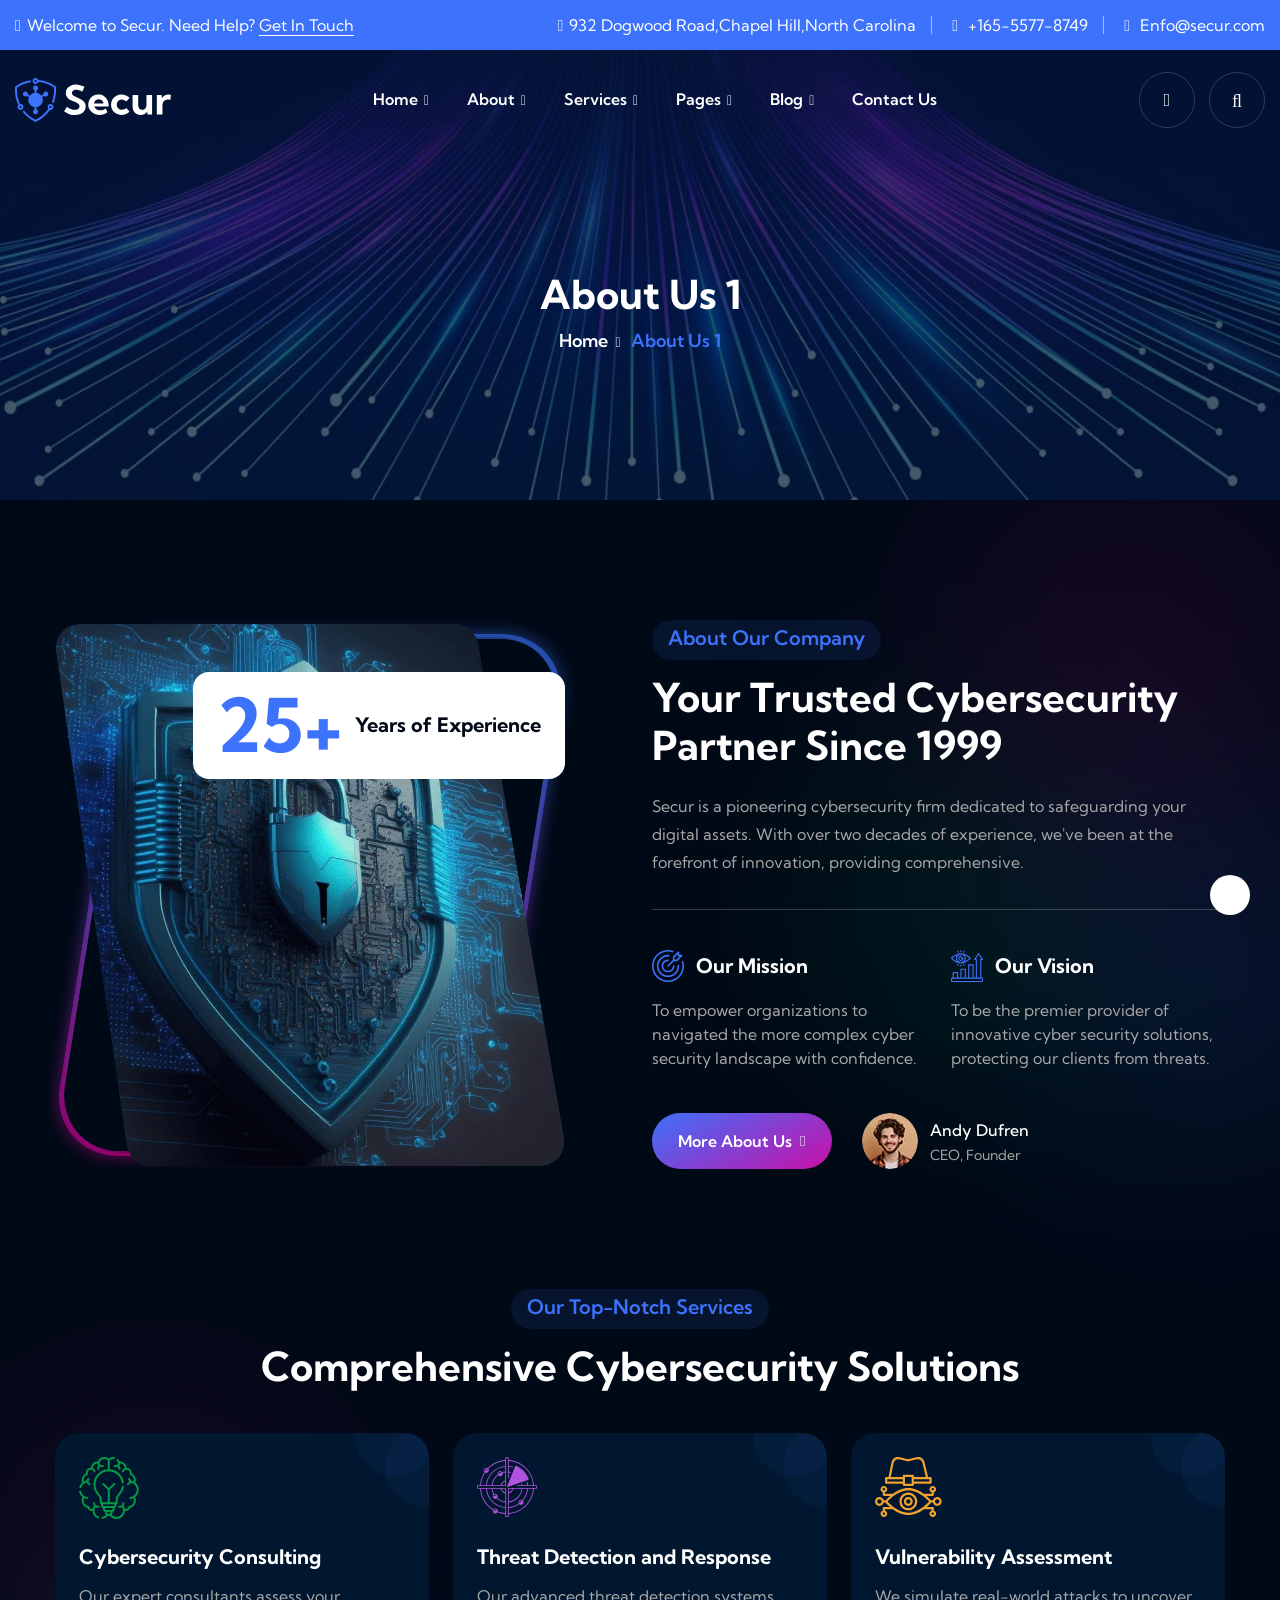
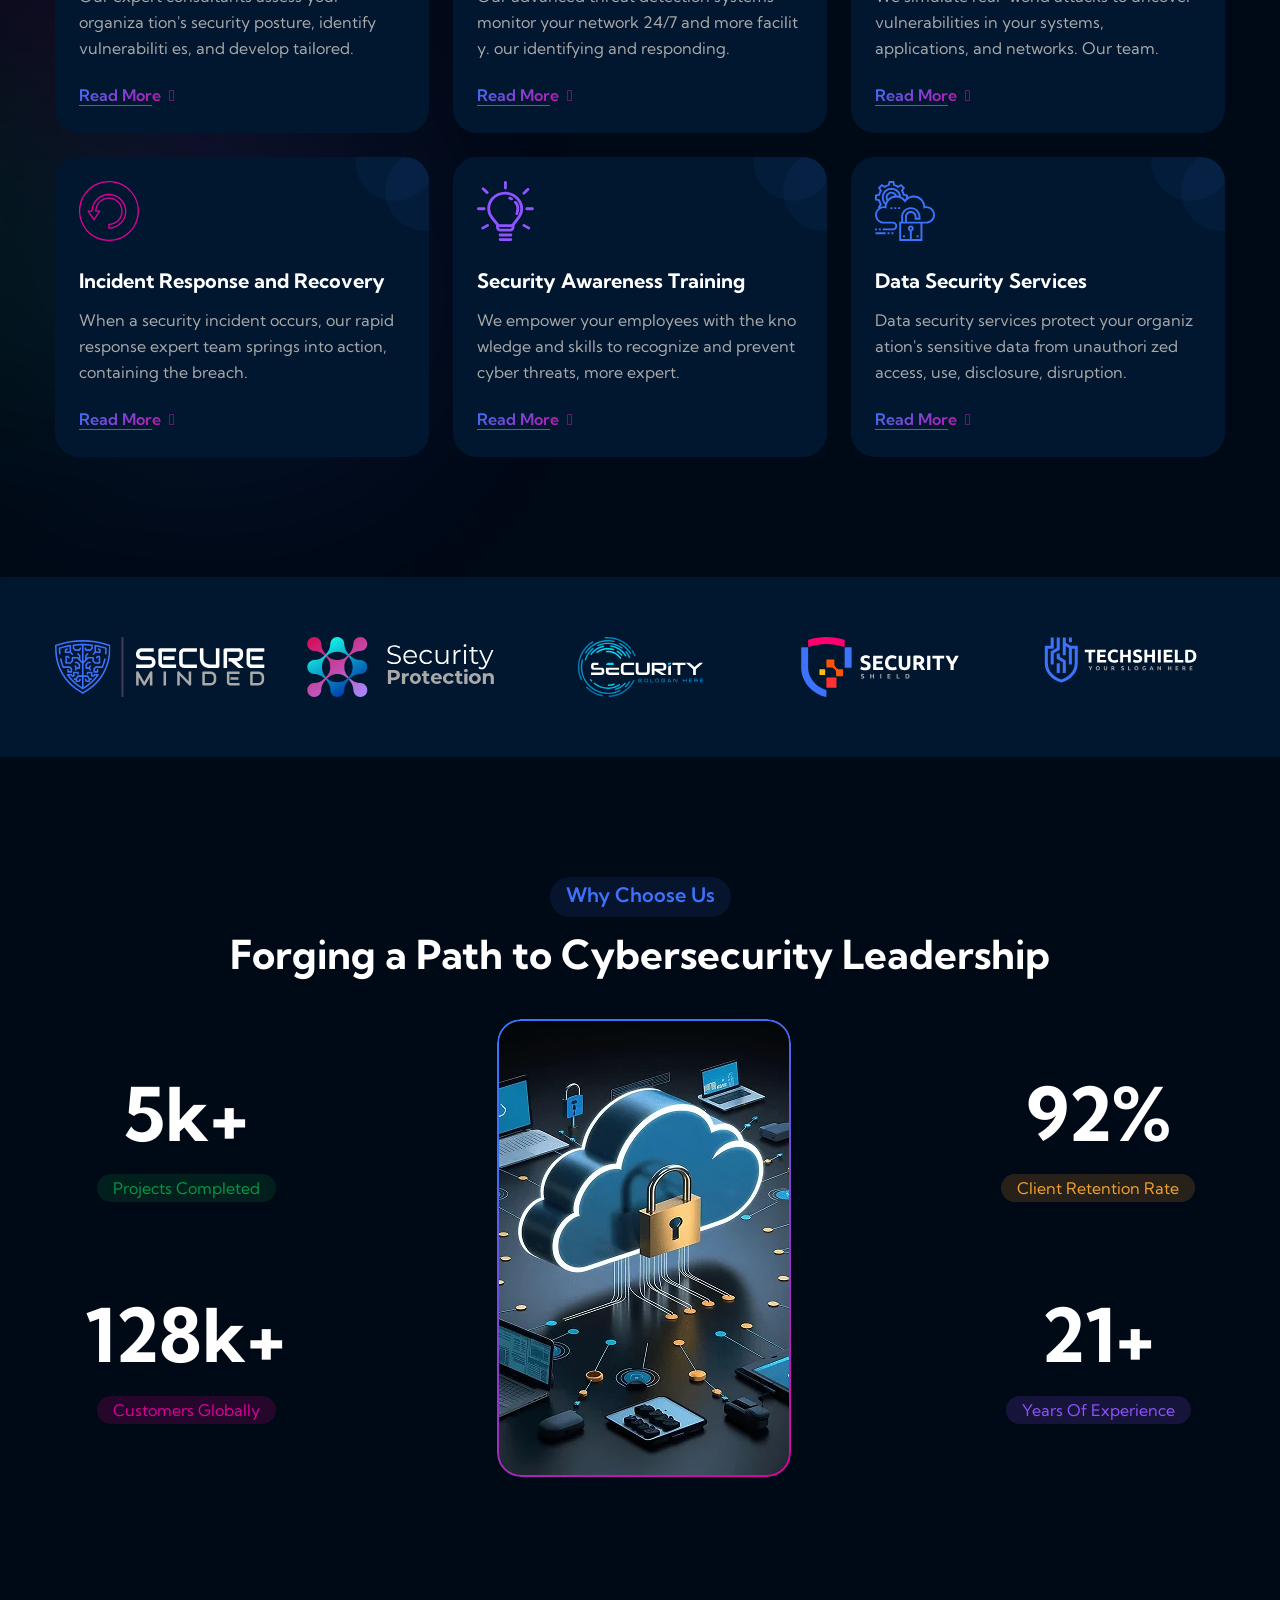
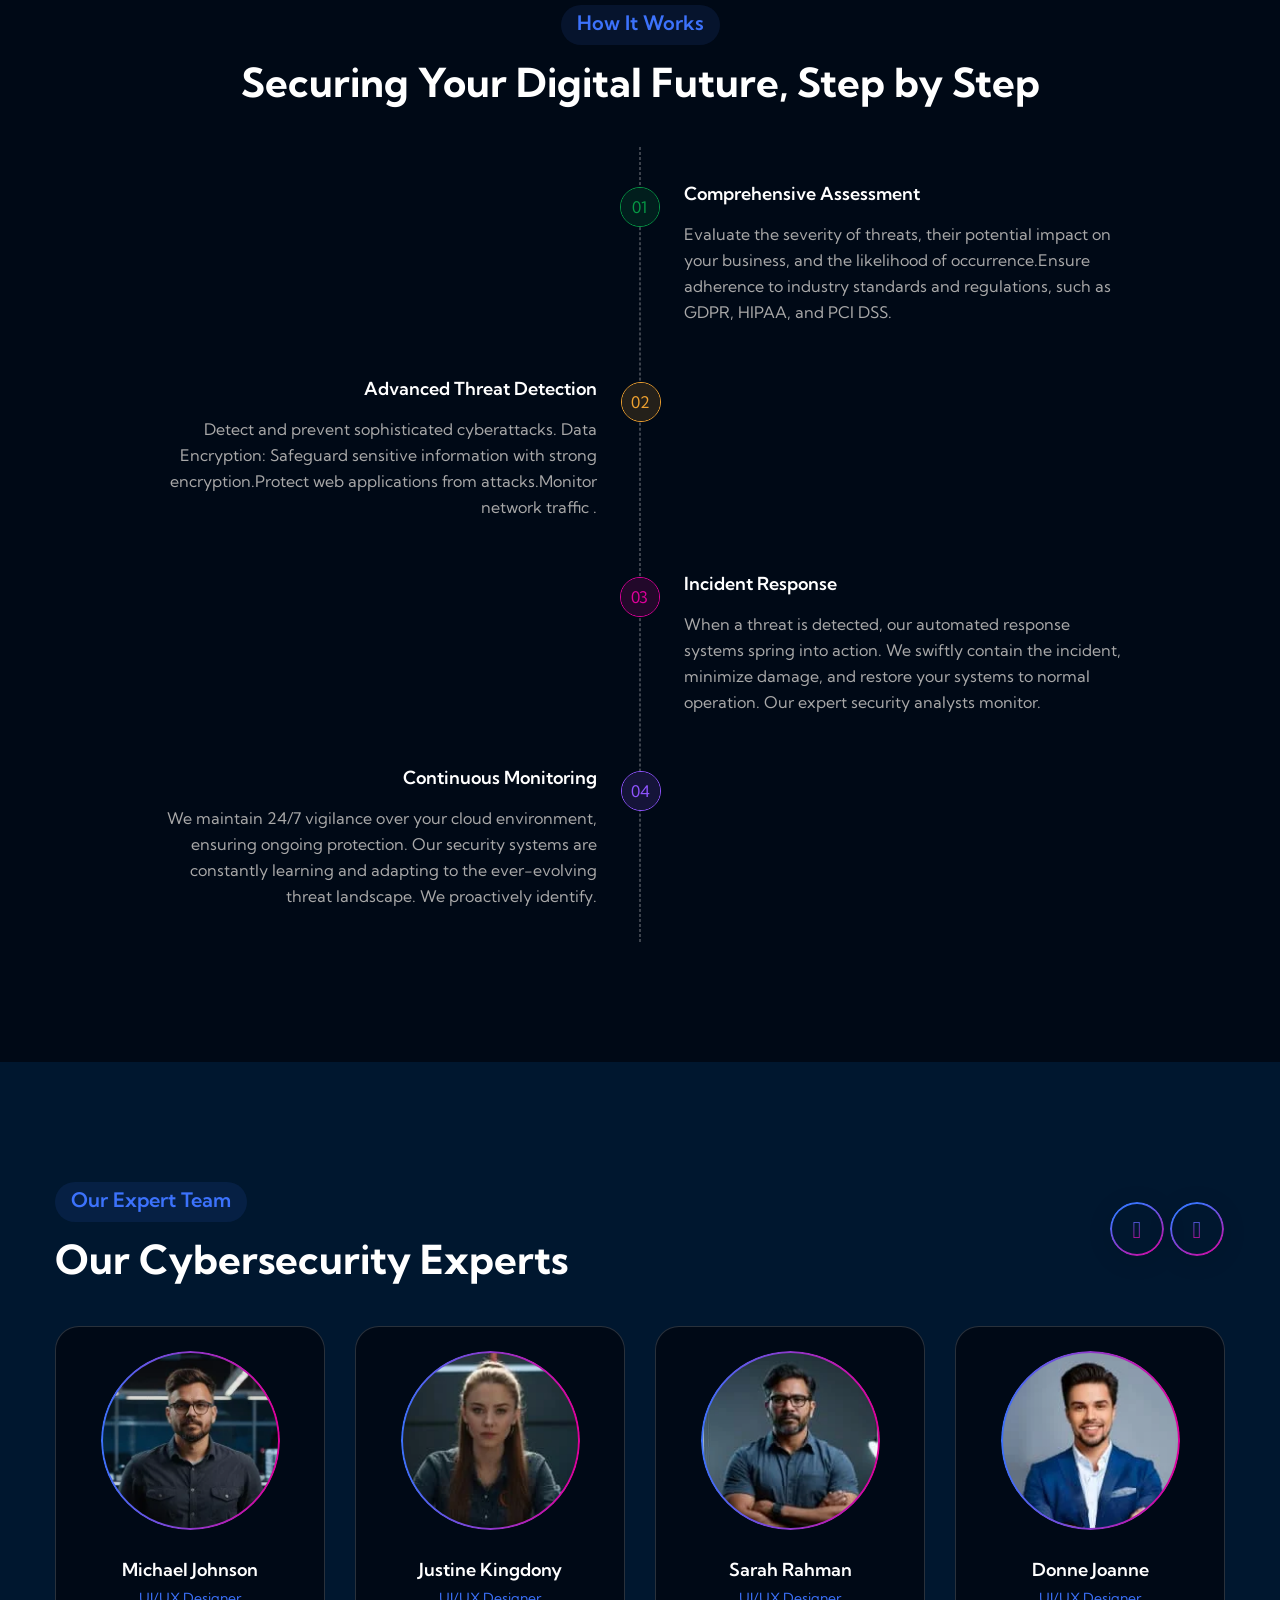
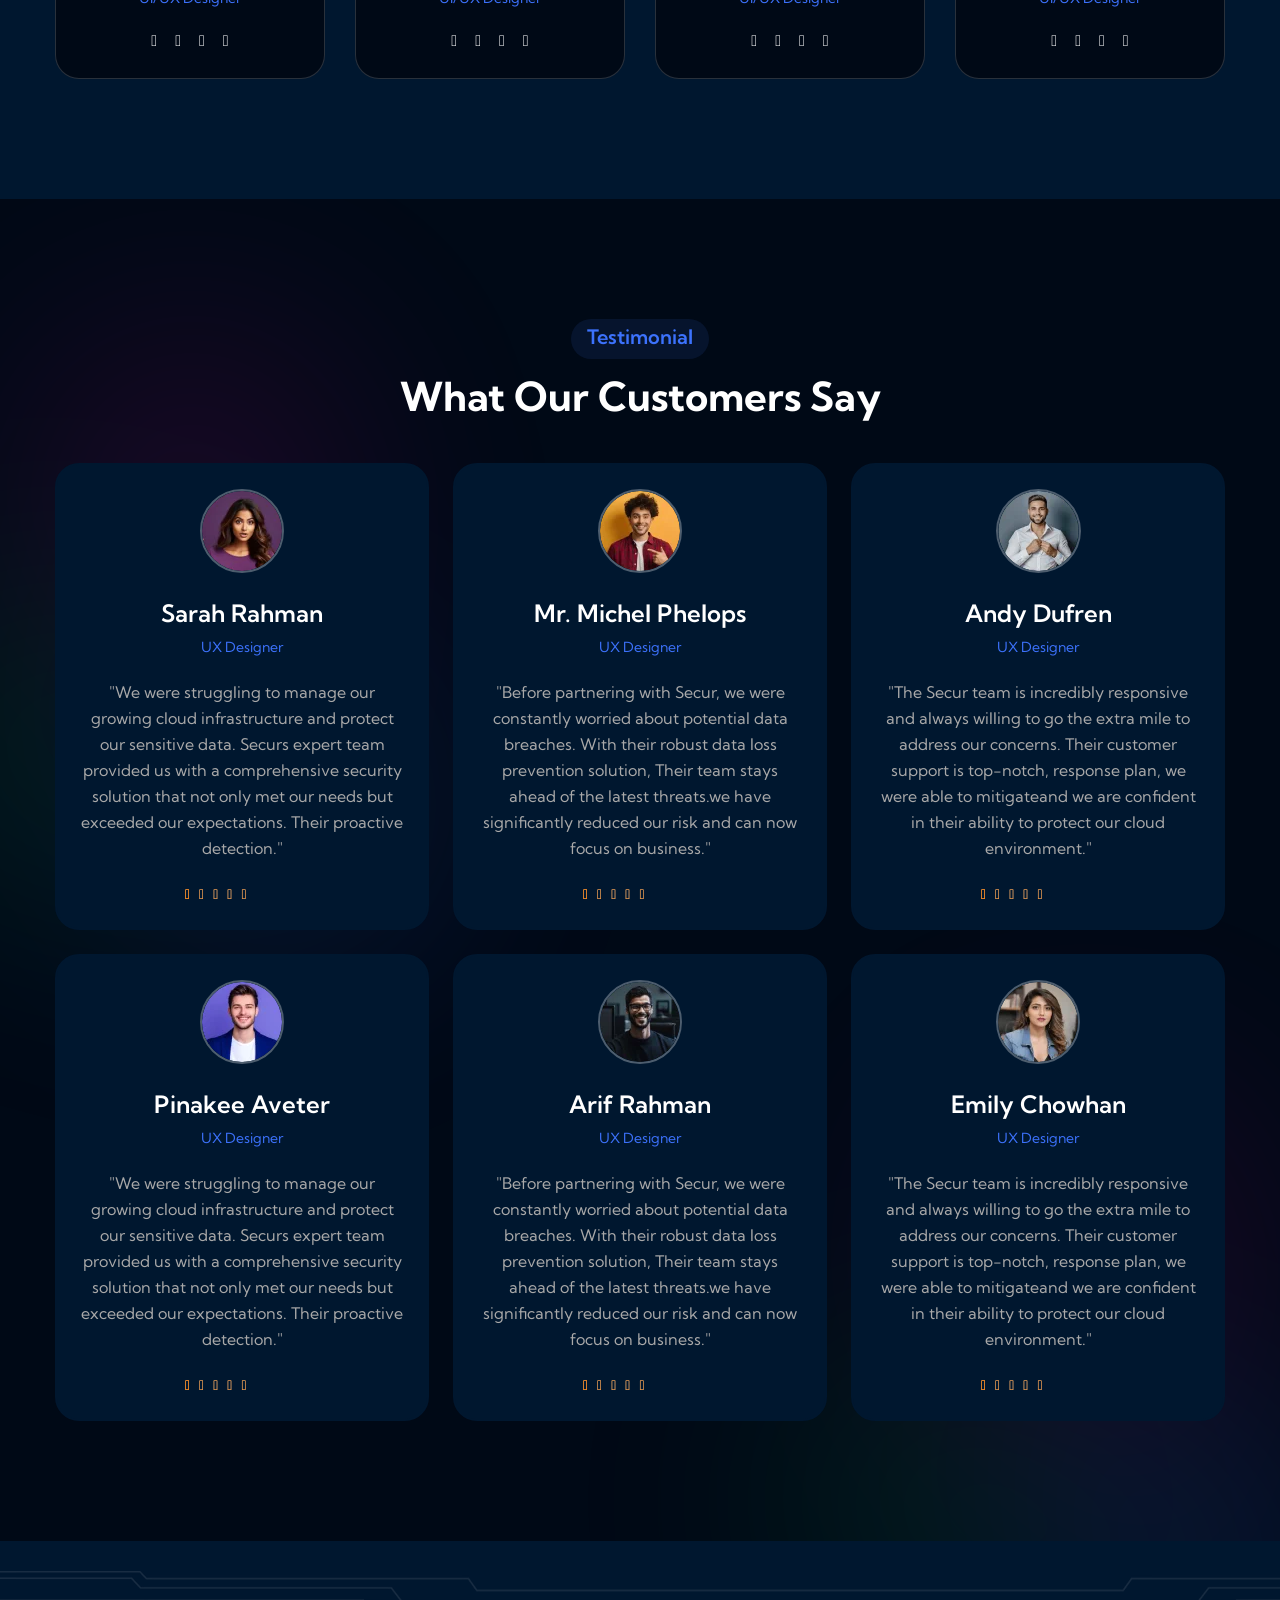
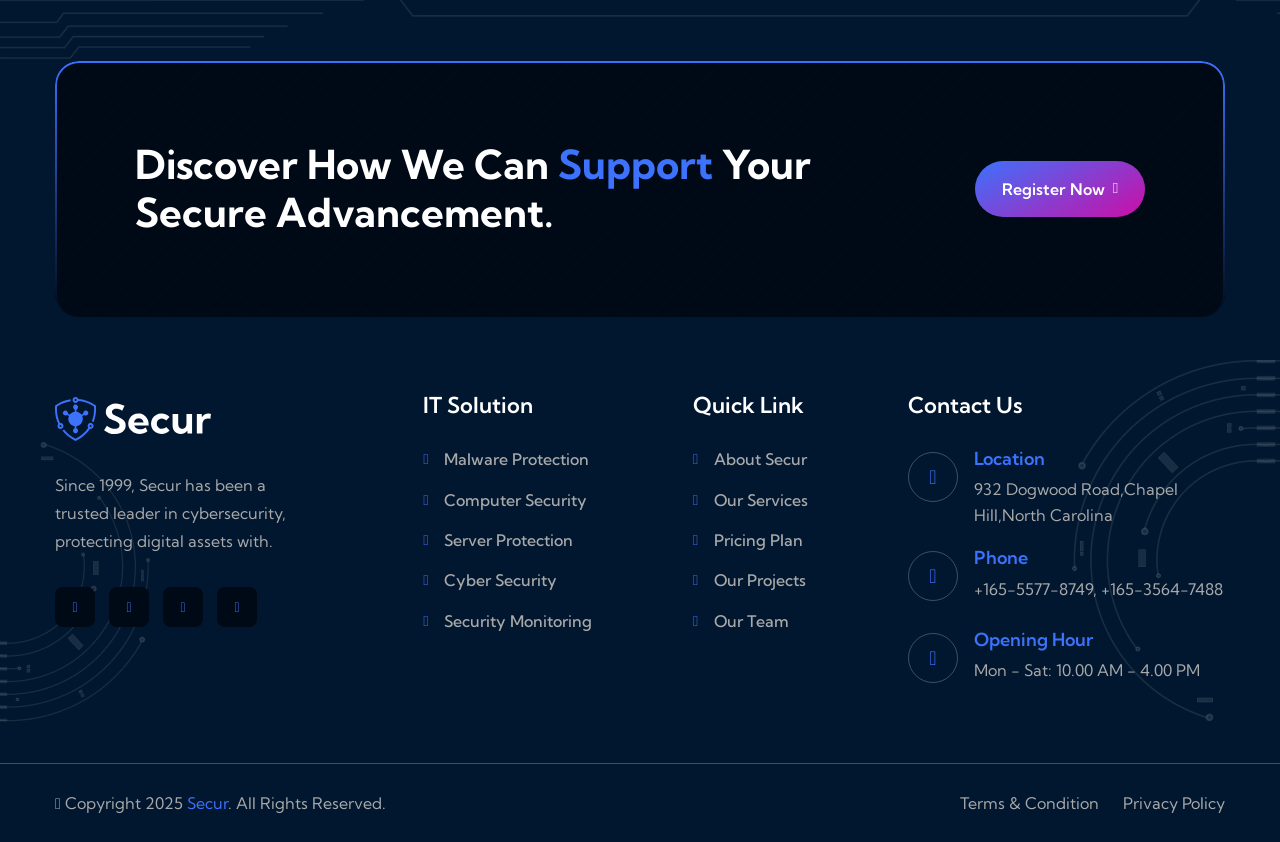
==== about.html @ cbd95982 "Initial commit" ====
<!doctype html>
<html class="no-js" lang="zxx">

<head>
    <meta charset="utf-8">
    <meta http-equiv="x-ua-compatible" content="ie=edge">
    <title>Secur - Cyber Security Services Agency HTML Template - About Us 1</title>
    <meta name="author" content="Secur">
    <meta name="description" content="Secur - Cyber Security Services Agency HTML Template">
    <meta name="keywords" content="Secur - Cyber Security Services Agency HTML Template">
    <meta name="robots" content="INDEX,FOLLOW">
    <meta name="viewport" content="width=device-width,initial-scale=1,shrink-to-fit=no">
    <link rel="apple-touch-icon" sizes="57x57" href="assets/img/favicons/apple-icon-57x57.png">
    <link rel="apple-touch-icon" sizes="60x60" href="assets/img/favicons/apple-icon-60x60.png">
    <link rel="apple-touch-icon" sizes="72x72" href="assets/img/favicons/apple-icon-72x72.png">
    <link rel="apple-touch-icon" sizes="76x76" href="assets/img/favicons/apple-icon-76x76.png">
    <link rel="apple-touch-icon" sizes="114x114" href="assets/img/favicons/apple-icon-114x114.png">
    <link rel="apple-touch-icon" sizes="120x120" href="assets/img/favicons/apple-icon-120x120.png">
    <link rel="apple-touch-icon" sizes="144x144" href="assets/img/favicons/apple-icon-144x144.png">
    <link rel="apple-touch-icon" sizes="152x152" href="assets/img/favicons/apple-icon-152x152.png">
    <link rel="apple-touch-icon" sizes="180x180" href="assets/img/favicons/apple-icon-180x180.png">
    <link rel="icon" type="image/png" sizes="192x192" href="assets/img/favicons/android-icon-192x192.png">
    <link rel="icon" type="image/png" sizes="32x32" href="assets/img/favicons/favicon-32x32.png">
    <link rel="icon" type="image/png" sizes="96x96" href="assets/img/favicons/favicon-96x96.png">
    <link rel="icon" type="image/png" sizes="16x16" href="assets/img/favicons/favicon-16x16.png">
    <link rel="manifest" href="assets/img/favicons/manifest.json">
    <meta name="msapplication-TileColor" content="#ffffff">
    <meta name="msapplication-TileImage" content="assets/img/favicons/ms-icon-144x144.png">
    <meta name="theme-color" content="#ffffff">
    <link rel="preconnect" href="https://fonts.googleapis.com">
    <link rel="preconnect" href="https://fonts.gstatic.com" crossorigin>
    <link href="https://fonts.googleapis.com/css2?family=Kumbh+Sans:wght@100..900&display=swap" rel="stylesheet">
    <link rel="stylesheet" href="assets/css/app.min.css">
    <link rel="stylesheet" href="assets/css/fontawesome.min.css">
    <link rel="stylesheet" href="assets/css/style.css">
</head>

<body>
    <div class="ot-menu-wrapper">
        <div class="ot-menu-area text-center"><button class="ot-menu-toggle"><i class="fal fa-times"></i></button>
            <div class="mobile-logo"><a href="index.html"><img src="assets/img/logo.svg" alt="Secur"></a></div>
            <div class="ot-mobile-menu">
                <ul>
                    <li class="menu-item-has-children"><a href="index.html">Home</a>
                        <ul class="sub-menu">
                            <li><a href="index.html">Home One</a></li>
                            <li><a href="index-2.html">Home Two</a></li>
                        </ul>
                    </li>
                    <li class="menu-item-has-children"><a href="#">About</a>
                        <ul class="sub-menu">
                            <li><a href="about.html">About 01</a></li>
                            <li><a href="about-2.html">About 02</a></li>
                        </ul>
                    </li>
                    <li class="menu-item-has-children"><a href="#">Services</a>
                        <ul class="sub-menu">
                            <li><a href="service.html">Service</a></li>
                            <li><a href="service-details.html">Service Details</a></li>
                        </ul>
                    </li>
                    <li class="menu-item-has-children"><a href="#">Pages</a>
                        <ul class="sub-menu">
                            <li><a href="team.html">Team</a></li>
                            <li><a href="team-details.html">Team Details</a></li>
                            <li><a href="project.html">Portfolio</a></li>
                            <li><a href="project-details.html">Portfolio Details</a></li>
                            <li><a href="pricing.html">Pricing</a></li>
                            <li><a href="testimonial.html">Testimonial</a></li>
                            <li><a href="faq.html">Faq Page</a></li>
                            <li><a href="error.html">Error Page</a></li>
                        </ul>
                    </li>
                    <li class="menu-item-has-children"><a href="#">Blog</a>
                        <ul class="sub-menu">
                            <li><a href="blog.html">Blog</a></li>
                            <li><a href="blog-details.html">Blog Details</a></li>
                        </ul>
                    </li>
                    <li><a href="contact.html">Contact Us</a></li>
                </ul>
            </div>
        </div>
    </div>
    <div class="popup-search-box d-none d-lg-block"><button class="searchClose"><i class="fal fa-times"></i></button>
        <div class="sidemenu-content">
            <form action="#"><input type="text" placeholder="What are you looking for?"> <button type="submit"><i class="fal fa-search"></i></button></form>
        </div>
    </div>
    <div class="sidemenu-wrapper sidemenu-info">
        <div class="sidemenu-content"><button class="closeButton sideMenuCls"><i class="far fa-times"></i></button>
            <div class="widget">
                <div class="ot-widget-about">
                    <div class="about-logo"><a href="index.html"><img src="assets/img/logo.svg" alt="Secur"></a></div>
                    <p class="about-text">An IT consultancy can help you assess your technology needs and develop a technology strategy that aligns with your business</p>
                    <div class="ot-social"><a href="https://www.facebook.com/"><i class="fab fa-facebook-f"></i></a> <a href="https://www.twitter.com/"><i class="fab fa-twitter"></i></a> <a href="https://www.linkedin.com/"><i class="fab fa-linkedin-in"></i></a> <a href="https://www.whatsapp.com/"><i class="fab fa-whatsapp"></i></a></div>
                </div>
            </div>
            <div class="widget widget_contact_info" data-cue="slideInUp">
                <h3 class="widget_title">Need Any Help?</h3>
                <p></p>
                <div class="ot-widget-contact">
                    <div class="info-box">
                        <div class="box-icon"><i class="far fa-map-marker-alt"></i></div>
                        <div class="media-body">
                            <h3 class="box-title">Location</h3>
                            <p class="box-text">932 Dogwood Road,Chapel Hill,North Carolina</p>
                        </div>
                    </div>
                    <div class="info-box">
                        <div class="box-icon"><i class="far fa-phone"></i></div>
                        <div class="media-body">
                            <h3 class="box-title">Phone</h3><a class="box-link" href="tel:16555778749">+165-5577-8749,</a> <a class="box-link" href="tel:16535647488">+165-3564-7488</a></div>
                    </div>
                    <div class="info-box">
                        <div class="box-icon"><i class="far fa-envelope"></i></div>
                        <div class="media-body">
                            <h3 class="box-title">Email</h3><a class="box-link" href="mailto:enfo@secur2.com">Enfo@secur.com,</a> <a class="box-link" href="mailto:enfo@secur2.com">Enfo@secur2.com</a></div>
                    </div>
                </div>
            </div>
            <div class="widget">
                <h3 class="widget_title">Newsletter</h3>
                <div class="newsletter-widget">
                    <p class="footer-text">Sign up to searing weekly newsletter to get the latest updates from us.</p>
                    <form action="#" class="newsletter-form">
                        <div class="form-group"><input class="form-control" type="email" placeholder="Enter Email Address" required=""></div><button type="submit" class="icon-btn"><i class="fal fa-paper-plane"></i></button></form>
                </div>
            </div>
        </div>
    </div>
    <header class="ot-header header-default">
        <div class="header-top">
            <div class="container">
                <div class="row justify-content-xl-between justify-content-center align-items-center gy-2">
                    <div class="col-auto">
                        <div class="header-links">
                            <ul>
                                <li><i class="far fa-home"></i>Welcome to <a href="index.html">Secur.</a> Need Help? <a class="line-btn" href="contact.html">Get in Touch</a></li>
                            </ul>
                        </div>
                    </div>
                    <div class="col-auto d-none d-xl-block">
                        <div class="header-links">
                            <ul>
                                <li><i class="fal fa-map-marker-alt"></i><a target="_blank" href="https://www.google.com/maps/">932 Dogwood Road,Chapel Hill,North Carolina</a></li>
                                <li><i class="fal fa-phone"></i> <a href="tel:1655778749">+165-5577-8749</a></li>
                                <li><i class="fal fa-envelope"></i> <a href="mailto:Enfo@secur.com">Enfo@secur.com</a></li>
                            </ul>
                        </div>
                    </div>
                </div>
            </div>
        </div>
        <div class="sticky-wrapper">
            <div class="menu-area">
                <div class="container">
                    <div class="row align-items-center justify-content-between">
                        <div class="col-auto">
                            <div class="header-logo"><a href="index.html"><img src="assets/img/logo.svg" alt="Secur"></a></div>
                        </div>
                        <div class="col-auto">
                            <nav class="main-menu d-none d-lg-inline-block">
                                <ul>
                                    <li class="menu-item-has-children"><a href="index.html">Home</a>
                                        <ul class="sub-menu">
                                            <li><a href="index.html">Home One</a></li>
                                            <li><a href="index-2.html">Home Two</a></li>
                                        </ul>
                                    </li>
                                    <li class="menu-item-has-children"><a href="#">About</a>
                                        <ul class="sub-menu">
                                            <li><a href="about.html">About 01</a></li>
                                            <li><a href="about-2.html">About 02</a></li>
                                        </ul>
                                    </li>
                                    <li class="menu-item-has-children"><a href="#">Services</a>
                                        <ul class="sub-menu">
                                            <li><a href="service.html">Service</a></li>
                                            <li><a href="service-details.html">Service Details</a></li>
                                        </ul>
                                    </li>
                                    <li class="menu-item-has-children"><a href="#">Pages</a>
                                        <ul class="sub-menu">
                                            <li><a href="team.html">Team</a></li>
                                            <li><a href="team-details.html">Team Details</a></li>
                                            <li><a href="project.html">Portfolio</a></li>
                                            <li><a href="project-details.html">Portfolio Details</a></li>
                                            <li><a href="pricing.html">Pricing</a></li>
                                            <li><a href="testimonial.html">Testimonial</a></li>
                                            <li><a href="faq.html">Faq Page</a></li>
                                            <li><a href="error.html">Error Page</a></li>
                                        </ul>
                                    </li>
                                    <li class="menu-item-has-children"><a href="#">Blog</a>
                                        <ul class="sub-menu">
                                            <li><a href="blog.html">Blog</a></li>
                                            <li><a href="blog-details.html">Blog Details</a></li>
                                        </ul>
                                    </li>
                                    <li><a href="contact.html">Contact Us</a></li>
                                </ul>
                            </nav>
                        </div>
                        <div class="col-auto">
                            <div class="header-button">
                                <div class="dropdown-link"><a class="dropdown-toggle icon-btn" href="#" role="button" id="dropdownMenuLink1" data-bs-toggle="dropdown" aria-expanded="false"><i class="fal fa-globe"></i></a>
                                    <ul class="dropdown-menu" aria-labelledby="dropdownMenuLink1">
                                        <li><a href="#">German</a> <a href="#">French</a> <a href="#">Italian</a> <a href="#">Latvian</a> <a href="#">Spanish</a> <a href="#">Greek</a></li>
                                    </ul>
                                </div><button type="button" class="icon-btn searchBoxToggler d-none d-lg-block"><i class="far fa-search"></i></button> <button type="button" class="ot-menu-toggle d-block d-lg-none"><i class="far fa-bars"></i></button> <a href="contact.html"
                                    class="ot-btn d-none d-xl-flex">Get Consultation<i class="far fa-long-arrow-right ms-2"></i></a></div>
                        </div>
                    </div>
                </div>
            </div>
        </div>
    </header>
    <div class="breadcumb-wrapper" data-bg-src="assets/img/bg/breadcrumb-bg.png" data-overlay="smoke" data-opacity="7">
        <div class="container">
            <div class="breadcumb-content">
                <h1 class="breadcumb-title" data-cue="slideInUp">About Us 1</h1>
                <ul class="breadcumb-menu">
                    <li data-cue="slideInUp" data-delay="100"><a href="index.html">Home</a></li>
                    <li data-cue="slideInUp" data-delay="100">About Us 1</li>
                </ul>
            </div>
        </div>
    </div>
    <div class="about-sec1 position-relative overflow-hidden space overflow-hidden" id="about-sec">
        <div class="shape-mockup bg-gradient-shape1" data-top="0" data-right="0" data-left="auto"></div>
        <div class="container">
            <div class="row gy-40 align-items-center">
                <div class="col-xl-6">
                    <div class="img-box1" data-cue="slideInLeft">
                        <div class="img-box1-shape1"></div>
                        <div class="img1" data-mask-src="assets/img/normal/about-mask1-1.png"><img src="assets/img/normal/about1-1.png" alt="About"></div>
                        <div class="about-experience-wrap jump">
                            <div class="about-counter-wrap"><span class="counter-number">25</span>+</div>Years of Experience</div>
                    </div>
                </div>
                <div class="col-xl-6">
                    <div class="about-wrap1">
                        <div class="title-area mb-40"><span class="sub-title" data-cue="slideInUp">About Our Company</span>
                            <h2 class="sec-title" data-cue="slideInUp" data-delay="100">Your Trusted Cybersecurity Partner Since 1999</h2>
                            <p class="sec-text" data-cue="slideInUp" data-delay="200">Secur is a pioneering cybersecurity firm dedicated to safeguarding your digital assets. With over two decades of experience, we've been at the forefront of innovation, providing comprehensive.</p>
                        </div>
                        <div class="row gy-30">
                            <div class="col-md-6">
                                <div class="about-grid" data-cue="slideInUp">
                                    <div class="box-icon"><svg width="32" height="32" viewBox="0 0 32 32" fill="none" xmlns="http://www.w3.org/2000/svg"><path d="M16.0525 11.1641C16.4929 11.1641 16.8496 10.8071 16.8496 10.3669C16.8496 9.92676 16.4929 9.56982 16.0525 9.56982C12.5308 9.56982 9.67578 12.4248 9.67578 15.9468C9.67578 19.4685 12.5308 22.3235 16.0525 22.3235C19.5745 22.3235 22.4294 19.4685 22.4294 15.9468C22.4294 15.5063 22.0725 15.1497 21.6323 15.1497C21.1921 15.1497 20.8352 15.5063 20.8352 15.9468C20.8352 18.5881 18.6941 20.7295 16.0525 20.7295C13.4111 20.7295 11.2698 18.5881 11.2698 15.9468C11.2698 13.3052 13.4111 11.1641 16.0525 11.1641Z" fill="currentColor"/><path d="M31.2624 11.2122C31.124 10.794 30.6728 10.5671 30.2544 10.7056C29.8457 10.8408 29.6181 11.2759 29.74 11.6887C32.1237 19.2798 27.9026 27.366 20.3115 29.7497C12.7207 32.1335 4.63451 27.9123 2.25072 20.3213C-0.133309 12.7302 4.08812 4.64405 11.6789 2.26027C14.489 1.37794 17.5017 1.37794 20.3115 2.26027C20.7334 2.38746 21.1784 2.14869 21.3056 1.72682C21.4309 1.31129 21.2011 0.872083 20.7883 0.737805C12.3594 -1.90672 3.38231 2.78248 0.737784 11.2117C-1.90674 19.6406 2.7827 28.6177 11.2117 31.2622C19.6408 33.9067 28.6176 29.2175 31.2622 20.7883C32.2402 17.6711 32.2402 14.3293 31.2624 11.2122Z" fill="currentColor"/><path d="M17.572 5.69482C17.5762 5.24097 17.2275 4.86157 16.7749 4.82764C16.5369 4.80737 16.2986 4.78711 16.0542 4.78711C9.89087 4.78711 4.89453 9.78344 4.89453 15.9468C4.89453 22.1098 9.89087 27.1062 16.0542 27.1062C22.2173 27.1062 27.2136 22.1098 27.2136 15.9468C27.2136 15.6584 27.196 15.3704 27.1606 15.0842C27.0969 14.6467 26.6907 14.3437 26.2532 14.4075C25.8157 14.4709 25.5127 14.8774 25.5762 15.3149C25.5786 15.3315 25.5815 15.3479 25.5849 15.3645C25.6023 15.5576 25.6194 15.749 25.6194 15.9463C25.6196 21.2292 21.3371 25.5117 16.0544 25.5122C10.7715 25.5124 6.48901 21.2297 6.48877 15.947C6.48852 10.6643 10.7707 6.38159 16.0537 6.38135H16.0539C16.2517 6.38135 16.4434 6.39844 16.636 6.41553L16.7854 6.42798C17.2019 6.4458 17.5539 6.12256 17.5715 5.70605C17.5718 5.70215 17.5718 5.69849 17.572 5.69482Z" fill="currentColor"/><path d="M20.8356 7.17846V10.0369L15.4894 15.383C15.1728 15.689 15.164 16.1936 15.4699 16.5102C15.7758 16.8269 16.2805 16.8357 16.5971 16.5298C16.6037 16.5234 16.6103 16.5168 16.6166 16.5102L21.9628 11.1641H24.8212C25.0326 11.1641 25.2353 11.0801 25.3849 10.9304L30.1674 6.1477C30.4787 5.83642 30.4787 5.33178 30.1674 5.0205C30.018 4.87109 29.8154 4.78711 29.6039 4.78711H27.2126V2.39575C27.2126 1.95557 26.8556 1.59863 26.4152 1.59888C26.204 1.59888 26.0014 1.68286 25.852 1.83228L21.0693 6.61499C20.9196 6.7644 20.8356 6.96704 20.8356 7.17846ZM22.4299 7.50854L25.6183 4.32007V5.58423C25.6183 6.02441 25.9753 6.38134 26.4155 6.38134H27.6796L24.4911 9.56982H22.4299V7.50854Z" fill="currentColor"/></svg>
                                        <h3
                                            class="box-title h6">Our Mission</h3>
                                    </div>
                                    <div class="about-grid-details">
                                        <p class="box-text">To empower organizations to navigated the more complex cyber security landscape with confidence.</p>
                                    </div>
                                </div>
                            </div>
                            <div class="col-md-6">
                                <div class="about-grid" data-cue="slideInUp">
                                    <div class="box-icon"><svg width="32" height="32" viewBox="0 0 32 32" fill="none" xmlns="http://www.w3.org/2000/svg"><path d="M30.8912 27.587H30.3396V9.93484H31.4429C31.647 9.93484 31.8345 9.819 31.9338 9.63696C32.0276 9.45492 32.0166 9.23427 31.9007 9.06878L28.0393 3.4863C27.8352 3.18842 27.3387 3.18842 27.1346 3.4863L23.2732 9.06878C23.1574 9.23979 23.1408 9.45492 23.2401 9.63696C23.3339 9.819 23.5215 9.93484 23.7311 9.93484H24.8343V27.587H22.6278V14.8995C22.6278 14.5961 22.3796 14.3479 22.0762 14.3479H17.6632C17.3598 14.3479 17.1115 14.5961 17.1115 14.8995V27.587H14.905V19.3125C14.905 19.0091 14.6568 18.7609 14.3534 18.7609H9.94036C9.63696 18.7609 9.38873 19.0091 9.38873 19.3125V27.587H7.18221V22.6223C7.18221 22.3189 6.93398 22.0707 6.63058 22.0707H2.20652C1.90312 22.0707 1.65489 22.3189 1.65489 22.6223V27.587H1.10326C0.496466 27.587 0 28.0834 0 28.6902V30.8967C0 31.5035 0.496466 32 1.10326 32H30.8912C31.498 32 31.9945 31.5035 31.9945 30.8967V28.6902C31.9945 28.0834 31.498 27.587 30.8912 27.587ZM25.3749 8.83158H24.7737L27.5815 4.77159L30.3892 8.83158H29.788C29.4846 8.83158 29.2363 9.07981 29.2363 9.38321V27.587H25.9266V9.38321C25.9266 9.07981 25.6783 8.83158 25.3749 8.83158ZM18.2038 15.4511H21.5135V27.587H18.2038V15.4511ZM10.481 19.8642H13.7907V27.587H10.481V19.8642ZM2.75815 23.1739H6.06792V27.587H2.75815V23.1739ZM1.10326 30.8967V28.6902H30.8912V30.8967H1.10326ZM9.92932 13.2446C15.2856 13.2446 19.5277 8.84813 19.7042 8.66058C19.9083 8.44544 19.9083 8.11446 19.7042 7.89933C19.5277 7.71177 15.2801 3.31529 9.92932 3.31529C4.57852 3.31529 0.330977 7.71177 0.154456 7.89933C-0.0496466 8.11446 -0.0496466 8.44544 0.154456 8.66058C0.330977 8.84813 4.57852 13.2446 9.92932 13.2446ZM6.06792 8.27995C6.06792 6.15066 7.80003 4.41855 9.92932 4.41855C12.0586 4.41855 13.7907 6.15066 13.7907 8.27995C13.7907 10.4092 12.0586 12.1414 9.92932 12.1414C7.80003 12.1414 6.06792 10.4092 6.06792 8.27995ZM13.868 11.2863C14.5078 10.4479 14.894 9.41079 14.894 8.27995C14.894 7.14911 14.5078 6.10653 13.868 5.27357C16.0634 6.18928 17.7735 7.60697 18.5072 8.27995C17.768 8.95294 16.0634 10.3706 13.868 11.2863ZM5.99069 5.26806C5.3508 6.10653 4.96466 7.1436 4.96466 8.27444C4.96466 9.40528 5.3508 10.4479 5.99069 11.2808C3.79521 10.3651 2.08516 8.94742 1.35149 8.27444C2.09067 7.60145 3.79521 6.18376 5.99069 5.26806ZM12.6764 8.08688C12.6489 7.92139 12.5496 7.77797 12.4061 7.69523C12.2627 7.61248 12.0862 7.60145 11.9317 7.66213C11.8214 7.70626 11.7111 7.72281 11.5842 7.72281C10.9774 7.72281 10.481 7.22634 10.481 6.61955C10.481 6.49267 10.503 6.38235 10.5416 6.27202C10.6023 6.11757 10.5858 5.94105 10.5085 5.79762C10.4313 5.6542 10.2824 5.5549 10.1169 5.52732C10.0562 5.51629 9.99 5.51629 9.92932 5.51629C8.40683 5.51629 7.17118 6.75194 7.17118 8.27444C7.17118 9.79693 8.40683 11.0326 9.92932 11.0326C11.4518 11.0326 12.6875 9.79693 12.6875 8.27444C12.6875 8.21376 12.6875 8.14756 12.6764 8.08688ZM9.92932 9.92932C9.01914 9.92932 8.27444 9.18462 8.27444 8.27444C8.27444 7.55732 8.73229 6.94501 9.37769 6.71333C9.42734 7.8552 10.3486 8.77642 11.4904 8.82055C11.2643 9.46595 10.652 9.92381 9.92932 9.92381V9.92932ZM9.37769 1.65489V0.551629C9.37769 0.248233 9.62593 0 9.92932 0C10.2327 0 10.481 0.248233 10.481 0.551629V1.65489C10.481 1.95828 10.2327 2.20652 9.92932 2.20652C9.62593 2.20652 9.37769 1.95828 9.37769 1.65489ZM12.0696 1.98586L12.5109 0.976384C12.6323 0.695053 12.9578 0.568178 13.2391 0.689536C13.5204 0.810895 13.6473 1.13636 13.5259 1.41769L13.0846 2.42717C12.9964 2.63679 12.7923 2.75815 12.5771 2.75815C12.5054 2.75815 12.4282 2.7416 12.3565 2.71402C12.0752 2.59266 11.9483 2.2672 12.0696 1.98586ZM6.33822 1.41769C6.21686 1.13636 6.34373 0.810895 6.62507 0.689536C6.9064 0.568178 7.23186 0.695053 7.35322 0.976384L7.79452 1.98586C7.91588 2.2672 7.789 2.59266 7.50767 2.71402C7.43596 2.74711 7.35873 2.75815 7.28702 2.75815C7.07188 2.75815 6.8733 2.63679 6.77952 2.42717L6.33822 1.41769ZM9.92932 14.3424C10.2327 14.3424 10.481 14.5906 10.481 14.894V15.9972C10.481 16.3006 10.2327 16.5489 9.92932 16.5489C9.62593 16.5489 9.37769 16.3006 9.37769 15.9972V14.894C9.37769 14.5906 9.62593 14.3424 9.92932 14.3424ZM13.0791 14.1217L13.5204 15.1312C13.6418 15.4125 13.5149 15.738 13.2336 15.8593C13.1619 15.8924 13.0846 15.9035 13.0129 15.9035C12.7978 15.9035 12.5992 15.7821 12.5054 15.5725L12.0641 14.563C11.9428 14.2817 12.0696 13.9562 12.351 13.8349C12.6323 13.7135 12.9578 13.8404 13.0791 14.1217ZM7.50216 13.8349C7.78349 13.9562 7.91036 14.2817 7.789 14.563L7.3477 15.5725C7.25944 15.7821 7.05534 15.9035 6.8402 15.9035C6.76849 15.9035 6.69126 15.8869 6.61955 15.8593C6.33822 15.738 6.21134 15.4125 6.3327 15.1312L6.774 14.1217C6.89536 13.8404 7.22082 13.7135 7.50216 13.8349Z" fill="currentColor"/></svg>
                                        <h3
                                            class="box-title h6">Our Vision</h3>
                                    </div>
                                    <div class="about-grid-details">
                                        <p class="box-text">To be the premier provider of innovative cyber security solutions, protecting our clients from threats.</p>
                                    </div>
                                </div>
                            </div>
                        </div>
                        <div class="btn-wrap" data-cue="slideInUp"><a href="about.html" class="ot-btn">More About Us<i class="far fa-long-arrow-right ms-2"></i></a>
                            <div class="about-profile">
                                <div class="avater"><img src="assets/img/normal/about-profile1-1.png" alt="avater"></div>
                                <div class="media-body">
                                    <h5 class="about-profile-name">Andy Dufren</h5>
                                    <p class="desig">CEO, Founder</p>
                                </div>
                            </div>
                        </div>
                    </div>
                </div>
            </div>
        </div>
    </div>
    <section class="overflow-hidden overflow-hidden space-bottom" id="service-sec">
        <div class="shape-mockup bg-gradient-shape1" data-top="15%" data-left="0"></div>
        <div class="container">
            <div class="title-area text-center"><span class="sub-title" data-cue="slideInUp">Our Top-Notch Services</span>
                <h2 class="sec-title" data-cue="slideInUp">Comprehensive Cybersecurity Solutions</h2>
            </div>
            <div class="row gy-4 justify-content-center">
                <div class="col-xl-4 col-md-6">
                    <div class="service-card" data-cue="slideInUp">
                        <div class="box-icon" data-theme-color="#069845"><svg width="60" height="62" viewBox="0 0 60 62" fill="none" xmlns="http://www.w3.org/2000/svg"><path d="M34.9822 1.06157C34.6997 1.02052 34.4112 1 34.1178 1C32.4096 1 30.8679 1.71227 29.7717 2.85433C28.6755 1.71227 27.1339 1 25.4256 1C22.7166 1 20.4252 2.78672 19.6659 5.24588C19.5029 5.2338 19.3375 5.22656 19.1697 5.22656C15.5673 5.22656 12.6458 8.14809 12.6458 11.7517C12.6458 11.7783 12.6482 11.8024 12.6482 11.8302V11.8314C12.3886 11.7783 12.1194 11.7517 11.8442 11.7517C9.59265 11.7517 7.7673 13.5771 7.7673 15.8286C7.7673 16.2777 7.83973 16.7087 7.97374 17.1119C5.46267 18.0197 3.66871 20.4245 3.66871 23.2495C3.66871 24.2419 3.89205 25.1835 4.28802 26.0249C4.28802 26.0262 4.28923 26.0262 4.28923 26.0274C2.85744 27.0559 1.76489 28.5288 1.2168 30.2443" stroke="currentColor" stroke-width="2" stroke-miterlimit="10" stroke-linecap="round" stroke-linejoin="round"/><path d="M23.4688 60.8841C25.4341 60.5413 27.1436 59.4499 28.2917 57.9155" stroke="currentColor" stroke-width="2" stroke-miterlimit="10" stroke-linecap="round" stroke-linejoin="round"/><path d="M19.2439 60.4361C16.4346 59.294 14.4547 56.5367 14.4547 53.317C14.4547 53.1733 14.4596 53.0321 14.4668 52.8908C14.0684 53.0212 13.6423 53.0924 13.2004 53.0924C11.2519 53.0924 9.62455 51.7258 9.22012 49.8993C6.07887 49.4296 3.66922 46.7194 3.66922 43.4478C3.66922 42.1089 4.07243 40.8667 4.76298 39.8309C4.76419 39.8309 4.76419 39.8296 4.76419 39.8296C2.86157 38.6526 1.47082 36.7306 1 34.4695" stroke="currentColor" stroke-width="2" stroke-miterlimit="10" stroke-linecap="round" stroke-linejoin="round"/><path d="M38.6867 3.0957C39.2215 3.71502 39.6307 4.44419 39.8782 5.2458C40.0412 5.23373 40.2066 5.22649 40.3744 5.22649C43.9768 5.22649 46.8983 8.14802 46.8983 11.7516C46.8983 11.7782 46.8959 11.8023 46.8959 11.8301V11.8313C47.1555 11.7782 47.4247 11.7516 47.6999 11.7516C49.9514 11.7516 51.7768 13.577 51.7768 15.8285C51.7768 16.2776 51.7044 16.7086 51.5704 17.1118C54.0814 18.0196 55.8754 20.4245 55.8754 23.2494C55.8754 24.2418 55.652 25.1834 55.2561 26.0249C55.2561 26.0261 55.2549 26.0261 55.2549 26.0273C57.3518 27.5327 58.7196 29.9907 58.7196 32.7697C58.7196 35.7528 57.1442 38.3677 54.7804 39.8297C54.7804 39.8297 54.7804 39.8309 54.7816 39.8309C55.4722 40.8667 55.8754 42.109 55.8754 43.4478C55.8754 46.7194 53.4657 49.4297 50.3245 49.8993C49.9201 51.7259 48.2927 53.0925 46.3442 53.0925C45.9023 53.0925 45.4762 53.0213 45.0778 52.8909C45.085 53.0321 45.0899 53.1734 45.0899 53.317C45.0899 57.5605 41.6504 60.9999 37.407 60.9999C34.8621 60.9999 32.607 59.7625 31.209 57.8575" stroke="currentColor" stroke-width="2" stroke-miterlimit="10" stroke-linecap="round" stroke-linejoin="round"/><path d="M4.28906 26.0253C5.38753 25.2364 6.68665 24.7092 8.09502 24.5352" stroke="currentColor" stroke-width="2" stroke-miterlimit="10" stroke-linecap="round" stroke-linejoin="round"/><path d="M12.6484 11.8306C13.9958 12.1 15.1035 13.0337 15.6156 14.2756" stroke="currentColor" stroke-width="2" stroke-miterlimit="10" stroke-linecap="round" stroke-linejoin="round"/><path d="M8.09494 41.0046C6.88444 40.8549 5.7547 40.4445 4.76367 39.8313" stroke="currentColor" stroke-width="2" stroke-miterlimit="10" stroke-linecap="round" stroke-linejoin="round"/><path d="M29.7734 2.85449V13.0528" stroke="currentColor" stroke-width="2" stroke-miterlimit="10" stroke-linecap="round" stroke-linejoin="round"/><path d="M19.6663 5.24609L19.6568 5.28485C19.3409 6.57442 19.5527 7.93668 20.2454 9.06931" stroke="currentColor" stroke-width="2" stroke-miterlimit="10" stroke-linecap="round" stroke-linejoin="round"/><path d="M23.6984 9.23501C23.3034 9.01275 22.8538 8.87284 22.3715 8.83976C20.6368 8.72096 19.1344 10.0309 19.0156 11.7655" stroke="currentColor" stroke-width="2" stroke-miterlimit="10" stroke-linecap="round" stroke-linejoin="round"/><path d="M9.47273 21.9341C9.14931 22.2516 8.88963 22.6443 8.72363 23.0983C8.12641 24.7313 8.96617 26.5391 10.5991 27.1363" stroke="currentColor" stroke-width="2" stroke-miterlimit="10" stroke-linecap="round" stroke-linejoin="round"/><path d="M55.2571 26.0253C54.1587 25.2364 52.8595 24.7092 51.4512 24.5352" stroke="currentColor" stroke-width="2" stroke-miterlimit="10" stroke-linecap="round" stroke-linejoin="round"/><path d="M46.8969 11.8306C45.5494 12.1 44.4418 13.0337 43.9297 14.2756" stroke="currentColor" stroke-width="2" stroke-miterlimit="10" stroke-linecap="round" stroke-linejoin="round"/><path d="M51.4512 41.0046C52.6617 40.8549 53.7914 40.4445 54.7824 39.8313" stroke="currentColor" stroke-width="2" stroke-miterlimit="10" stroke-linecap="round" stroke-linejoin="round"/><path d="M39.8779 5.24609L39.8875 5.28485C40.2034 6.57442 39.9915 7.93668 39.2988 9.06931" stroke="currentColor" stroke-width="2" stroke-miterlimit="10" stroke-linecap="round" stroke-linejoin="round"/><path d="M35.8477 9.23501C36.2427 9.01275 36.6922 8.87284 37.1745 8.83976C38.9092 8.72096 40.4116 10.0309 40.5304 11.7655" stroke="currentColor" stroke-width="2" stroke-miterlimit="10" stroke-linecap="round" stroke-linejoin="round"/><path d="M50.0717 21.9341C50.3951 22.2516 50.6548 22.6443 50.8208 23.0983C51.418 24.7313 50.5782 26.5391 48.9453 27.1363" stroke="currentColor" stroke-width="2" stroke-miterlimit="10" stroke-linecap="round" stroke-linejoin="round"/><path d="M15.2119 46.364C15.1712 46.8154 15.2278 47.2828 15.3955 47.7363C15.9984 49.3671 17.8092 50.2004 19.4401 49.5974" stroke="currentColor" stroke-width="2" stroke-miterlimit="10" stroke-linecap="round" stroke-linejoin="round"/><path d="M43.9045 25.4649C42.9242 18.7176 37.226 13.4975 30.2639 13.2621C22.2611 12.9917 15.5246 19.4649 15.4884 27.4713C15.4715 31.4275 17.0615 35.0106 19.6437 37.6074C21.0478 39.0186 21.8566 40.914 21.8566 42.9047V45.1937C21.8566 45.708 22.2755 46.1269 22.791 46.1269H36.7444C37.2598 46.1269 37.6776 45.708 37.6776 45.1937V42.9132C37.6776 40.9188 38.4912 39.0222 39.8977 37.6074C41.9874 35.5068 43.4289 32.7591 43.8936 29.6903" stroke="currentColor" stroke-width="2" stroke-miterlimit="10" stroke-linecap="round" stroke-linejoin="round"/><path d="M35.3024 27.0012L29.7713 32.3566L24.2402 27.0012" stroke="currentColor" stroke-width="2" stroke-miterlimit="10" stroke-linecap="round" stroke-linejoin="round"/><path d="M36.3968 46.3643V48.1798C36.3968 49.2025 35.5678 50.0314 34.5453 50.0314H24.9961C23.9734 50.0314 23.1445 49.2024 23.1445 48.1798V46.3643" stroke="currentColor" stroke-width="2" stroke-miterlimit="10" stroke-linecap="round" stroke-linejoin="round"/><path d="M34.5453 50.2928V52.1217C34.5453 53.1444 33.7163 53.9734 32.6937 53.9734H26.8478C25.8251 53.9734 24.9961 53.1444 24.9961 52.1217V50.2529" stroke="currentColor" stroke-width="2" stroke-miterlimit="10" stroke-linecap="round" stroke-linejoin="round"/><path d="M32.5663 54.2269V55.1197C32.5663 56.6638 31.3145 57.9156 29.7705 57.9156C28.2264 57.9156 26.9746 56.6638 26.9746 55.1197V54.1731" stroke="currentColor" stroke-width="2" stroke-miterlimit="10" stroke-linecap="round" stroke-linejoin="round"/><path d="M29.7715 32.3564V45.7943" stroke="currentColor" stroke-width="2" stroke-miterlimit="10" stroke-linecap="round" stroke-linejoin="round"/><path d="M14.4668 52.891C14.4668 51.9699 14.7243 51.067 15.2102 50.2845L15.9359 49.1157" stroke="currentColor" stroke-width="2" stroke-miterlimit="10" stroke-linecap="round" stroke-linejoin="round"/><path d="M44.3337 46.364C44.3744 46.8154 44.3178 47.2828 44.1501 47.7363C43.5472 49.3671 41.7363 50.2004 40.1055 49.5974" stroke="currentColor" stroke-width="2" stroke-miterlimit="10" stroke-linecap="round" stroke-linejoin="round"/><path d="M45.0765 52.891C45.0765 51.9699 44.819 51.067 44.3331 50.2845L43.6074 49.1157" stroke="currentColor" stroke-width="2" stroke-miterlimit="10" stroke-linecap="round" stroke-linejoin="round"/></svg></div>
                        <h3
                            class="box-title"><a href="service-details.html">Cybersecurity Consulting</a></h3>
                            <p class="box-text">Our expert consultants assess your organiza tion's security posture, identify vulnerabiliti es, and develop tailored.</p><a href="service-details.html" class="link-btn style-gradient">Read More<i class="far fa-long-arrow-right ms-2"></i></a></div>
                </div>
                <div class="col-xl-4 col-md-6">
                    <div class="service-card" data-cue="slideInUp">
                        <div class="box-icon" data-theme-color="#AF52DE"><svg width="60" height="60" viewBox="0 0 60 60" fill="none" xmlns="http://www.w3.org/2000/svg"><path d="M51.5434 21.357C49.2824 15.865 45.0438 11.4207 39.6649 8.90227C39.5214 8.83602 39.3659 8.79965 39.2078 8.79535C39.0498 8.79106 38.8925 8.81893 38.7456 8.87728C38.5987 8.93563 38.4651 9.02323 38.3531 9.13478C38.2411 9.24632 38.1529 9.37948 38.0939 9.52615L30.032 29.4273C30.0004 29.5054 29.992 29.591 30.0077 29.6738C30.0235 29.7566 30.0629 29.833 30.121 29.894C30.1792 29.955 30.2537 29.9979 30.3356 30.0176C30.4176 30.0373 30.5035 30.0329 30.583 30.005L50.8455 22.8966C50.9948 22.8447 51.132 22.7629 51.2487 22.6563C51.3655 22.5497 51.4593 22.4205 51.5246 22.2765C51.5898 22.1325 51.6252 21.9767 51.6284 21.8187C51.6316 21.6606 51.6027 21.5036 51.5434 21.357Z" fill="currentColor"/><path d="M59.0717 28.222H56.9135C56.4823 21.6974 53.6957 15.5516 49.0721 10.928C44.4484 6.30432 38.3026 3.5177 31.778 3.08654V0.928291C31.7777 0.682169 31.6798 0.446211 31.5058 0.272182C31.3317 0.0981537 31.0958 0.000267743 30.8497 0H29.1503C28.9042 0.000271028 28.6682 0.0981599 28.4942 0.27219C28.3202 0.446219 28.2223 0.682176 28.222 0.928291V3.08666C21.5511 3.51329 15.2799 6.41564 10.6373 11.225C10.1099 10.899 9.4816 10.7769 8.87055 10.8819C8.2595 10.9868 7.70787 11.3114 7.3195 11.7947C6.93112 12.278 6.73278 12.8866 6.76181 13.5059C6.79083 14.1252 7.04523 14.7126 7.4771 15.1574C4.90303 19.0568 3.38939 23.5595 3.08533 28.222H0.928291C0.682176 28.2223 0.446219 28.3202 0.27219 28.4942C0.09816 28.6682 0.000271028 28.9042 0 29.1503V30.8497C0.000267743 31.0958 0.0981537 31.3318 0.272182 31.5058C0.446211 31.6799 0.682169 31.7778 0.928291 31.7781H3.08819C3.36724 36.0686 4.66985 40.2298 6.88702 43.9136C9.10418 47.5974 12.1714 50.6966 15.832 52.9518C15.5721 53.5505 15.5522 54.2261 15.7764 54.839C16.0007 55.4519 16.4519 55.9552 17.0368 56.2447C17.6217 56.5343 18.2955 56.5879 18.9189 56.3946C19.5422 56.2013 20.0674 55.7758 20.3859 55.2061C22.8973 56.1657 25.539 56.7415 28.222 56.9141V59.0716C28.2223 59.3178 28.3201 59.5537 28.4942 59.7278C28.6682 59.9018 28.9042 59.9997 29.1503 60H30.8497C31.0958 59.9997 31.3318 59.9018 31.5058 59.7278C31.6798 59.5537 31.7777 59.3178 31.778 59.0716V56.9135C38.3026 56.4823 44.4484 53.6957 49.072 49.0721C53.6957 44.4484 56.4823 38.3026 56.9135 31.7781H59.0717C59.3178 31.7778 59.5537 31.6799 59.7278 31.5058C59.9018 31.3318 59.9997 31.0958 60 30.8497V29.1503C59.9997 28.9042 59.9018 28.6682 59.7278 28.4942C59.5537 28.3201 59.3178 28.2223 59.0717 28.222ZM9.30451 11.7065C9.60987 11.7068 9.9094 11.7902 10.1711 11.9476C10.4327 12.105 10.6466 12.3306 10.7899 12.6003C10.706 12.5537 10.6166 12.5179 10.5237 12.4937C10.3222 12.4423 10.1142 12.4208 9.9064 12.4301C9.46967 12.4544 9.05087 12.6119 8.70635 12.8815C8.36184 13.151 8.10813 13.5195 7.97937 13.9375C7.97708 13.9448 7.97484 13.952 7.97266 13.9593C7.93472 14.0848 7.91763 14.2157 7.92207 14.3467C7.7468 14.0945 7.644 13.799 7.62484 13.4924C7.60567 13.1859 7.67087 12.8799 7.81336 12.6078C7.95585 12.3357 8.17017 12.1078 8.43306 11.9489C8.69594 11.79 8.99734 11.7062 9.30451 11.7065ZM8.17409 15.6667C8.69328 15.9256 9.28539 15.999 9.85207 15.8748C10.4188 15.7507 10.9259 15.4364 11.2893 14.9842C11.6528 14.532 11.8506 13.9691 11.8499 13.389C11.8493 12.8089 11.6502 12.2464 11.2858 11.7951C15.7635 7.17117 21.7994 4.37558 28.222 3.95078V9.0044C18.0195 9.85839 9.85839 18.0195 9.0044 28.222H3.9494C4.25132 23.7426 5.70668 19.4175 8.17409 15.6667ZM23.5632 28.222H15.4703C15.7071 26.2732 16.3343 24.3921 17.3144 22.6911C18.2946 20.9902 19.6075 19.5042 21.1749 18.3221C21.5477 18.756 22.0562 19.0513 22.6178 19.1602C23.1795 19.269 23.7615 19.185 24.2694 18.9218C24.7774 18.6586 25.1816 18.2316 25.4166 17.71C25.6515 17.1883 25.7035 16.6026 25.564 16.0478C26.43 15.7726 27.3199 15.5791 28.222 15.4699V23.5631C27.1094 23.8715 26.0955 24.4627 25.2791 25.2791C24.4627 26.0955 23.8715 27.1094 23.5632 28.222ZM28.222 24.4627V28.222H24.4627C24.7462 27.3421 25.2349 26.5422 25.8886 25.8886C26.5423 25.2349 27.3421 24.7462 28.222 24.4627ZM21.4122 16.6564C21.4121 16.2809 21.5376 15.9161 21.7688 15.6202C22 15.3242 22.3236 15.1142 22.688 15.0234C23.0524 14.9326 23.4366 14.9664 23.7796 15.1193C24.1226 15.2722 24.4046 15.5355 24.5806 15.8673C24.4967 15.8207 24.4072 15.7849 24.3144 15.7607C24.1129 15.7093 23.9049 15.6878 23.6971 15.697C23.2604 15.7214 22.8416 15.8789 22.497 16.1484C22.1525 16.4179 21.8988 16.7865 21.77 17.2045C21.7678 17.2117 21.7655 17.219 21.7633 17.2262C21.7254 17.3517 21.7083 17.4826 21.7127 17.6136C21.517 17.3328 21.4121 16.9987 21.4122 16.6564ZM25.2175 15.2543C24.8721 14.7286 24.3442 14.3496 23.7357 14.1904C23.1272 14.0313 22.4813 14.1033 21.9228 14.3926C21.3643 14.6819 20.9329 15.168 20.7119 15.7568C20.4908 16.3457 20.4959 16.9955 20.7261 17.5809C19.033 18.8427 17.6161 20.4377 16.5628 22.2678C15.5095 24.0978 14.8419 26.1242 14.6014 28.222H9.86934C10.7185 18.495 18.495 10.7185 28.222 9.86934V14.6022C27.2013 14.7189 26.1947 14.9373 25.2175 15.2543ZM19.3859 53.0676C19.1844 53.0162 18.9764 52.9947 18.7686 53.004C18.3318 53.0283 17.9131 53.1858 17.5685 53.4553C17.224 53.7248 16.9703 54.0934 16.8415 54.5114C16.8393 54.5187 16.837 54.5259 16.8348 54.5332C16.7969 54.6587 16.7798 54.7896 16.7843 54.9206C16.6536 54.7322 16.5629 54.5191 16.5176 54.2943C16.4723 54.0696 16.4735 53.838 16.521 53.6137C16.5685 53.3894 16.6614 53.1772 16.7939 52.9901C16.9264 52.803 17.0958 52.645 17.2916 52.5258C17.4874 52.4065 17.7055 52.3286 17.9325 52.2967C18.1596 52.2649 18.3907 52.2797 18.6118 52.3405C18.8329 52.4012 19.0392 52.5065 19.2181 52.6498C19.397 52.7932 19.5447 52.9716 19.6521 53.1742C19.5682 53.1276 19.4788 53.0918 19.3859 53.0676ZM28.222 56.05C25.6369 55.8781 23.0923 55.3193 20.673 54.3924C20.7666 53.8526 20.6832 53.2969 20.4351 52.8084C20.1871 52.3199 19.7878 51.9246 19.2968 51.6815C18.8057 51.4385 18.2493 51.3607 17.7104 51.4598C17.1715 51.5588 16.6792 51.8295 16.3067 52.2313C12.7655 50.0544 9.79648 47.062 7.64734 43.504C5.4982 39.9459 4.23133 35.9254 3.95247 31.7781H9.0044C9.8584 41.9805 18.0195 50.1416 28.222 50.9956V56.05ZM28.222 50.1307C18.495 49.2815 10.7185 41.5051 9.86934 31.7781H14.6015C14.8282 33.7922 15.4531 35.7411 16.4398 37.5116C15.9686 37.947 15.6795 38.5445 15.6303 39.1841C15.5812 39.8238 15.7757 40.4584 16.1748 40.9607C16.5739 41.463 17.1481 41.7959 17.7824 41.8926C18.4166 41.9893 19.0639 41.8426 19.5946 41.4821C21.9927 43.6532 25.0088 45.0213 28.222 45.3954L28.222 50.1307ZM16.4837 39.3762C16.4836 39.0007 16.6091 38.6359 16.8403 38.34C17.0715 38.044 17.3951 37.834 17.7595 37.7432C18.1239 37.6525 18.5082 37.6862 18.8511 37.8392C19.1941 37.9921 19.4761 38.2554 19.6521 38.5871C19.5682 38.5405 19.4788 38.5047 19.3859 38.4805C19.1844 38.4291 18.9764 38.4076 18.7686 38.4169C18.3318 38.4412 17.9131 38.5987 17.5685 38.8683C17.224 39.1378 16.9703 39.5063 16.8415 39.9243C16.8393 39.9316 16.837 39.9388 16.8348 39.9461C16.7969 40.0716 16.7798 40.2024 16.7843 40.3335C16.5885 40.0527 16.4836 39.7185 16.4837 39.3762ZM28.222 44.5278C25.2427 44.1601 22.448 42.8872 20.2151 40.8809C20.5462 40.4313 20.7201 39.8852 20.7099 39.3269C20.6997 38.7686 20.506 38.2293 20.1588 37.792C19.8115 37.3548 19.33 37.044 18.7885 36.9077C18.247 36.7714 17.6757 36.8172 17.1628 37.0379C16.2651 35.41 15.6904 33.624 15.4703 31.7781H23.5632C23.8716 32.8907 24.4627 33.9045 25.2791 34.7209C26.0955 35.5373 27.1094 36.1285 28.222 36.4369V44.5278ZM28.222 35.5373C27.3421 35.2539 26.5423 34.7651 25.8886 34.1115C25.2349 33.4578 24.7462 32.658 24.4627 31.7781H28.222V35.5373ZM48.4621 48.4622C44.0041 52.9297 38.0751 55.626 31.778 56.0494V50.9931C35.5429 50.6802 39.1531 49.355 42.2263 47.1578C42.6946 47.582 43.3042 47.8165 43.9361 47.8155C44.5679 47.8145 45.1768 47.578 45.6437 47.1523C46.1107 46.7266 46.4023 46.1422 46.4616 45.5131C46.5209 44.884 46.3436 44.2554 45.9645 43.7499C48.8566 40.3863 50.617 36.1979 50.9962 31.7781H56.0493C55.626 38.0752 52.9297 44.0042 48.4621 48.4622ZM36.4369 31.7781H44.5298C44.1392 35.0245 42.6701 38.0459 40.358 40.358C38.0458 42.6701 35.0245 44.1392 31.778 44.5297V36.4368C32.8906 36.1284 33.9045 35.5373 34.7209 34.7209C35.5373 33.9045 36.1285 32.8907 36.4369 31.7781ZM31.778 35.5373V31.7781H35.5373C35.2538 32.658 34.7651 33.4578 34.1114 34.1115C33.4577 34.7651 32.6579 35.2539 31.778 35.5373ZM45.3987 31.7781H50.1304C49.7552 35.9758 48.0808 39.9522 45.3401 43.1538C44.8674 42.8379 44.3026 42.6894 43.7357 42.732C43.1688 42.7746 42.6325 43.0058 42.2123 43.3888C41.7922 43.7717 41.5124 44.2844 41.4176 44.8449C41.3228 45.4055 41.4185 45.9816 41.6893 46.4815C38.77 48.5592 35.3479 49.8182 31.778 50.1278V45.3986C35.2545 45.0042 38.4944 43.4424 40.9684 40.9684C43.4424 38.4944 45.0042 35.2545 45.3987 31.7781ZM45.4128 44.4806C45.3289 44.434 45.2395 44.3982 45.1466 44.374C44.9451 44.3226 44.7371 44.3011 44.5293 44.3104C44.0926 44.3347 43.6738 44.4922 43.3293 44.7618C42.9847 45.0313 42.731 45.3998 42.6023 45.8178C42.6 45.8251 42.5978 45.8323 42.5956 45.8396C42.5576 45.9651 42.5405 46.0959 42.545 46.227C42.4144 46.0386 42.3236 45.8255 42.2784 45.6007C42.2331 45.376 42.2343 45.1444 42.2818 44.9201C42.3293 44.6958 42.4222 44.4836 42.5547 44.2966C42.6872 44.1095 42.8566 43.9515 43.0524 43.8323C43.2482 43.713 43.4663 43.6351 43.6933 43.6032C43.9203 43.5713 44.1515 43.5862 44.3725 43.6469C44.5936 43.7077 44.7999 43.8129 44.9788 43.9563C45.1577 44.0997 45.3054 44.2781 45.4128 44.4806ZM59.1375 30.8497C59.1375 30.8672 59.1305 30.8839 59.1182 30.8962C59.1058 30.9086 59.0891 30.9155 59.0717 30.9155H31.6973C31.49 30.9158 31.2913 30.9982 31.1447 31.1448C30.9982 31.2913 30.9157 31.49 30.9155 31.6973V59.0717C30.9155 59.0891 30.9085 59.1058 30.8962 59.1182C30.8838 59.1305 30.8671 59.1375 30.8497 59.1375H29.1503C29.1328 59.1374 29.1161 59.1305 29.1038 59.1182C29.0915 59.1058 29.0845 59.0891 29.0845 59.0717V31.6973C29.0843 31.49 29.0018 31.2913 28.8553 31.1448C28.7087 30.9982 28.5101 30.9158 28.3028 30.9155H0.928291C0.910848 30.9155 0.894128 30.9086 0.8818 30.8962C0.869471 30.8839 0.862541 30.8672 0.86253 30.8497V29.1503C0.862544 29.1328 0.869476 29.1161 0.881806 29.1038C0.894136 29.0915 0.910854 29.0845 0.928291 29.0845H28.3028C28.5101 29.0843 28.7087 29.0018 28.8553 28.8553C29.0018 28.7087 29.0843 28.51 29.0845 28.3028V0.928291C29.0845 0.910854 29.0915 0.894136 29.1038 0.881806C29.1161 0.869476 29.1328 0.862544 29.1503 0.86253H30.8497C30.8671 0.862531 30.8838 0.869458 30.8962 0.881788C30.9085 0.894119 30.9155 0.910845 30.9155 0.928291V20.766C30.9155 20.8804 30.9609 20.9901 31.0418 21.071C31.1227 21.1518 31.2324 21.1973 31.3467 21.1973C31.4611 21.1973 31.5708 21.1518 31.6517 21.071C31.7326 20.9901 31.778 20.8804 31.778 20.766V15.4708C32.3369 15.5381 32.8913 15.6379 33.4386 15.7697C33.5497 15.7966 33.667 15.7782 33.7646 15.7186C33.8622 15.659 33.9321 15.5632 33.9591 15.452C33.986 15.3409 33.9677 15.2236 33.9082 15.126C33.8487 15.0283 33.7528 14.9583 33.6417 14.9313C33.0278 14.7839 32.4054 14.6744 31.778 14.6034V9.87024C33.0481 9.98053 34.3049 10.2113 35.5314 10.5593C35.5858 10.5748 35.6428 10.5795 35.6991 10.573C35.7553 10.5665 35.8098 10.5489 35.8593 10.5214C35.9088 10.4938 35.9523 10.4568 35.9875 10.4124C36.0227 10.368 36.0488 10.3172 36.0643 10.2627C36.0798 10.2082 36.0845 10.1512 36.078 10.095C36.0714 10.0387 36.0539 9.98428 36.0264 9.9348C35.9988 9.88531 35.9618 9.84173 35.9174 9.80655C35.873 9.77137 35.8222 9.74527 35.7677 9.72975C34.4643 9.36009 33.1282 9.11742 31.778 9.00515V3.95063C38.0735 4.3807 44.0002 7.07593 48.4621 11.5379C52.924 15.9998 55.6193 21.9265 56.0493 28.222H50.9961C50.9112 27.2092 50.7531 26.2038 50.5232 25.2137C50.4972 25.1024 50.428 25.006 50.3309 24.9457C50.2339 24.8853 50.1168 24.866 50.0054 24.8919C49.8941 24.9178 49.7976 24.9869 49.7372 25.0839C49.6767 25.181 49.6573 25.298 49.6831 25.4094C49.8981 26.3352 50.0476 27.2751 50.1303 28.222H45.3988C45.3551 27.8394 45.2972 27.4599 45.2257 27.0893C45.204 26.977 45.1387 26.8779 45.0439 26.8138C44.9492 26.7497 44.8329 26.7258 44.7206 26.7475C44.6083 26.7691 44.5092 26.8345 44.4451 26.9292C44.381 27.0239 44.3571 27.1402 44.3788 27.2525C44.44 27.5699 44.4898 27.8946 44.5295 28.222H40.5783C40.4639 28.222 40.3542 28.2674 40.2733 28.3483C40.1924 28.4292 40.147 28.5389 40.147 28.6533C40.147 28.7676 40.1924 28.8773 40.2733 28.9582C40.3542 29.0391 40.4639 29.0845 40.5783 29.0845H59.0717C59.0891 29.0845 59.1058 29.0914 59.1182 29.1038C59.1305 29.1161 59.1375 29.1328 59.1375 29.1503V30.8497Z" fill="currentColor"/></svg></div>
                        <h3
                            class="box-title"><a href="service-details.html">Threat Detection and Response</a></h3>
                            <p class="box-text">Our advanced threat detection systems monitor your network 24/7 and more facilit y. our identifying and responding.</p><a href="service-details.html" class="link-btn style-gradient">Read More<i class="far fa-long-arrow-right ms-2"></i></a></div>
                </div>
                <div class="col-xl-4 col-md-6">
                    <div class="service-card" data-cue="slideInUp">
                        <div class="box-icon" data-theme-color="#F0A230"><svg width="67" height="60" viewBox="0 0 67 60" fill="none" xmlns="http://www.w3.org/2000/svg"><path d="M11.1111 26.6657H27.7783V27.7768C27.7783 28.388 28.2783 28.888 28.8894 28.888H37.7786C38.3897 28.888 38.8897 28.388 38.8897 27.7768V26.6657H55.5569C56.168 26.6657 56.668 26.1657 56.668 25.5546V21.11C56.668 20.4989 56.168 19.9988 55.5569 19.9988H53.1012L49.6345 5.44286C49.29 3.87615 48.4344 2.45388 47.2344 1.45386C45.6788 0.153818 43.5676 -0.301751 41.4342 0.198263L34.1451 1.93165C33.4451 2.09832 32.7007 2.09832 32.0006 1.93165L24.7115 0.198263C22.5559 -0.301751 20.4447 0.153818 18.8891 1.45386C17.6891 2.465 16.8335 3.87615 16.478 5.46508L13.5334 19.9988H11.1111C10.5 19.9988 10 20.4989 10 21.11V25.5546C10 26.1657 10.5 26.6657 11.1111 26.6657ZM36.6674 26.6657H30.0006V19.9988H36.6674V26.6657ZM54.4457 24.4434H38.8897V22.2211H52.2234H54.4457V24.4434ZM18.6558 5.92065C18.9003 4.83173 19.4892 3.84281 20.3114 3.1539C21.3226 2.30944 22.7337 2.02054 24.1782 2.36499L31.4673 4.09838C32.5118 4.34283 33.6007 4.34283 34.6452 4.09838L41.9343 2.36499C43.3787 2.02054 44.7899 2.30944 45.801 3.1539C46.6233 3.84281 47.2122 4.83173 47.4678 5.94288L50.8123 19.9988H38.8897V18.8877C38.8897 18.2766 38.3897 17.7766 37.7786 17.7766H28.8894C28.2783 17.7766 27.7783 18.2766 27.7783 18.8877V19.9988H15.8002L18.6558 5.92065ZM12.2223 22.2211H14.4446H27.7783V24.4434H12.2223V22.2211Z" fill="currentColor"/><path d="M33.3345 35.5549C28.4343 35.5549 24.4453 39.5439 24.4453 44.4441C24.4453 49.3442 28.4343 53.3332 33.3345 53.3332C38.2346 53.3332 42.2236 49.3442 42.2236 44.4441C42.2236 39.5439 38.2346 35.5549 33.3345 35.5549ZM33.3345 51.1109C29.6566 51.1109 26.6676 48.122 26.6676 44.4441C26.6676 40.7662 29.6566 37.7772 33.3345 37.7772C37.0123 37.7772 40.0013 40.7662 40.0013 44.4441C40.0013 48.122 37.0123 51.1109 33.3345 51.1109Z" fill="currentColor"/><path d="M33.3352 39.9995C30.8796 39.9995 28.8906 41.9885 28.8906 44.4441C28.8906 46.8997 30.8796 48.8887 33.3352 48.8887C35.7908 48.8887 37.7798 46.8997 37.7798 44.4441C37.7798 41.9996 35.7908 39.9995 33.3352 39.9995ZM33.3352 46.6664C32.1129 46.6664 31.1129 45.6663 31.1129 44.4441C31.1129 43.2218 32.1129 42.2218 33.3352 42.2218C34.5575 42.2218 35.5575 43.2218 35.5575 44.4441C35.5575 45.6663 34.5575 46.6664 33.3352 46.6664Z" fill="currentColor"/><path d="M62.224 39.9994C60.1573 39.9994 58.435 41.4216 57.935 43.3328H55.9572C55.2238 42.4772 53.646 40.7772 51.4348 38.8882H57.7795C58.3906 38.8882 58.8906 38.3882 58.8906 37.7771V35.3548C60.1795 34.8992 61.1129 33.677 61.1129 32.2214C61.1129 30.388 59.6128 28.8879 57.7795 28.8879C55.9461 28.8879 54.446 30.388 54.446 32.2214C54.446 33.6659 55.3794 34.8881 56.6683 35.3548V36.6659H48.6014C44.5569 33.777 39.2345 31.1102 33.3343 31.1102C27.4341 31.1102 22.1118 33.7659 18.0672 36.6659H10.0003V35.5548C10.0003 35.4881 9.97807 35.4326 9.95584 35.3659C11.267 34.9103 12.2226 33.6881 12.2226 32.2214C12.2226 30.388 10.7225 28.8879 8.88915 28.8879C7.05576 28.8879 5.55572 30.388 5.55572 32.2214C5.55572 33.677 6.5113 34.9103 7.82245 35.3659C7.80023 35.4326 7.778 35.4881 7.778 35.5548V37.7771C7.778 38.3882 8.27802 38.8882 8.88915 38.8882H15.2338C13.0226 40.7661 11.4559 42.4772 10.7114 43.3328H8.73359C8.23357 41.4216 6.5113 39.9994 4.44457 39.9994C1.98895 39.9994 0 41.9883 0 44.4439C0 46.8996 1.98895 48.8885 4.44457 48.8885C6.5113 48.8885 8.23357 47.4663 8.73359 45.5551H10.4781C11.0448 46.2329 12.6004 47.9996 14.9115 49.9997H8.88915C8.27802 49.9997 7.778 50.4997 7.778 51.1108V53.5331C6.48908 53.9998 5.55572 55.222 5.55572 56.6665C5.55572 58.4999 7.05576 60 8.88915 60C10.7225 60 12.2226 58.4999 12.2226 56.6665C12.2226 55.222 11.2892 53.9998 10.0003 53.5331V52.222H17.6894C21.7784 55.222 27.2452 58.0555 33.3343 58.0555C39.4234 58.0555 44.8902 55.222 48.9792 52.222H56.6683V53.3331C56.6683 53.3998 56.6905 53.4553 56.7128 53.522C55.4016 53.9776 54.446 55.2109 54.446 56.6665C54.446 58.4999 55.9461 60 57.7795 60C59.6128 60 61.1129 58.4999 61.1129 56.6665C61.1129 55.2109 60.1573 53.9776 58.8461 53.522C58.8684 53.4664 58.8906 53.3998 58.8906 53.3331V51.1108C58.8906 50.4997 58.3906 49.9997 57.7795 49.9997H51.7571C54.0571 47.9996 55.6238 46.2329 56.1905 45.5551H57.935C58.435 47.4663 60.1573 48.8885 62.224 48.8885C64.6797 48.8885 66.6686 46.8996 66.6686 44.4439C66.6686 41.9994 64.6797 39.9994 62.224 39.9994ZM57.7795 31.1102C58.3906 31.1102 58.8906 31.6102 58.8906 32.2214C58.8906 32.8325 58.3906 33.3325 57.7795 33.3325C57.1683 33.3325 56.6683 32.8325 56.6683 32.2214C56.6683 31.6102 57.1683 31.1102 57.7795 31.1102ZM8.88915 31.1102C9.50028 31.1102 10.0003 31.6102 10.0003 32.2214C10.0003 32.8325 9.50028 33.3325 8.88915 33.3325C8.27802 33.3325 7.778 32.8325 7.778 32.2214C7.778 31.6102 8.27802 31.1102 8.88915 31.1102ZM8.88915 57.7777C8.27802 57.7777 7.778 57.2777 7.778 56.6665C7.778 56.0554 8.27802 55.5554 8.88915 55.5554C9.50028 55.5554 10.0003 56.0554 10.0003 56.6665C10.0003 57.2777 9.50028 57.7777 8.88915 57.7777ZM57.7795 57.7777C57.1683 57.7777 56.6683 57.2777 56.6683 56.6665C56.6683 56.0554 57.1683 55.5554 57.7795 55.5554C58.3906 55.5554 58.8906 56.0554 58.8906 56.6665C58.8906 57.2777 58.3906 57.7777 57.7795 57.7777ZM4.44457 46.6662C3.22232 46.6662 2.22229 45.6662 2.22229 44.4439C2.22229 43.2217 3.22232 42.2217 4.44457 42.2217C5.66683 42.2217 6.66686 43.2217 6.66686 44.4439C6.66686 45.6662 5.66683 46.6662 4.44457 46.6662ZM33.3343 55.8332C23.4007 55.8332 14.8671 47.1329 12.5781 44.5884C14.8671 42.0328 23.3785 33.3325 33.3343 33.3325C43.2679 33.3325 51.8015 42.0328 54.0905 44.5773C51.8015 47.144 43.2901 55.8332 33.3343 55.8332ZM62.224 46.6662C61.0018 46.6662 60.0017 45.6662 60.0017 44.4439C60.0017 43.2217 61.0018 42.2217 62.224 42.2217C63.4463 42.2217 64.4463 43.2217 64.4463 44.4439C64.4463 45.6662 63.4463 46.6662 62.224 46.6662Z" fill="currentColor"/></svg></div>
                        <h3
                            class="box-title"><a href="service-details.html">Vulnerability Assessment</a></h3>
                            <p class="box-text">We simulate real-world attacks to uncover vulnerabilities in your systems, applications, and networks. Our team.</p><a href="service-details.html" class="link-btn style-gradient">Read More<i class="far fa-long-arrow-right ms-2"></i></a></div>
                </div>
                <div class="col-xl-4 col-md-6">
                    <div class="service-card" data-cue="slideInUp">
                        <div class="box-icon" data-theme-color="#E0009B"><svg width="60" height="60" viewBox="0 0 60 60" fill="none" xmlns="http://www.w3.org/2000/svg"><path d="M30 1.28906C36.6234 1.29392 43.0415 3.58797 48.1673 7.78266C53.2931 11.9774 56.8114 17.8148 58.1264 24.3064C59.4414 30.7979 58.4722 37.5444 55.3829 43.4032C52.2937 49.262 47.2743 53.873 41.175 56.4551C34.1587 59.4189 26.2524 59.4741 19.1954 56.6085C12.1383 53.7429 6.50872 48.1913 3.54492 41.175C0.581128 34.1587 0.525947 26.2524 3.39152 19.1954C6.25709 12.1383 11.8087 6.50872 18.825 3.54492C22.3603 2.04894 26.1612 1.28168 30 1.28906ZM30 0C13.432 0 0 13.432 0 30C0 46.568 13.432 60 30 60C46.568 60 60 46.568 60 30C60 13.432 46.568 0 30 0Z" fill="currentColor"/><path d="M29.8914 47.8605C29.7205 47.8605 29.5565 47.7926 29.4356 47.6717C29.3148 47.5508 29.2469 47.3869 29.2469 47.216V43.4765C29.2469 43.3056 29.3148 43.1416 29.4356 43.0208C29.5565 42.8999 29.7205 42.832 29.8914 42.832H30.0004C36.823 42.7734 42.3789 37.1789 42.3789 30.3515C42.3789 23.5242 36.823 17.9226 30.0004 17.8675H29.8961C23.3676 17.8675 17.9137 23.0015 17.4414 29.441H20.6641C20.7804 29.4409 20.8946 29.4723 20.9945 29.5319C21.0944 29.5914 21.1763 29.6769 21.2316 29.7793C21.2869 29.8817 21.3134 29.9971 21.3084 30.1133C21.3034 30.2295 21.267 30.3422 21.2031 30.4394L15.5031 39.1335C15.4443 39.2228 15.3643 39.296 15.2702 39.3466C15.1761 39.3973 15.0709 39.4238 14.9641 39.4238C14.8572 39.4238 14.752 39.3973 14.6579 39.3466C14.5639 39.296 14.4838 39.2228 14.425 39.1335L8.71914 30.4382C8.65527 30.341 8.61889 30.2283 8.61388 30.1121C8.60887 29.9959 8.6354 29.8805 8.69066 29.7781C8.74593 29.6758 8.82786 29.5903 8.92778 29.5307C9.0277 29.4711 9.14188 29.4397 9.2582 29.4398H12.4035C12.6422 24.9614 14.5882 20.7447 17.8411 17.6574C21.0941 14.5701 25.4066 12.847 29.8914 12.8425H30.0086C39.598 12.907 47.3992 20.7585 47.3992 30.3503C47.3992 39.9421 39.598 47.7996 30.0004 47.8605H29.8914ZM30.5359 44.1105V46.5609C39.1715 46.2222 46.1137 39.0609 46.1137 30.3527C46.1137 21.4652 38.8832 14.189 29.9969 14.1339H29.8914C21.0848 14.1339 13.8086 21.2953 13.6715 30.0972C13.6687 30.2663 13.5996 30.4276 13.479 30.5462C13.3584 30.6648 13.1961 30.7312 13.027 30.7312H10.4488L14.957 37.6054L19.4641 30.7312H16.7582C16.6725 30.7312 16.5876 30.7141 16.5085 30.6809C16.4295 30.6477 16.3579 30.5991 16.2978 30.5379C16.2378 30.4767 16.1906 30.4041 16.159 30.3244C16.1274 30.2447 16.112 30.1595 16.1137 30.0738C16.1909 26.4698 17.676 23.0393 20.2511 20.5168C22.8262 17.9942 26.2866 16.5801 29.8914 16.5773H30.0086C37.5426 16.6406 43.668 22.821 43.668 30.3515C43.668 37.7062 37.825 43.7695 30.5359 44.1093V44.1105Z" fill="currentColor"/></svg></div>
                        <h3
                            class="box-title"><a href="service-details.html">Incident Response and Recovery</a></h3>
                            <p class="box-text">When a security incident occurs, our rapid response expert team springs into action, containing the breach.</p><a href="service-details.html" class="link-btn style-gradient">Read More<i class="far fa-long-arrow-right ms-2"></i></a></div>
                </div>
                <div class="col-xl-4 col-md-6">
                    <div class="service-card" data-cue="slideInUp">
                        <div class="box-icon" data-theme-color="#8F54FF"><svg width="57" height="60" viewBox="0 0 57 60" fill="none" xmlns="http://www.w3.org/2000/svg"><path fill-rule="evenodd" clip-rule="evenodd" d="M39.6784 18.8716C33.8786 11.7714 22.6178 11.5984 16.5778 18.5166C12.2306 23.4959 12.0474 30.6441 16.1343 35.8169L21.4944 42.6013C21.7682 42.9478 22.1978 43.153 22.6549 43.1555L28.686 43.1882L34.0793 43.2172C34.5608 43.2198 35.0127 42.9972 35.2873 42.6226L40.7773 35.1271C44.2054 30.4469 44.034 24.204 40.3538 19.6986L39.6784 18.8716ZM14.3274 16.7564C21.5597 8.47256 35.0434 8.67976 41.9878 17.1815L42.6634 18.0085C47.1222 23.4671 47.3297 31.031 43.1765 36.7014L37.6862 44.197C36.8634 45.3208 35.5076 45.9879 34.0628 45.9803L28.6695 45.9515L22.6382 45.9186C21.2666 45.9112 19.9779 45.2958 19.1565 44.2561L13.7964 37.472C8.90269 31.2777 9.12206 22.7186 14.3274 16.7564Z" fill="currentColor"/><path fill-rule="evenodd" clip-rule="evenodd" d="M21.6738 54.0044C21.6738 53.2197 22.3101 52.5833 23.0949 52.5833H33.7957C34.5805 52.5833 35.2169 53.2197 35.2169 54.0044C35.2169 54.7892 34.5805 55.4256 33.7957 55.4256H23.0949C22.3101 55.4256 21.6738 54.7892 21.6738 54.0044Z" fill="currentColor"/><path fill-rule="evenodd" clip-rule="evenodd" d="M21.6738 58.5789C21.6738 57.7941 22.3101 57.1577 23.0949 57.1577H33.7957C34.5805 57.1577 35.2169 57.7941 35.2169 58.5789C35.2169 59.3637 34.5805 60.0001 33.7957 60.0001H23.0949C22.3101 60.0001 21.6738 59.3637 21.6738 58.5789Z" fill="currentColor"/><path fill-rule="evenodd" clip-rule="evenodd" d="M20.4192 43.4839C21.2041 43.4839 21.8404 44.12 21.8404 44.9051V46.3262C21.8404 47.111 22.4767 47.7474 23.2616 47.7474H33.2098C33.9946 47.7474 34.631 47.111 34.631 46.3262V44.9051C34.631 44.12 35.2671 43.4839 36.0521 43.4839C36.8369 43.4839 37.4733 44.12 37.4733 44.9051V46.3262C37.4733 48.6808 35.5644 50.5897 33.2098 50.5897H23.2616C20.9069 50.5897 18.998 48.6808 18.998 46.3262V44.9051C18.998 44.12 19.6343 43.4839 20.4192 43.4839Z" fill="currentColor"/><path fill-rule="evenodd" clip-rule="evenodd" d="M48.3203 27.7307C48.3203 26.946 48.9567 26.3096 49.7415 26.3096H55.4262C56.2109 26.3096 56.8473 26.946 56.8473 27.7307C56.8473 28.5158 56.2109 29.1519 55.4262 29.1519H49.7415C48.9567 29.1519 48.3203 28.5158 48.3203 27.7307Z" fill="currentColor"/><path fill-rule="evenodd" clip-rule="evenodd" d="M45.6595 43.6511C46.0597 42.976 46.9385 42.7404 47.6227 43.1253L52.5456 45.8948C53.2298 46.2797 53.46 47.1389 53.0598 47.8143C52.6596 48.4893 51.7807 48.725 51.0969 48.3401L46.1737 45.5705C45.4895 45.1857 45.2593 44.3264 45.6595 43.6511Z" fill="currentColor"/><path fill-rule="evenodd" clip-rule="evenodd" d="M0 27.7307C0 26.946 0.636286 26.3096 1.42117 26.3096H7.10585C7.89073 26.3096 8.52702 26.946 8.52702 27.7307C8.52702 28.5158 7.89073 29.1519 7.10585 29.1519H1.42117C0.636286 29.1519 0 28.5158 0 27.7307Z" fill="currentColor"/><path fill-rule="evenodd" clip-rule="evenodd" d="M5.05827 6.83697C5.60827 6.27703 6.51949 6.25702 7.09353 6.79229L11.2005 10.622C11.7745 11.1573 11.794 12.0451 11.244 12.6051C10.694 13.165 9.78281 13.185 9.20877 12.6498L5.10182 8.82009C4.52778 8.2848 4.50828 7.39694 5.05827 6.83697Z" fill="currentColor"/><path fill-rule="evenodd" clip-rule="evenodd" d="M52.0449 7.37556C51.4949 6.81559 50.5837 6.79558 50.0095 7.33088L45.9026 11.1606C45.3285 11.6958 45.3091 12.5837 45.8591 13.1437C46.4091 13.7036 47.3204 13.7236 47.8942 13.1883L52.0014 9.35866C52.5753 8.82339 52.5949 7.9355 52.0449 7.37556Z" fill="currentColor"/><path fill-rule="evenodd" clip-rule="evenodd" d="M4.44654 47.8143C4.04643 47.1389 4.27663 46.2797 4.96072 45.8948L9.8838 43.1253C10.5679 42.7404 11.4468 42.976 11.8469 43.6511C12.247 44.3264 12.0168 45.1857 11.3327 45.5705L6.40966 48.3401C5.72557 48.725 4.84666 48.4893 4.44654 47.8143Z" fill="currentColor"/><path fill-rule="evenodd" clip-rule="evenodd" d="M28.4231 0C29.2079 0 29.8443 0.636286 29.8443 1.42117V6.96009C29.8443 7.74498 29.2079 8.38126 28.4231 8.38126C27.6384 8.38126 27.002 7.74498 27.002 6.96009V1.42117C27.002 0.636286 27.6384 0 28.4231 0Z" fill="currentColor"/><path fill-rule="evenodd" clip-rule="evenodd" d="M31.339 16.6047C31.5872 15.8601 32.3921 15.4577 33.1365 15.7059C33.8616 15.9475 34.6049 16.2891 35.3357 16.7202C36.0116 17.119 36.2364 17.9903 35.8373 18.6663C35.4385 19.3423 34.5674 19.567 33.8912 19.1682C33.3184 18.8302 32.7571 18.5755 32.2378 18.4024C31.4931 18.1542 31.0906 17.3493 31.339 16.6047ZM37.3952 20.2851C37.9657 19.7458 38.865 19.7709 39.4045 20.3411C40.8634 21.8837 41.8452 23.6071 42.1547 25.7648C42.4583 27.8792 42.0959 30.2727 41.1414 33.1364C40.893 33.8811 40.0883 34.2835 39.3436 34.0351C38.5989 33.787 38.1965 32.9823 38.4449 32.2376C39.3283 29.5871 39.5571 27.6723 39.3411 26.1687C39.1316 24.7085 38.4838 23.5042 37.3392 22.2942C36.8 21.7239 36.825 20.8244 37.3952 20.2851Z" fill="currentColor"/></svg></div>
                        <h3
                            class="box-title"><a href="service-details.html">Security Awareness Training</a></h3>
                            <p class="box-text">We empower your employees with the kno wledge and skills to recognize and prevent cyber threats, more expert.</p><a href="service-details.html" class="link-btn style-gradient">Read More<i class="far fa-long-arrow-right ms-2"></i></a></div>
                </div>
                <div class="col-xl-4 col-md-6">
                    <div class="service-card" data-cue="slideInUp">
                        <div class="box-icon" data-theme-color="#3C72FC"><svg width="60" height="60" viewBox="0 0 60 60" fill="none" xmlns="http://www.w3.org/2000/svg"><path d="M57.6463 27.9152C55.7798 25.9235 53.067 24.8844 50.2885 25.2232C49.824 19.2405 44.8091 14.5161 38.7106 14.5161C36.6456 14.5161 34.6478 15.0732 32.9041 16.0835V13.7601L29.5256 12.9152C29.2236 11.7967 28.7775 10.7222 28.1949 9.71097L29.9891 6.72174L26.1833 2.91551L23.1937 4.70971C22.1824 4.12613 21.1084 3.68101 19.9894 3.37906L19.1436 0H13.761L12.9166 3.37812C11.7976 3.68007 10.7236 4.12613 9.71236 4.70876L6.72267 2.91551L2.91691 6.72174L4.7111 9.71097C4.12753 10.7222 3.68241 11.7967 3.38046 12.9152L0.000923157 13.7601V19.1427L3.37951 19.9876C3.68146 21.106 4.12753 22.1806 4.71016 23.1918L2.91596 26.181L3.61058 26.8761C1.32495 28.5248 -0.0406596 31.1213 0.000923157 33.9976C0.0694401 38.73 3.97632 42.5806 8.7106 42.5806H17.9041C19.2376 42.5806 20.3235 43.666 20.3235 45C20.3235 46.3335 19.2376 47.4194 17.9041 47.4194H7.74286V49.3548H17.9041C20.3051 49.3548 22.259 47.4009 22.259 45C22.259 42.5991 20.3051 40.6452 17.9041 40.6452H8.7106C5.02817 40.6452 1.9898 37.6507 1.93735 33.9707C1.89577 31.0712 3.70651 28.5271 6.55161 27.4857C7.80665 27.0268 9.07067 26.9725 10.4169 27.3222L11.663 27.6454L11.6138 26.129C11.6138 20.7927 15.955 16.4516 21.2912 16.4516C24.4345 16.4516 27.394 17.993 29.2094 20.5768L30.0009 21.7033L30.7924 20.5768C32.6079 17.993 35.5673 16.4516 38.7106 16.4516C44.0469 16.4516 48.388 20.7927 48.3842 26.2042L48.3408 27.6463L49.5868 27.3231C52.1314 26.6602 54.5612 27.4526 56.2353 29.2392C57.5291 30.619 58.1746 32.425 58.0517 34.3237C57.8216 37.8686 54.7355 40.6452 51.0262 40.6452H31.9364V35.8064C31.9364 33.6716 33.6725 31.9355 35.8074 31.9355C37.9423 31.9355 39.6783 33.6716 39.6783 35.8064V38.7097H45.4848V35.8064C45.4848 30.4702 41.1437 26.129 35.8074 26.129C30.4711 26.129 26.13 30.4702 26.13 35.8064V40.6452H24.1945V60H47.4203V42.5806H51.0262C55.7524 42.5806 59.6872 39.0083 59.9825 34.4484C60.1403 32.0106 59.311 29.69 57.6463 27.9152ZM16.4525 10.6452C13.2502 10.6452 10.6461 13.2493 10.6461 16.4516C10.6461 17.6136 11.009 18.7306 11.6507 19.6828C11.2575 20.2682 10.9178 20.8896 10.6352 21.5436C9.40522 20.1444 8.7106 18.354 8.7106 16.4516C8.7106 12.1828 12.1837 8.70968 16.4525 8.70968C20.1747 8.70968 23.2905 11.3506 24.0281 14.8568C23.342 14.6891 22.6384 14.5894 21.923 14.5497C21.1221 12.2522 18.9395 10.6452 16.4525 10.6452ZM12.952 18.0705C12.7191 17.5663 12.5816 17.0186 12.5816 16.4516C12.5816 14.3167 14.3176 12.5806 16.4525 12.5806C17.8975 12.5806 19.1842 13.3953 19.8472 14.6168C17.1542 14.9523 14.7491 16.2125 12.952 18.0705ZM30.0009 18.4584C28.9065 17.2162 27.5669 16.2319 26.0846 15.5571C25.6314 10.639 21.4869 6.77419 16.4525 6.77419C11.1163 6.77419 6.77512 11.1153 6.77512 16.4516C6.77512 19.2084 7.93849 21.7789 9.96564 23.6138C9.84845 24.1392 9.75584 24.6732 9.71331 25.2232C8.40676 25.0673 7.12432 25.2142 5.88581 25.6683C5.70484 25.734 5.53047 25.8087 5.35658 25.8838L5.35327 25.881L6.97736 23.1734L6.65604 22.6692C5.92929 21.5271 5.41328 20.2857 5.12315 18.9792L4.99462 18.3956L1.93641 17.631V15.2717L4.99462 14.5072L5.1241 13.9226C5.41423 12.6161 5.93023 11.3747 6.65698 10.2326L6.9783 9.72845L5.35327 7.02085L7.02178 5.35235L9.72985 6.97644L10.234 6.65512C11.3757 5.92836 12.6175 5.41236 13.924 5.12223L14.5085 4.99228L15.2726 1.93548H17.632L18.3965 4.99323L18.981 5.12317C20.2876 5.41331 21.5294 5.92931 22.671 6.65606L23.1752 6.97738L25.8833 5.35329L27.5513 7.0218L25.9277 9.7294L26.249 10.2336C26.9758 11.3757 27.4913 12.617 27.7819 13.9236L27.9114 14.5081L30.9696 15.2726V17.4926C30.6299 17.7945 30.3038 18.1149 30.0009 18.4584ZM28.0654 35.8064C28.0654 31.5376 31.5385 28.0645 35.8074 28.0645C40.0762 28.0645 43.5493 31.5376 43.5493 35.8064V36.7742H41.6138V35.8064C41.6138 32.6041 39.0097 30 35.8074 30C32.605 30 30.0009 32.6041 30.0009 35.8064V40.6452H28.0654V35.8064ZM35.8074 48.3871C35.2744 48.3871 34.8396 47.9524 34.8396 47.4194C34.8396 46.8859 35.2744 46.4516 35.8074 46.4516C36.3404 46.4516 36.7751 46.8859 36.7751 47.4194C36.7751 47.9524 36.3404 48.3871 35.8074 48.3871ZM45.4848 58.0645H36.7751V50.1567C37.9016 49.7574 38.7106 48.681 38.7106 47.4194C38.7106 45.8184 37.4078 44.5161 35.8074 44.5161C34.2069 44.5161 32.9041 45.8184 32.9041 47.4194C32.9041 48.681 33.7131 49.7574 34.8396 50.1567V58.0645H26.13V42.5806H45.4848V58.0645Z" fill="currentColor"/><path d="M41.6133 54.1936H43.5488V56.1291H41.6133V54.1936Z" fill="currentColor"/><path d="M15.4844 26.1292H17.4199V28.0646H15.4844V26.1292Z" fill="currentColor"/><path d="M19.3555 26.1292H21.291V28.0646H19.3555V26.1292Z" fill="currentColor"/><path d="M28.0645 54.1936H29.9999V56.1291H28.0645V54.1936Z" fill="currentColor"/><path d="M23.2266 26.1292H25.162V28.0646H23.2266V26.1292Z" fill="currentColor"/><path d="M3.87109 47.4194H5.80658V49.3549H3.87109V47.4194Z" fill="currentColor"/><path d="M0.00195312 47.4194H1.93744V49.3549H0.00195312V47.4194Z" fill="currentColor"/><path d="M0.484375 51.2903H10.6457V53.2258H0.484375V51.2903Z" fill="currentColor"/><path d="M12.582 51.2903H14.5175V53.2258H12.582V51.2903Z" fill="currentColor"/><path d="M16.4531 51.2903H18.3886V53.2258H16.4531V51.2903Z" fill="currentColor"/></svg></div>
                        <h3
                            class="box-title"><a href="service-details.html">Data Security Services</a></h3>
                            <p class="box-text">Data security services protect your organiz ation's sensitive data from unauthori zed access, use, disclosure, disruption.</p><a href="service-details.html" class="link-btn style-gradient">Read More<i class="far fa-long-arrow-right ms-2"></i></a></div>
                </div>
            </div>
        </div>
    </section>
    <div class="bg-smoke pt-60 pb-60 overflow-hidden">
        <div class="container ot-container">
            <div class="swiper ot-slider" data-cue="slideInUp" id="blogSlider1" data-slider-options='{"breakpoints":{"0":{"slidesPerView":2},"576":{"slidesPerView":"2"},"768":{"slidesPerView":"3"},"992":{"slidesPerView":"4"},"1200":{"slidesPerView":"5"},"1400":{"slidesPerView":"5"}}}'>
                <div class="swiper-wrapper">
                    <div class="swiper-slide">
                        <div class="brand-card"><a target="_blank" href="#"><img src="assets/img/brand/brand_1_1.svg" alt="Brand Logo"></a></div>
                    </div>
                    <div class="swiper-slide">
                        <div class="brand-card"><a target="_blank" href="#"><img src="assets/img/brand/brand_1_2.svg" alt="Brand Logo"></a></div>
                    </div>
                    <div class="swiper-slide">
                        <div class="brand-card"><a target="_blank" href="#"><img src="assets/img/brand/brand_1_3.svg" alt="Brand Logo"></a></div>
                    </div>
                    <div class="swiper-slide">
                        <div class="brand-card"><a target="_blank" href="#"><img src="assets/img/brand/brand_1_4.svg" alt="Brand Logo"></a></div>
                    </div>
                    <div class="swiper-slide">
                        <div class="brand-card"><a target="_blank" href="#"><img src="assets/img/brand/brand_1_5.svg" alt="Brand Logo"></a></div>
                    </div>
                    <div class="swiper-slide">
                        <div class="brand-card"><a target="_blank" href="#"><img src="assets/img/brand/brand_1_1.svg" alt="Brand Logo"></a></div>
                    </div>
                    <div class="swiper-slide">
                        <div class="brand-card"><a target="_blank" href="#"><img src="assets/img/brand/brand_1_2.svg" alt="Brand Logo"></a></div>
                    </div>
                    <div class="swiper-slide">
                        <div class="brand-card"><a target="_blank" href="#"><img src="assets/img/brand/brand_1_3.svg" alt="Brand Logo"></a></div>
                    </div>
                    <div class="swiper-slide">
                        <div class="brand-card"><a target="_blank" href="#"><img src="assets/img/brand/brand_1_4.svg" alt="Brand Logo"></a></div>
                    </div>
                    <div class="swiper-slide">
                        <div class="brand-card"><a target="_blank" href="#"><img src="assets/img/brand/brand_1_5.svg" alt="Brand Logo"></a></div>
                    </div>
                </div>
            </div>
        </div>
    </div>
    <div class="space overflow-hidden">
        <div class="shape-mockup bg-gradient-shape1 why-bg-gradient2" data-top="auto" data-bottom="30%" data-left="3%"></div>
        <div class="container">
            <div class="title-area mb-40 text-center"><span class="sub-title" data-cue="slideInUp">Why Choose Us</span>
                <h2 class="sec-title" data-cue="slideInUp" data-delay="100">Forging a Path to Cybersecurity Leadership</h2>
            </div>
            <div class="row gy-30 justify-content-between align-items-center">
                <div class="col-lg-auto text-center order-lg-2">
                    <div class="why-img-box2" data-cue="slideInUp"><img src="assets/img/normal/why2-1.png" alt="img"></div>
                </div>
                <div class="col-lg-auto col-sm-6 order-lg-1">
                    <div class="counter-card style2" data-cue="slideInUp">
                        <div class="media-body">
                            <h2 class="box-number"><span class="counter-number">5</span>k+</h2><span class="box-text" data-theme-color="#069845">Projects Completed</span></div>
                    </div>
                    <div class="counter-card style2" data-cue="slideInUp">
                        <div class="media-body">
                            <h2 class="box-number"><span class="counter-number">150</span>k+</h2><span class="box-text" data-theme-color="#E0009B">Customers Globally</span></div>
                    </div>
                </div>
                <div class="col-lg-auto col-sm-6 order-lg-3">
                    <div class="counter-card style2" data-cue="slideInUp">
                        <div class="media-body">
                            <h2 class="box-number"><span class="counter-number">95</span>%</h2><span class="box-text" data-theme-color="#F0A230">Client Retention Rate</span></div>
                    </div>
                    <div class="counter-card style2" data-cue="slideInUp">
                        <div class="media-body">
                            <h2 class="box-number"><span class="counter-number">25</span>+</h2><span class="box-text" data-theme-color="#8F54FF">Years Of Experience</span></div>
                    </div>
                </div>
            </div>
        </div>
    </div>
    <div class="space-bottom overflow-hidden">
        <div class="shape-mockup bg-gradient-shape1 why-bg-gradient1" data-top="auto" data-bottom="30%" data-right="0" data-left="auto"></div>
        <div class="shape-mockup bg-gradient-shape1 why-bg-gradient2" data-top="20%" data-left="3%"></div>
        <div class="container">
            <div class="title-area mb-40 text-center"><span class="sub-title" data-cue="slideInUp">How it Works</span>
                <h2 class="sec-title" data-cue="slideInUp" data-delay="100">Securing Your Digital Future, Step by Step</h2>
            </div>
            <div class="row">
                <div class="col-12">
                    <ul class="work-process-list">
                        <li class="work-process-single-list" data-cue="slideInUp">
                            <div class="single-work-process">
                                <div class="box-number" data-theme-color="#069845"><span class="box-number-bg" data-theme-color="#011E1D"></span> 01</div>
                                <div class="box-content">
                                    <h4 class="box-title">Comprehensive Assessment</h4>
                                    <p class="box-text">Evaluate the severity of threats, their potential impact on your business, and the likelihood of occurrence.Ensure adherence to industry standards and regulations, such as GDPR, HIPAA, and PCI DSS.</p>
                                </div>
                            </div>
                        </li>
                        <li class="work-process-single-list" data-cue="slideInUp">
                            <div class="single-work-process">
                                <div class="box-number" data-theme-color="#F0A230"><span class="box-number-bg" data-theme-color="#24201A"></span> 02</div>
                                <div class="box-content">
                                    <h4 class="box-title">Advanced Threat Detection</h4>
                                    <p class="box-text">Detect and prevent sophisticated cyberattacks. Data Encryption: Safeguard sensitive information with strong encryption.Protect web applications from attacks.Monitor network traffic .</p>
                                </div>
                            </div>
                        </li>
                        <li class="work-process-single-list" data-cue="slideInUp">
                            <div class="single-work-process">
                                <div class="box-number" data-theme-color="#E0009B"><span class="box-number-bg" data-theme-color="#22082A"></span> 03</div>
                                <div class="box-content">
                                    <h4 class="box-title">Incident Response</h4>
                                    <p class="box-text">When a threat is detected, our automated response systems spring into action. We swiftly contain the incident, minimize damage, and restore your systems to normal operation. Our expert security analysts monitor.</p>
                                </div>
                            </div>
                        </li>
                        <li class="work-process-single-list" data-cue="slideInUp">
                            <div class="single-work-process">
                                <div class="box-number" data-theme-color="#8F54FF"><span class="box-number-bg" data-theme-color="#151439"></span> 04</div>
                                <div class="box-content">
                                    <h4 class="box-title">Continuous Monitoring</h4>
                                    <p class="box-text">We maintain 24/7 vigilance over your cloud environment, ensuring ongoing protection. Our security systems are constantly learning and adapting to the ever-evolving threat landscape. We proactively identify.</p>
                                </div>
                            </div>
                        </li>
                    </ul>
                </div>
            </div>
        </div>
    </div>
    <section class="bg-smoke space overflow-hidden">
        <div class="shape-mockup bg-gradient-shape1 team-bg-gradient1" data-top="-5%" data-left="0"></div>
        <div class="shape-mockup bg-gradient-shape1 team-bg-gradient2" data-top="20%" data-right="-3%" data-left="auto"></div>
        <div class="container">
            <div class="row justify-content-between align-items-center">
                <div class="col-xl-7">
                    <div class="title-area"><span class="sub-title" data-cue="slideInUp">Our Expert Team</span>
                        <h2 class="sec-title" data-cue="slideInUp">Our Cybersecurity Experts</h2>
                    </div>
                </div>
                <div class="col-auto">
                    <div class="sec-btn" data-cue="slideInUp" data-delay="100"><button data-slider-prev="#teamSlider1" class="slider-arrow slider-prev default"><i class="far fa-angle-left"></i></button> <button data-slider-next="#teamSlider1" class="slider-arrow slider-next default"><i class="far fa-angle-right"></i></button></div>
                </div>
            </div>
            <div class="swiper ot-slider has-shadow" data-cue="slideInUp" id="teamSlider1" data-slider-options='{"breakpoints":{"0":{"slidesPerView":1},"576":{"slidesPerView":"2"},"768":{"slidesPerView":"2"},"992":{"slidesPerView":"3"},"1200":{"slidesPerView":"4"}}}'>
                <div class="swiper-wrapper">
                    <div class="swiper-slide">
                        <div class="ot-team team-card">
                            <div class="box-img"><img src="assets/img/team/team_1_1.jpg" alt="Team"></div>
                            <div class="box-content">
                                <h3 class="box-title"><a href="team-details.html">Michael Johnson</a></h3><span class="box-desig">UI/UX Designer</span>
                                <div class="ot-social"><a target="_blank" href="https://facebook.com/"><i class="fab fa-facebook-f"></i></a> <a target="_blank" href="https://twitter.com/"><i class="fab fa-twitter"></i></a> <a target="_blank" href="https://instagram.com/"><i class="fab fa-instagram"></i></a>                                    <a target="_blank" href="https://linkedin.com/"><i class="fab fa-linkedin-in"></i></a></div>
                            </div>
                            <div class="hover-wrap">
                                <div class="box-content">
                                    <h3 class="box-title"><a href="team-details.html">Michael Johnson</a></h3><span class="box-desig">UI/UX Designer</span>
                                    <p class="box-text">John is a seasoned cybersecurity expert with over 20 years of experience in the industry. He specializes in threat.</p>
                                    <div class="ot-social"><a target="_blank" href="https://facebook.com/"><i class="fab fa-facebook-f"></i></a> <a target="_blank" href="https://twitter.com/"><i class="fab fa-twitter"></i></a> <a target="_blank" href="https://instagram.com/"><i class="fab fa-instagram"></i></a>                                        <a target="_blank" href="https://linkedin.com/"><i class="fab fa-linkedin-in"></i></a></div>
                                </div>
                            </div>
                        </div>
                    </div>
                    <div class="swiper-slide">
                        <div class="ot-team team-card">
                            <div class="box-img"><img src="assets/img/team/team_1_2.jpg" alt="Team"></div>
                            <div class="box-content">
                                <h3 class="box-title"><a href="team-details.html">Justine Kingdony</a></h3><span class="box-desig">UI/UX Designer</span>
                                <div class="ot-social"><a target="_blank" href="https://facebook.com/"><i class="fab fa-facebook-f"></i></a> <a target="_blank" href="https://twitter.com/"><i class="fab fa-twitter"></i></a> <a target="_blank" href="https://instagram.com/"><i class="fab fa-instagram"></i></a>                                    <a target="_blank" href="https://linkedin.com/"><i class="fab fa-linkedin-in"></i></a></div>
                            </div>
                            <div class="hover-wrap">
                                <div class="box-content">
                                    <h3 class="box-title"><a href="team-details.html">Justine Kingdony</a></h3><span class="box-desig">UI/UX Designer</span>
                                    <p class="box-text">John is a seasoned cybersecurity expert with over 20 years of experience in the industry. He specializes in threat.</p>
                                    <div class="ot-social"><a target="_blank" href="https://facebook.com/"><i class="fab fa-facebook-f"></i></a> <a target="_blank" href="https://twitter.com/"><i class="fab fa-twitter"></i></a> <a target="_blank" href="https://instagram.com/"><i class="fab fa-instagram"></i></a>                                        <a target="_blank" href="https://linkedin.com/"><i class="fab fa-linkedin-in"></i></a></div>
                                </div>
                            </div>
                        </div>
                    </div>
                    <div class="swiper-slide">
                        <div class="ot-team team-card">
                            <div class="box-img"><img src="assets/img/team/team_1_3.jpg" alt="Team"></div>
                            <div class="box-content">
                                <h3 class="box-title"><a href="team-details.html">Sarah Rahman</a></h3><span class="box-desig">UI/UX Designer</span>
                                <div class="ot-social"><a target="_blank" href="https://facebook.com/"><i class="fab fa-facebook-f"></i></a> <a target="_blank" href="https://twitter.com/"><i class="fab fa-twitter"></i></a> <a target="_blank" href="https://instagram.com/"><i class="fab fa-instagram"></i></a>                                    <a target="_blank" href="https://linkedin.com/"><i class="fab fa-linkedin-in"></i></a></div>
                            </div>
                            <div class="hover-wrap">
                                <div class="box-content">
                                    <h3 class="box-title"><a href="team-details.html">Sarah Rahman</a></h3><span class="box-desig">UI/UX Designer</span>
                                    <p class="box-text">John is a seasoned cybersecurity expert with over 20 years of experience in the industry. He specializes in threat.</p>
                                    <div class="ot-social"><a target="_blank" href="https://facebook.com/"><i class="fab fa-facebook-f"></i></a> <a target="_blank" href="https://twitter.com/"><i class="fab fa-twitter"></i></a> <a target="_blank" href="https://instagram.com/"><i class="fab fa-instagram"></i></a>                                        <a target="_blank" href="https://linkedin.com/"><i class="fab fa-linkedin-in"></i></a></div>
                                </div>
                            </div>
                        </div>
                    </div>
                    <div class="swiper-slide">
                        <div class="ot-team team-card">
                            <div class="box-img"><img src="assets/img/team/team_1_4.jpg" alt="Team"></div>
                            <div class="box-content">
                                <h3 class="box-title"><a href="team-details.html">Donne Joanne</a></h3><span class="box-desig">UI/UX Designer</span>
                                <div class="ot-social"><a target="_blank" href="https://facebook.com/"><i class="fab fa-facebook-f"></i></a> <a target="_blank" href="https://twitter.com/"><i class="fab fa-twitter"></i></a> <a target="_blank" href="https://instagram.com/"><i class="fab fa-instagram"></i></a>                                    <a target="_blank" href="https://linkedin.com/"><i class="fab fa-linkedin-in"></i></a></div>
                            </div>
                            <div class="hover-wrap">
                                <div class="box-content">
                                    <h3 class="box-title"><a href="team-details.html">Donne Joanne</a></h3><span class="box-desig">UI/UX Designer</span>
                                    <p class="box-text">John is a seasoned cybersecurity expert with over 20 years of experience in the industry. He specializes in threat.</p>
                                    <div class="ot-social"><a target="_blank" href="https://facebook.com/"><i class="fab fa-facebook-f"></i></a> <a target="_blank" href="https://twitter.com/"><i class="fab fa-twitter"></i></a> <a target="_blank" href="https://instagram.com/"><i class="fab fa-instagram"></i></a>                                        <a target="_blank" href="https://linkedin.com/"><i class="fab fa-linkedin-in"></i></a></div>
                                </div>
                            </div>
                        </div>
                    </div>
                    <div class="swiper-slide">
                        <div class="ot-team team-card">
                            <div class="box-img"><img src="assets/img/team/team_1_1.jpg" alt="Team"></div>
                            <div class="box-content">
                                <h3 class="box-title"><a href="team-details.html">Michael Johnson</a></h3><span class="box-desig">UI/UX Designer</span>
                                <div class="ot-social"><a target="_blank" href="https://facebook.com/"><i class="fab fa-facebook-f"></i></a> <a target="_blank" href="https://twitter.com/"><i class="fab fa-twitter"></i></a> <a target="_blank" href="https://instagram.com/"><i class="fab fa-instagram"></i></a>                                    <a target="_blank" href="https://linkedin.com/"><i class="fab fa-linkedin-in"></i></a></div>
                            </div>
                            <div class="hover-wrap">
                                <div class="box-content">
                                    <h3 class="box-title"><a href="team-details.html">Michael Johnson</a></h3><span class="box-desig">UI/UX Designer</span>
                                    <p class="box-text">John is a seasoned cybersecurity expert with over 20 years of experience in the industry. He specializes in threat.</p>
                                    <div class="ot-social"><a target="_blank" href="https://facebook.com/"><i class="fab fa-facebook-f"></i></a> <a target="_blank" href="https://twitter.com/"><i class="fab fa-twitter"></i></a> <a target="_blank" href="https://instagram.com/"><i class="fab fa-instagram"></i></a>                                        <a target="_blank" href="https://linkedin.com/"><i class="fab fa-linkedin-in"></i></a></div>
                                </div>
                            </div>
                        </div>
                    </div>
                    <div class="swiper-slide">
                        <div class="ot-team team-card">
                            <div class="box-img"><img src="assets/img/team/team_1_2.jpg" alt="Team"></div>
                            <div class="box-content">
                                <h3 class="box-title"><a href="team-details.html">Justine Kingdony</a></h3><span class="box-desig">UI/UX Designer</span>
                                <div class="ot-social"><a target="_blank" href="https://facebook.com/"><i class="fab fa-facebook-f"></i></a> <a target="_blank" href="https://twitter.com/"><i class="fab fa-twitter"></i></a> <a target="_blank" href="https://instagram.com/"><i class="fab fa-instagram"></i></a>                                    <a target="_blank" href="https://linkedin.com/"><i class="fab fa-linkedin-in"></i></a></div>
                            </div>
                            <div class="hover-wrap">
                                <div class="box-content">
                                    <h3 class="box-title"><a href="team-details.html">Justine Kingdony</a></h3><span class="box-desig">UI/UX Designer</span>
                                    <p class="box-text">John is a seasoned cybersecurity expert with over 20 years of experience in the industry. He specializes in threat.</p>
                                    <div class="ot-social"><a target="_blank" href="https://facebook.com/"><i class="fab fa-facebook-f"></i></a> <a target="_blank" href="https://twitter.com/"><i class="fab fa-twitter"></i></a> <a target="_blank" href="https://instagram.com/"><i class="fab fa-instagram"></i></a>                                        <a target="_blank" href="https://linkedin.com/"><i class="fab fa-linkedin-in"></i></a></div>
                                </div>
                            </div>
                        </div>
                    </div>
                    <div class="swiper-slide">
                        <div class="ot-team team-card">
                            <div class="box-img"><img src="assets/img/team/team_1_3.jpg" alt="Team"></div>
                            <div class="box-content">
                                <h3 class="box-title"><a href="team-details.html">Sarah Rahman</a></h3><span class="box-desig">UI/UX Designer</span>
                                <div class="ot-social"><a target="_blank" href="https://facebook.com/"><i class="fab fa-facebook-f"></i></a> <a target="_blank" href="https://twitter.com/"><i class="fab fa-twitter"></i></a> <a target="_blank" href="https://instagram.com/"><i class="fab fa-instagram"></i></a>                                    <a target="_blank" href="https://linkedin.com/"><i class="fab fa-linkedin-in"></i></a></div>
                            </div>
                            <div class="hover-wrap">
                                <div class="box-content">
                                    <h3 class="box-title"><a href="team-details.html">Sarah Rahman</a></h3><span class="box-desig">UI/UX Designer</span>
                                    <p class="box-text">John is a seasoned cybersecurity expert with over 20 years of experience in the industry. He specializes in threat.</p>
                                    <div class="ot-social"><a target="_blank" href="https://facebook.com/"><i class="fab fa-facebook-f"></i></a> <a target="_blank" href="https://twitter.com/"><i class="fab fa-twitter"></i></a> <a target="_blank" href="https://instagram.com/"><i class="fab fa-instagram"></i></a>                                        <a target="_blank" href="https://linkedin.com/"><i class="fab fa-linkedin-in"></i></a></div>
                                </div>
                            </div>
                        </div>
                    </div>
                    <div class="swiper-slide">
                        <div class="ot-team team-card">
                            <div class="box-img"><img src="assets/img/team/team_1_4.jpg" alt="Team"></div>
                            <div class="box-content">
                                <h3 class="box-title"><a href="team-details.html">Donne Joanne</a></h3><span class="box-desig">UI/UX Designer</span>
                                <div class="ot-social"><a target="_blank" href="https://facebook.com/"><i class="fab fa-facebook-f"></i></a> <a target="_blank" href="https://twitter.com/"><i class="fab fa-twitter"></i></a> <a target="_blank" href="https://instagram.com/"><i class="fab fa-instagram"></i></a>                                    <a target="_blank" href="https://linkedin.com/"><i class="fab fa-linkedin-in"></i></a></div>
                            </div>
                            <div class="hover-wrap">
                                <div class="box-content">
                                    <h3 class="box-title"><a href="team-details.html">Donne Joanne</a></h3><span class="box-desig">UI/UX Designer</span>
                                    <p class="box-text">John is a seasoned cybersecurity expert with over 20 years of experience in the industry. He specializes in threat.</p>
                                    <div class="ot-social"><a target="_blank" href="https://facebook.com/"><i class="fab fa-facebook-f"></i></a> <a target="_blank" href="https://twitter.com/"><i class="fab fa-twitter"></i></a> <a target="_blank" href="https://instagram.com/"><i class="fab fa-instagram"></i></a>                                        <a target="_blank" href="https://linkedin.com/"><i class="fab fa-linkedin-in"></i></a></div>
                                </div>
                            </div>
                        </div>
                    </div>
                </div>
            </div>
        </div>
    </section>
    <section class="space overflow-hidden">
        <div class="shape-mockup bg-gradient-shape1" data-top="10%" data-left="3%"></div>
        <div class="shape-mockup bg-gradient-shape1" data-top="auto" data-left="auto" data-bottom="10%" data-right="3%"></div>
        <div class="container">
            <div class="row justify-content-center">
                <div class="col-12">
                    <div class="title-area text-center"><span class="sub-title" data-cue="slideInUp">Testimonial</span>
                        <h2 class="sec-title" data-cue="slideInUp">What Our Customers Say</h2>
                    </div>
                </div>
            </div>
            <div class="row gy-4">
                <div class="col-lg-4 col-md-6" data-cue="slideInUp">
                    <div class="testi-card style2">
                        <div class="box-thumb"><img src="assets/img/testimonial/1-3.png" alt="img"></div>
                        <h3 class="box-title">Sarah Rahman</h3><span class="box-subtitle">UX Designer</span>
                        <div class="testi-card-content">
                            <p class="box-text">"We were struggling to manage our growing cloud infrastructure and protect our sensitive data. Securs expert team provided us with a comprehensive security solution that not only met our needs but exceeded our expectations.
                                Their proactive detection."</p>
                        </div>
                        <div class="star-rating" role="img" aria-label="Rated 5.00 out of 5"><span>Rated <strong class="rating">5.00</strong> out of 5 based on <span class="rating">1</span> customer rating</span>
                        </div>
                    </div>
                </div>
                <div class="col-lg-4 col-md-6" data-cue="slideInUp">
                    <div class="testi-card style2">
                        <div class="box-thumb"><img src="assets/img/testimonial/1-2.png" alt="img"></div>
                        <h3 class="box-title">Mr. Michel Phelops</h3><span class="box-subtitle">UX Designer</span>
                        <div class="testi-card-content">
                            <p class="box-text">"Before partnering with Secur, we were constantly worried about potential data breaches. With their robust data loss prevention solution, Their team stays ahead of the latest threats.we have significantly reduced our risk and
                                can now focus on business."</p>
                        </div>
                        <div class="star-rating" role="img" aria-label="Rated 5.00 out of 5"><span>Rated <strong class="rating">5.00</strong> out of 5 based on <span class="rating">1</span> customer rating</span>
                        </div>
                    </div>
                </div>
                <div class="col-lg-4 col-md-6" data-cue="slideInUp">
                    <div class="testi-card style2">
                        <div class="box-thumb"><img src="assets/img/testimonial/1-1.png" alt="img"></div>
                        <h3 class="box-title">Andy Dufren</h3><span class="box-subtitle">UX Designer</span>
                        <div class="testi-card-content">
                            <p class="box-text">"The Secur team is incredibly responsive and always willing to go the extra mile to address our concerns. Their customer support is top-notch, response plan, we were able to mitigateand we are confident in their ability to
                                protect our cloud environment."</p>
                        </div>
                        <div class="star-rating" role="img" aria-label="Rated 5.00 out of 5"><span>Rated <strong class="rating">5.00</strong> out of 5 based on <span class="rating">1</span> customer rating</span>
                        </div>
                    </div>
                </div>
                <div class="col-lg-4 col-md-6" data-cue="slideInUp">
                    <div class="testi-card style2">
                        <div class="box-thumb"><img src="assets/img/testimonial/1-4.png" alt="img"></div>
                        <h3 class="box-title">Pinakee Aveter</h3><span class="box-subtitle">UX Designer</span>
                        <div class="testi-card-content">
                            <p class="box-text">"We were struggling to manage our growing cloud infrastructure and protect our sensitive data. Securs expert team provided us with a comprehensive security solution that not only met our needs but exceeded our expectations.
                                Their proactive detection."</p>
                        </div>
                        <div class="star-rating" role="img" aria-label="Rated 5.00 out of 5"><span>Rated <strong class="rating">5.00</strong> out of 5 based on <span class="rating">1</span> customer rating</span>
                        </div>
                    </div>
                </div>
                <div class="col-lg-4 col-md-6" data-cue="slideInUp">
                    <div class="testi-card style2">
                        <div class="box-thumb"><img src="assets/img/testimonial/1-5.png" alt="img"></div>
                        <h3 class="box-title">Arif Rahman</h3><span class="box-subtitle">UX Designer</span>
                        <div class="testi-card-content">
                            <p class="box-text">"Before partnering with Secur, we were constantly worried about potential data breaches. With their robust data loss prevention solution, Their team stays ahead of the latest threats.we have significantly reduced our risk and
                                can now focus on business."</p>
                        </div>
                        <div class="star-rating" role="img" aria-label="Rated 5.00 out of 5"><span>Rated <strong class="rating">5.00</strong> out of 5 based on <span class="rating">1</span> customer rating</span>
                        </div>
                    </div>
                </div>
                <div class="col-lg-4 col-md-6" data-cue="slideInUp">
                    <div class="testi-card style2">
                        <div class="box-thumb"><img src="assets/img/testimonial/1-6.png" alt="img"></div>
                        <h3 class="box-title">Emily Chowhan</h3><span class="box-subtitle">UX Designer</span>
                        <div class="testi-card-content">
                            <p class="box-text">"The Secur team is incredibly responsive and always willing to go the extra mile to address our concerns. Their customer support is top-notch, response plan, we were able to mitigateand we are confident in their ability to
                                protect our cloud environment."</p>
                        </div>
                        <div class="star-rating" role="img" aria-label="Rated 5.00 out of 5"><span>Rated <strong class="rating">5.00</strong> out of 5 based on <span class="rating">1</span> customer rating</span>
                        </div>
                    </div>
                </div>
            </div>
        </div>
    </section>
    <footer class="footer-wrapper footer-layout1 space-top">
        <div class="footer-shape1" data-bg-src="assets/img/shape/footer-bg-shape1-1.png"></div>
        <div class="footer-shape2 spin d-md-block d-none"><img src="assets/img/shape/footer-bg-shape1-2.png" alt="img"></div>
        <div class="footer-shape3 spin"><img src="assets/img/shape/footer-bg-shape1-3.png" alt="img"></div>
        <div class="container">
            <div class="footer-top" data-cue="slideInUp">
                <div class="cta-content" data-bg-src="assets/img/bg/cta_bg_shape1.png">
                    <h2 class="mb-0">Discover How We Can <span class="text-theme">Support</span> Your Secure Advancement.</h2><a href="contact.html" class="ot-btn">Register Now<i class="far fa-long-arrow-right ms-2"></i></a></div>
            </div>
        </div>
        <div class="widget-area">
            <div class="container">
                <div class="row justify-content-between">
                    <div class="col-md-6 col-xl-auto" data-cue="slideInUp">
                        <div class="widget footer-widget">
                            <div class="ot-widget-about">
                                <div class="about-logo"><a href="index.html"><img src="assets/img/logo.svg" alt="Secur"></a></div>
                                <p class="about-text">Since 1999, Secur has been a trusted leader in cybersecurity, protecting digital assets with.</p>
                                <div class="ot-social"><a href="https://www.facebook.com/"><i class="fab fa-facebook-f"></i></a> <a href="https://www.twitter.com/"><i class="fab fa-twitter"></i></a> <a href="https://www.linkedin.com/"><i class="fab fa-linkedin-in"></i></a>                                    <a href="https://www.youtube.com/"><i class="fab fa-youtube"></i></a></div>
                            </div>
                        </div>
                    </div>
                    <div class="col-md-6 col-xl-auto" data-cue="slideInUp">
                        <div class="widget widget_nav_menu footer-widget">
                            <h3 class="widget_title">IT Solution</h3>
                            <div class="menu-all-pages-container">
                                <ul class="menu">
                                    <li><a href="contact.html">Malware Protection</a></li>
                                    <li><a href="contact.html">Computer Security</a></li>
                                    <li><a href="contact.html">Server Protection</a></li>
                                    <li><a href="contact.html">Cyber Security</a></li>
                                    <li><a href="contact.html">Security Monitoring</a></li>
                                </ul>
                            </div>
                        </div>
                    </div>
                    <div class="col-md-6 col-xl-auto" data-cue="slideInUp">
                        <div class="widget widget_nav_menu footer-widget">
                            <h3 class="widget_title">Quick Link</h3>
                            <div class="menu-all-pages-container">
                                <ul class="menu">
                                    <li><a href="about.html">About Secur</a></li>
                                    <li><a href="service.html">Our Services</a></li>
                                    <li><a href="pricing.html">Pricing Plan</a></li>
                                    <li><a href="project.html">Our Projects</a></li>
                                    <li><a href="team.html">Our Team</a></li>
                                </ul>
                            </div>
                        </div>
                    </div>
                    <div class="col-md-6 col-xl-auto" data-cue="slideInUp">
                        <div class="widget footer-widget">
                            <h3 class="widget_title">Contact Us</h3>
                            <div class="ot-widget-contact">
                                <div class="info-box">
                                    <div class="box-icon"><i class="far fa-map-marker-alt"></i></div>
                                    <div class="media-body">
                                        <h3 class="box-title">Location</h3>
                                        <p class="box-text">932 Dogwood Road,Chapel Hill,North Carolina</p>
                                    </div>
                                </div>
                                <div class="info-box">
                                    <div class="box-icon"><i class="far fa-phone"></i></div>
                                    <div class="media-body">
                                        <h3 class="box-title">Phone</h3><a class="box-link" href="tel:16555778749">+165-5577-8749,</a> <a class="box-link" href="tel:16535647488">+165-3564-7488</a></div>
                                </div>
                                <div class="info-box">
                                    <div class="box-icon"><i class="far fa-clock"></i></div>
                                    <div class="media-body">
                                        <h3 class="box-title">Opening Hour</h3>
                                        <p class="box-text">Mon - Sat: 10.00 AM - 4.00 PM</p>
                                    </div>
                                </div>
                            </div>
                        </div>
                    </div>
                </div>
            </div>
        </div>
        <div class="copyright-wrap">
            <div class="container text-center">
                <div class="row gy-3 justify-content-between align-items-center">
                    <div class="col-md-auto" data-cue="slideInLeft">
                        <p class="copyright-text"><i class="fal fa-copyright"></i> Copyright 2025 <a href="index.html">Secur</a>. All Rights Reserved.</p>
                    </div>
                    <div class="col-md-auto">
                        <div class="footer-links" data-cue="slideInRight">
                            <ul>
                                <li><a href="about.html">Terms & Condition</a></li>
                                <li><a href="about.html">Privacy Policy</a></li>
                            </ul>
                        </div>
                    </div>
                </div>
            </div>
        </div>
    </footer>
    <div class="scroll-top"><svg class="progress-circle svg-content" width="100%" height="100%" viewBox="-1 -1 102 102"><path d="M50,1 a49,49 0 0,1 0,98 a49,49 0 0,1 0,-98" style="transition: stroke-dashoffset 10ms linear 0s; stroke-dasharray: 307.919, 307.919; stroke-dashoffset: 307.919;"></path></svg></div>
    <script
        src="assets/js/vendor/jquery-3.7.1.min.js"></script>
        <script src="assets/js/app.min.js"></script>
        <script src="assets/js/main.js"></script>
</body>

</html>
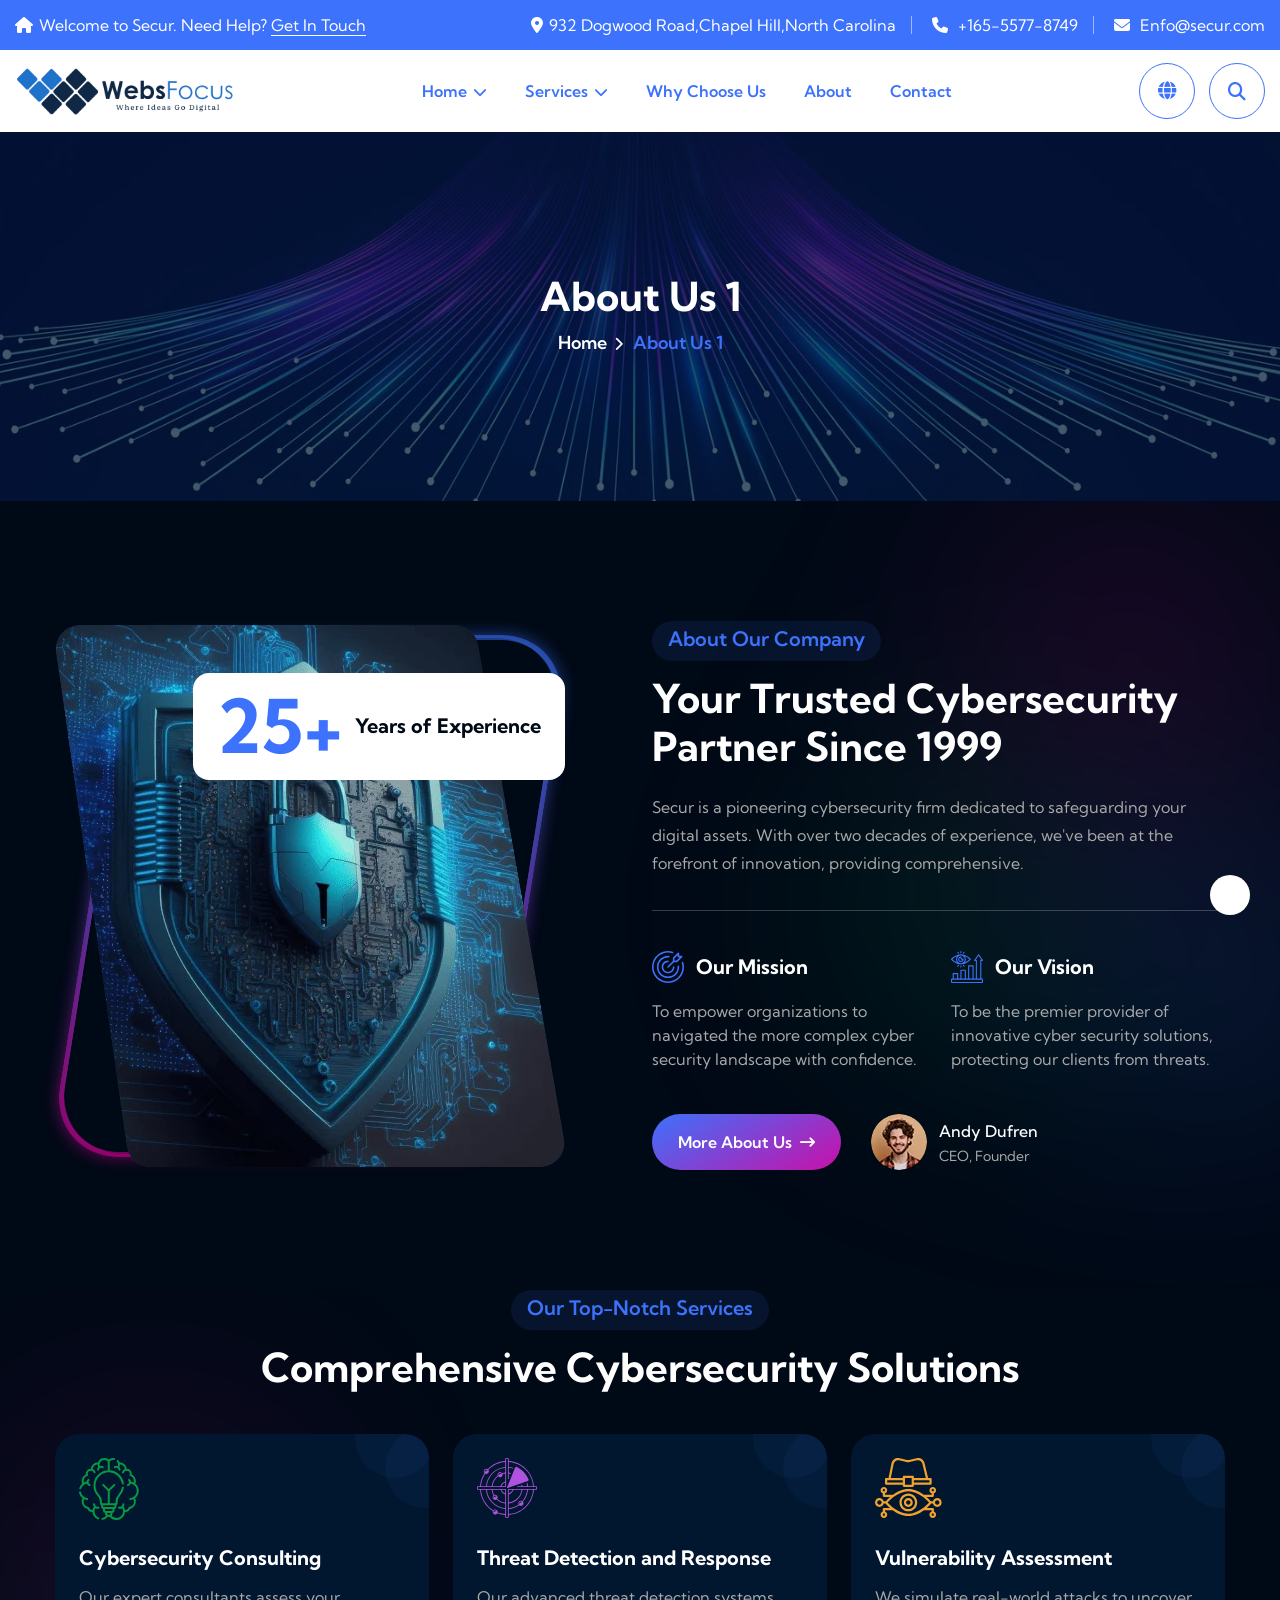
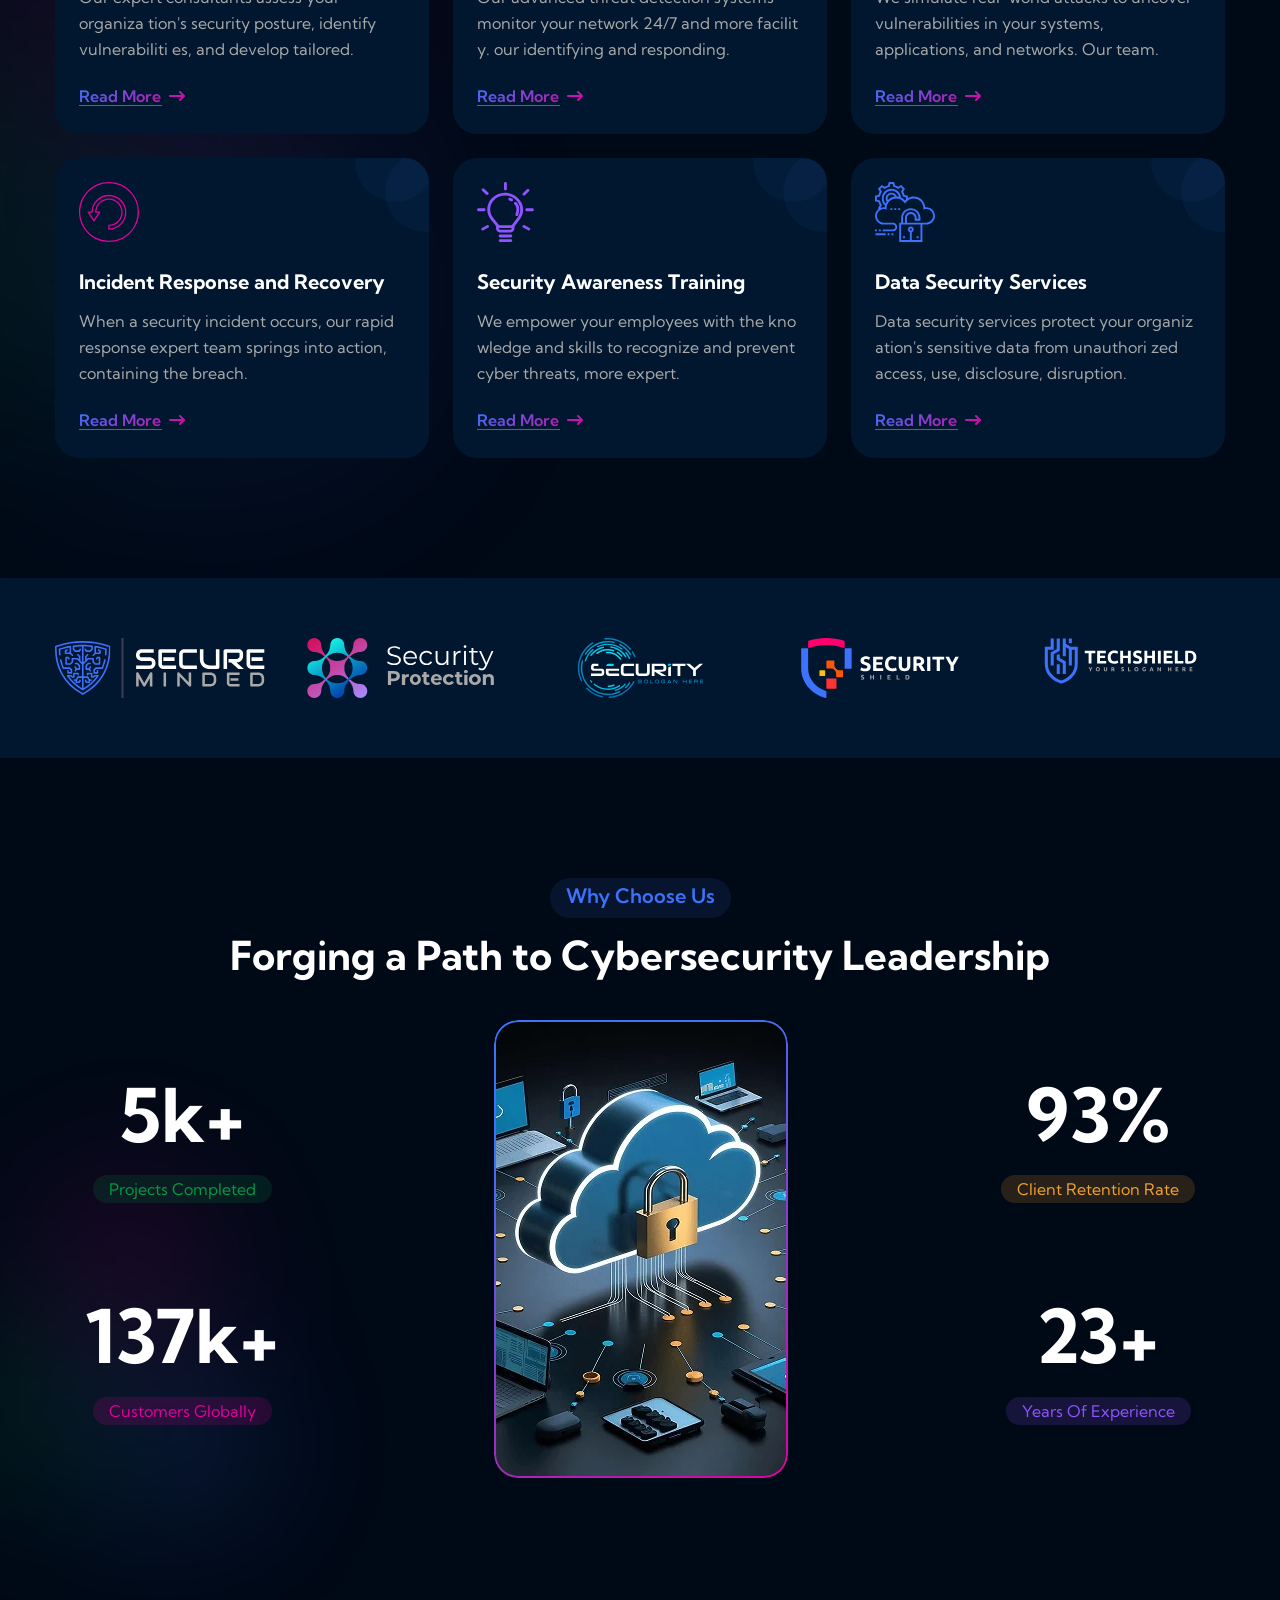
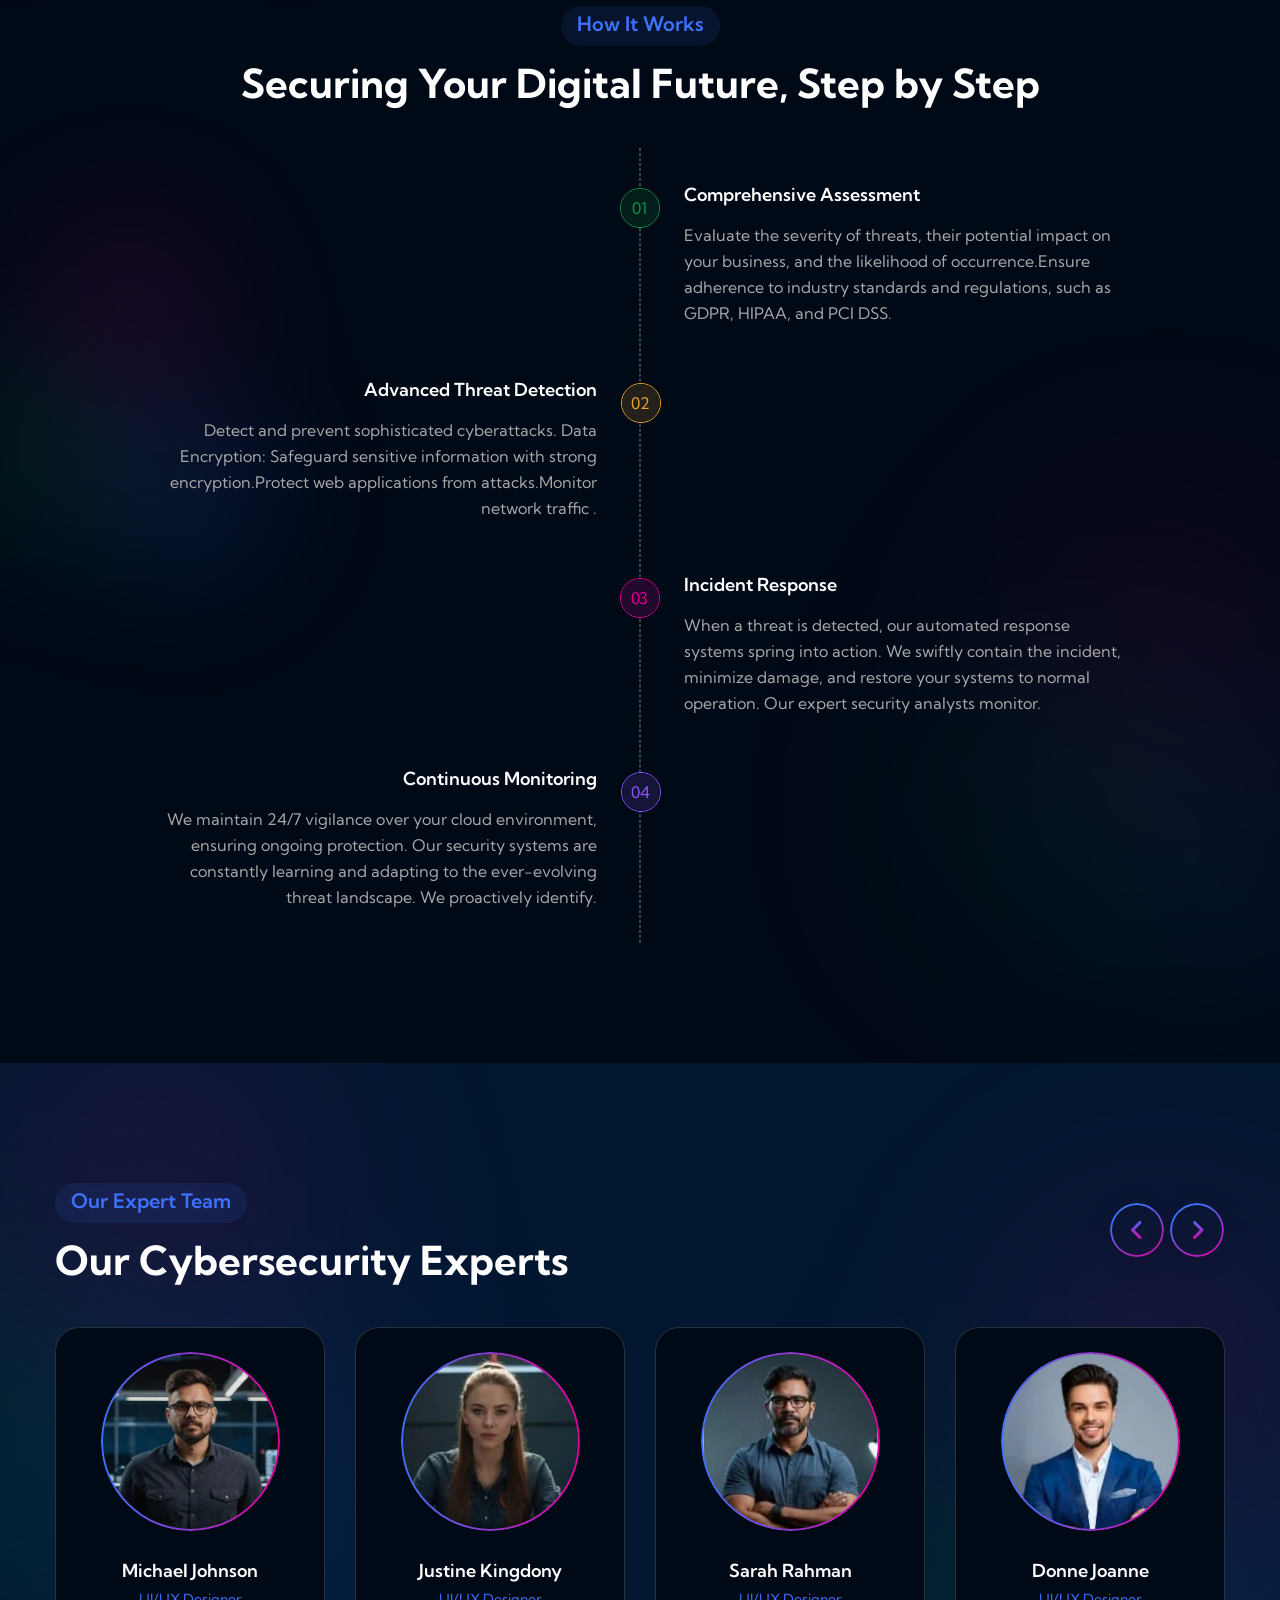
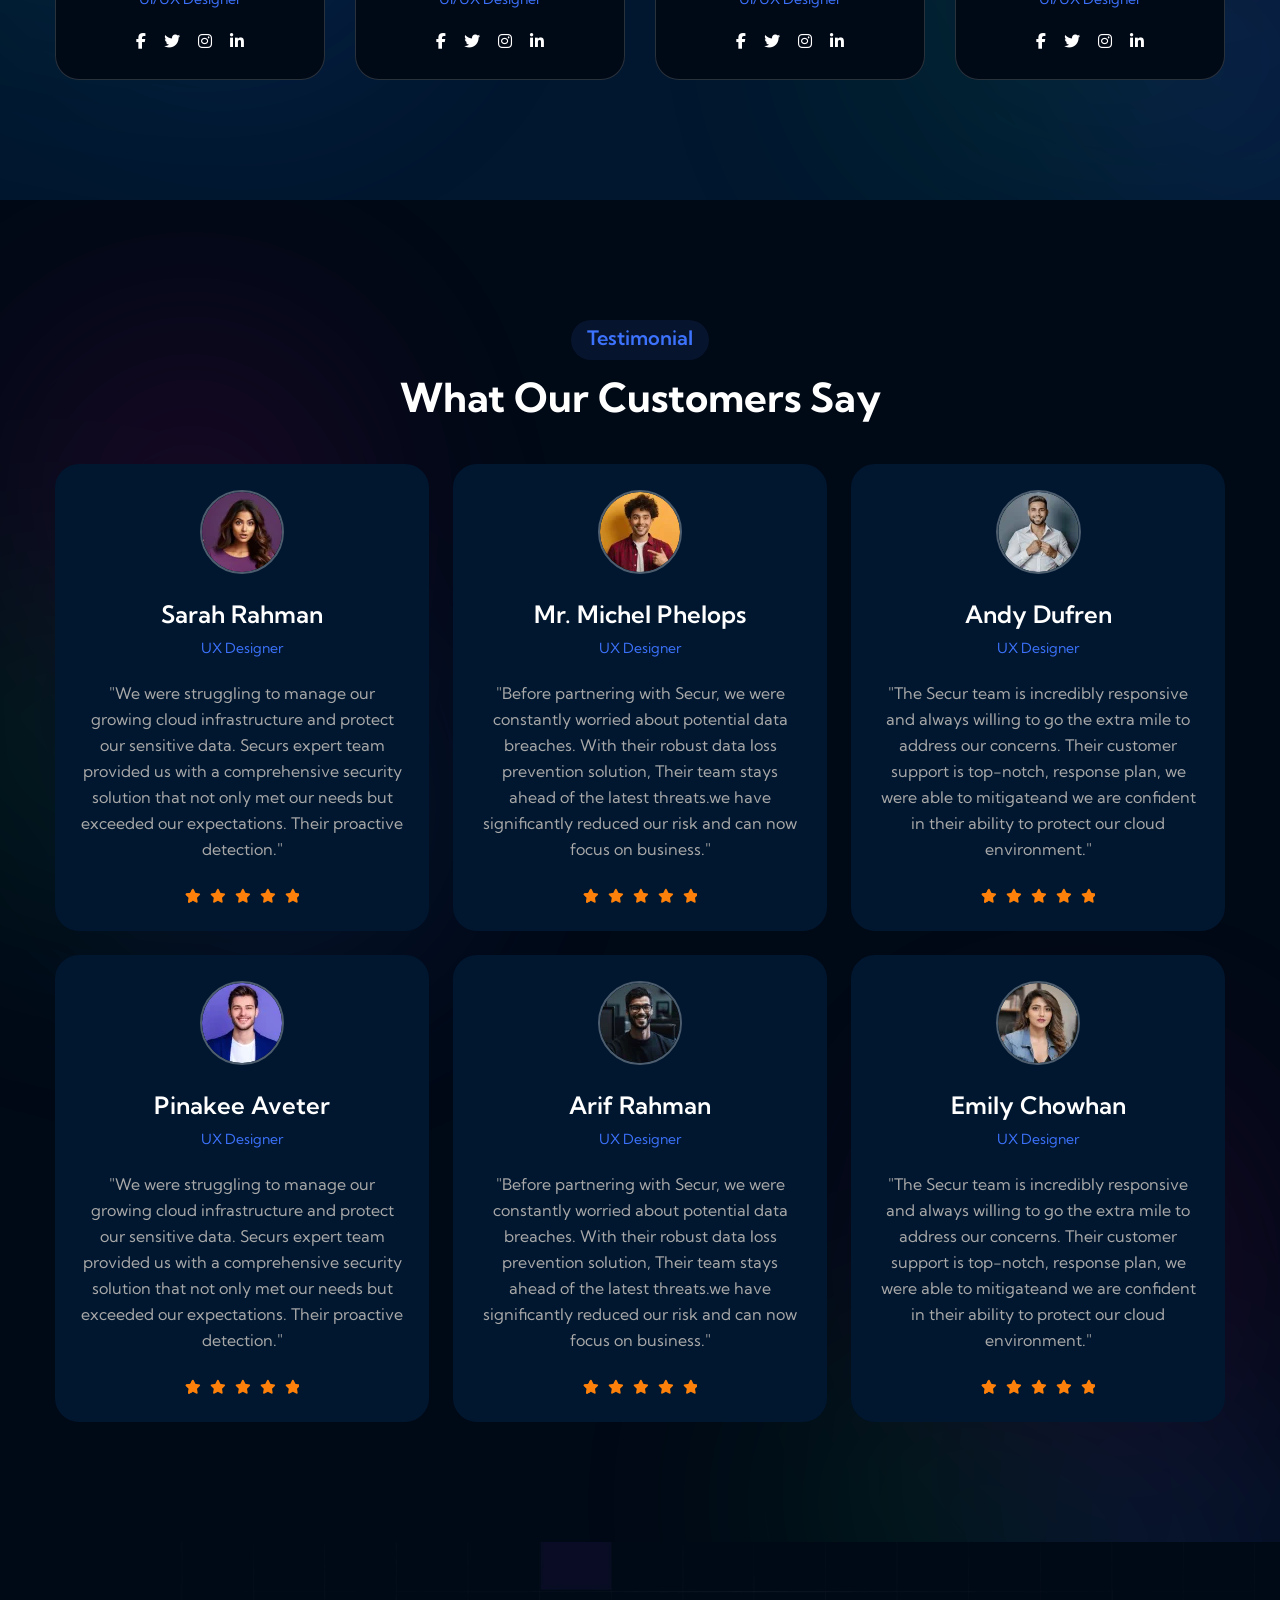
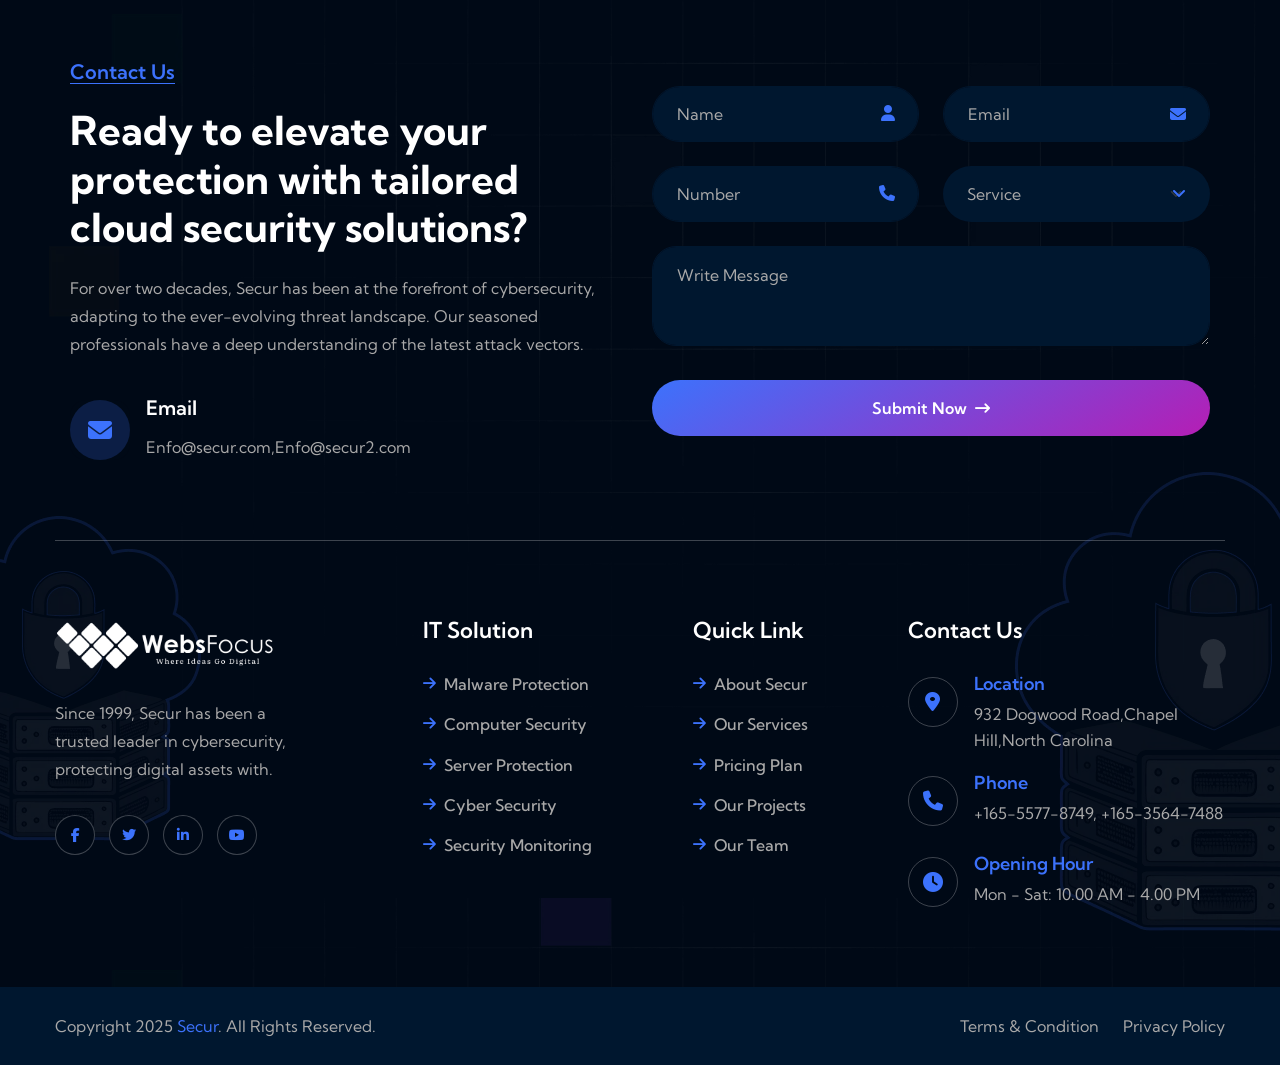
==== commit 6b98de99: "tab-add" ====
--- a/about.html
+++ b/about.html
@@ -10,6 +10,7 @@
     <meta name="keywords" content="Secur - Cyber Security Services Agency HTML Template">
     <meta name="robots" content="INDEX,FOLLOW">
     <meta name="viewport" content="width=device-width,initial-scale=1,shrink-to-fit=no">
+    <link rel="stylesheet" href="https://cdnjs.cloudflare.com/ajax/libs/font-awesome/6.5.2/css/all.min.css">
     <link rel="apple-touch-icon" sizes="57x57" href="assets/img/favicons/apple-icon-57x57.png">
     <link rel="apple-touch-icon" sizes="60x60" href="assets/img/favicons/apple-icon-60x60.png">
     <link rel="apple-touch-icon" sizes="72x72" href="assets/img/favicons/apple-icon-72x72.png">
@@ -31,7 +32,6 @@
     <link rel="preconnect" href="https://fonts.gstatic.com" crossorigin>
     <link href="https://fonts.googleapis.com/css2?family=Kumbh+Sans:wght@100..900&display=swap" rel="stylesheet">
     <link rel="stylesheet" href="assets/css/app.min.css">
-    <link rel="stylesheet" href="assets/css/fontawesome.min.css">
     <link rel="stylesheet" href="assets/css/style.css">
 </head>
 
@@ -88,7 +88,7 @@
         </div>
     </div>
     <div class="sidemenu-wrapper sidemenu-info">
-        <div class="sidemenu-content"><button class="closeButton sideMenuCls"><i class="far fa-times"></i></button>
+        <div class="sidemenu-content"><button class="closeButton sideMenuCls"><i class="fas fa-times"></i></button>
             <div class="widget">
                 <div class="ot-widget-about">
                     <div class="about-logo"><a href="index.html"><img src="assets/img/logo.svg" alt="Secur"></a></div>
@@ -101,19 +101,19 @@
                 <p></p>
                 <div class="ot-widget-contact">
                     <div class="info-box">
-                        <div class="box-icon"><i class="far fa-map-marker-alt"></i></div>
+                        <div class="box-icon"><i class="fas fa-map-marker-alt"></i></div>
                         <div class="media-body">
                             <h3 class="box-title">Location</h3>
                             <p class="box-text">932 Dogwood Road,Chapel Hill,North Carolina</p>
                         </div>
                     </div>
                     <div class="info-box">
-                        <div class="box-icon"><i class="far fa-phone"></i></div>
+                        <div class="box-icon"><i class="fas fa-phone"></i></div>
                         <div class="media-body">
                             <h3 class="box-title">Phone</h3><a class="box-link" href="tel:16555778749">+165-5577-8749,</a> <a class="box-link" href="tel:16535647488">+165-3564-7488</a></div>
                     </div>
                     <div class="info-box">
-                        <div class="box-icon"><i class="far fa-envelope"></i></div>
+                        <div class="box-icon"><i class="fas fa-envelope"></i></div>
                         <div class="media-body">
                             <h3 class="box-title">Email</h3><a class="box-link" href="mailto:enfo@secur2.com">Enfo@secur.com,</a> <a class="box-link" href="mailto:enfo@secur2.com">Enfo@secur2.com</a></div>
                     </div>
@@ -129,23 +129,27 @@
             </div>
         </div>
     </div>
-    <header class="ot-header header-default">
+    <header class="ot-header header-layout2">
         <div class="header-top">
             <div class="container">
                 <div class="row justify-content-xl-between justify-content-center align-items-center gy-2">
                     <div class="col-auto">
                         <div class="header-links">
                             <ul>
-                                <li><i class="far fa-home"></i>Welcome to <a href="index.html">Secur.</a> Need Help? <a class="line-btn" href="contact.html">Get in Touch</a></li>
+                                <li><i class="fas fa-home"></i>Welcome to <a href="index.html">Secur.</a> Need Help? <a
+                                        class="line-btn" href="contact.html">Get in Touch</a></li>
                             </ul>
                         </div>
                     </div>
                     <div class="col-auto d-none d-xl-block">
                         <div class="header-links">
                             <ul>
-                                <li><i class="fal fa-map-marker-alt"></i><a target="_blank" href="https://www.google.com/maps/">932 Dogwood Road,Chapel Hill,North Carolina</a></li>
-                                <li><i class="fal fa-phone"></i> <a href="tel:1655778749">+165-5577-8749</a></li>
-                                <li><i class="fal fa-envelope"></i> <a href="mailto:Enfo@secur.com">Enfo@secur.com</a></li>
+                                <li><i class="fas fa-map-marker-alt"></i><a target="_blank"
+                                        href="https://www.google.com/maps/">932 Dogwood Road,Chapel Hill,North
+                                        Carolina</a></li>
+                                <li><i class="fas fa-phone"></i> <a href="tel:1655778749">+165-5577-8749</a></li>
+                                <li><i class="fas fa-envelope"></i> <a href="mailto:Enfo@secur.com">Enfo@secur.com</a>
+                                </li>
                             </ul>
                         </div>
                     </div>
@@ -157,7 +161,8 @@
                 <div class="container">
                     <div class="row align-items-center justify-content-between">
                         <div class="col-auto">
-                            <div class="header-logo"><a href="index.html"><img src="assets/img/logo.svg" alt="Secur"></a></div>
+                            <div class="header-logo"><a href="index.html"><img src="assets/img/logo.webp" width="220"
+                                        height="44" alt="Secur"></a></div>
                         </div>
                         <div class="col-auto">
                             <nav class="main-menu d-none d-lg-inline-block">
@@ -168,48 +173,37 @@
                                             <li><a href="index-2.html">Home Two</a></li>
                                         </ul>
                                     </li>
-                                    <li class="menu-item-has-children"><a href="#">About</a>
+                                    <li class="menu-item-has-children"><a href="#">Services</a>
                                         <ul class="sub-menu">
-                                            <li><a href="about.html">About 01</a></li>
-                                            <li><a href="about-2.html">About 02</a></li>
+                                            <li><a href="about.html">Logo Design</a></li>
+                                            <li><a href="about-2.html">Branding</a></li>
+                                            <li><a href="about-2.html">Social Media Marketing</a></li>
+                                            <li><a href="about-2.html">T-Shirt Design</a></li>
+                                            <li><a href="about-2.html">Web Design</a></li>
+                                            <li><a href="about-2.html">Search Engine Optimization</a></li>
+                                            <li><a href="about-2.html">Mobile App Development</a></li>
                                         </ul>
                                     </li>
-                                    <li class="menu-item-has-children"><a href="#">Services</a>
-                                        <ul class="sub-menu">
-                                            <li><a href="service.html">Service</a></li>
-                                            <li><a href="service-details.html">Service Details</a></li>
-                                        </ul>
+                                    <li><a href="#">Why Choose Us</a>
                                     </li>
-                                    <li class="menu-item-has-children"><a href="#">Pages</a>
-                                        <ul class="sub-menu">
-                                            <li><a href="team.html">Team</a></li>
-                                            <li><a href="team-details.html">Team Details</a></li>
-                                            <li><a href="project.html">Portfolio</a></li>
-                                            <li><a href="project-details.html">Portfolio Details</a></li>
-                                            <li><a href="pricing.html">Pricing</a></li>
-                                            <li><a href="testimonial.html">Testimonial</a></li>
-                                            <li><a href="faq.html">Faq Page</a></li>
-                                            <li><a href="error.html">Error Page</a></li>
-                                        </ul>
+                                    <li><a href="#">About</a>
                                     </li>
-                                    <li class="menu-item-has-children"><a href="#">Blog</a>
-                                        <ul class="sub-menu">
-                                            <li><a href="blog.html">Blog</a></li>
-                                            <li><a href="blog-details.html">Blog Details</a></li>
-                                        </ul>
-                                    </li>
-                                    <li><a href="contact.html">Contact Us</a></li>
+                                    <li><a href="contact.html">Contact</a></li>
                                 </ul>
                             </nav>
                         </div>
                         <div class="col-auto">
                             <div class="header-button">
-                                <div class="dropdown-link"><a class="dropdown-toggle icon-btn" href="#" role="button" id="dropdownMenuLink1" data-bs-toggle="dropdown" aria-expanded="false"><i class="fal fa-globe"></i></a>
+                                <div class="dropdown-link"><a class="dropdown-toggle icon-btn" href="#" role="button"
+                                        id="dropdownMenuLink1" data-bs-toggle="dropdown" aria-expanded="false"><i
+                                            class="fa-solid fa-globe"></i></a>
                                     <ul class="dropdown-menu" aria-labelledby="dropdownMenuLink1">
-                                        <li><a href="#">German</a> <a href="#">French</a> <a href="#">Italian</a> <a href="#">Latvian</a> <a href="#">Spanish</a> <a href="#">Greek</a></li>
+                                        <li><a href="#">German</a> <a href="#">French</a> <a href="#">Italian</a> <a
+                                                href="#">Latvian</a> <a href="#">Spanish</a> <a href="#">Greek</a></li>
                                     </ul>
-                                </div><button type="button" class="icon-btn searchBoxToggler d-none d-lg-block"><i class="far fa-search"></i></button> <button type="button" class="ot-menu-toggle d-block d-lg-none"><i class="far fa-bars"></i></button> <a href="contact.html"
-                                    class="ot-btn d-none d-xl-flex">Get Consultation<i class="far fa-long-arrow-right ms-2"></i></a></div>
+                                </div><button type="button" class="icon-btn searchBoxToggler d-lg-block"><i
+                                        class="fa-solid fa-magnifying-glass"></i></button>
+                            </div>
                         </div>
                     </div>
                 </div>
@@ -269,7 +263,7 @@
                                 </div>
                             </div>
                         </div>
-                        <div class="btn-wrap" data-cue="slideInUp"><a href="about.html" class="ot-btn">More About Us<i class="far fa-long-arrow-right ms-2"></i></a>
+                        <div class="btn-wrap" data-cue="slideInUp"><a href="about.html" class="ot-btn">More About Us<i class="fas fa-long-arrow-right ms-2"></i></a>
                             <div class="about-profile">
                                 <div class="avater"><img src="assets/img/normal/about-profile1-1.png" alt="avater"></div>
                                 <div class="media-body">
@@ -295,42 +289,42 @@
                         <div class="box-icon" data-theme-color="#069845"><svg width="60" height="62" viewBox="0 0 60 62" fill="none" xmlns="http://www.w3.org/2000/svg"><path d="M34.9822 1.06157C34.6997 1.02052 34.4112 1 34.1178 1C32.4096 1 30.8679 1.71227 29.7717 2.85433C28.6755 1.71227 27.1339 1 25.4256 1C22.7166 1 20.4252 2.78672 19.6659 5.24588C19.5029 5.2338 19.3375 5.22656 19.1697 5.22656C15.5673 5.22656 12.6458 8.14809 12.6458 11.7517C12.6458 11.7783 12.6482 11.8024 12.6482 11.8302V11.8314C12.3886 11.7783 12.1194 11.7517 11.8442 11.7517C9.59265 11.7517 7.7673 13.5771 7.7673 15.8286C7.7673 16.2777 7.83973 16.7087 7.97374 17.1119C5.46267 18.0197 3.66871 20.4245 3.66871 23.2495C3.66871 24.2419 3.89205 25.1835 4.28802 26.0249C4.28802 26.0262 4.28923 26.0262 4.28923 26.0274C2.85744 27.0559 1.76489 28.5288 1.2168 30.2443" stroke="currentColor" stroke-width="2" stroke-miterlimit="10" stroke-linecap="round" stroke-linejoin="round"/><path d="M23.4688 60.8841C25.4341 60.5413 27.1436 59.4499 28.2917 57.9155" stroke="currentColor" stroke-width="2" stroke-miterlimit="10" stroke-linecap="round" stroke-linejoin="round"/><path d="M19.2439 60.4361C16.4346 59.294 14.4547 56.5367 14.4547 53.317C14.4547 53.1733 14.4596 53.0321 14.4668 52.8908C14.0684 53.0212 13.6423 53.0924 13.2004 53.0924C11.2519 53.0924 9.62455 51.7258 9.22012 49.8993C6.07887 49.4296 3.66922 46.7194 3.66922 43.4478C3.66922 42.1089 4.07243 40.8667 4.76298 39.8309C4.76419 39.8309 4.76419 39.8296 4.76419 39.8296C2.86157 38.6526 1.47082 36.7306 1 34.4695" stroke="currentColor" stroke-width="2" stroke-miterlimit="10" stroke-linecap="round" stroke-linejoin="round"/><path d="M38.6867 3.0957C39.2215 3.71502 39.6307 4.44419 39.8782 5.2458C40.0412 5.23373 40.2066 5.22649 40.3744 5.22649C43.9768 5.22649 46.8983 8.14802 46.8983 11.7516C46.8983 11.7782 46.8959 11.8023 46.8959 11.8301V11.8313C47.1555 11.7782 47.4247 11.7516 47.6999 11.7516C49.9514 11.7516 51.7768 13.577 51.7768 15.8285C51.7768 16.2776 51.7044 16.7086 51.5704 17.1118C54.0814 18.0196 55.8754 20.4245 55.8754 23.2494C55.8754 24.2418 55.652 25.1834 55.2561 26.0249C55.2561 26.0261 55.2549 26.0261 55.2549 26.0273C57.3518 27.5327 58.7196 29.9907 58.7196 32.7697C58.7196 35.7528 57.1442 38.3677 54.7804 39.8297C54.7804 39.8297 54.7804 39.8309 54.7816 39.8309C55.4722 40.8667 55.8754 42.109 55.8754 43.4478C55.8754 46.7194 53.4657 49.4297 50.3245 49.8993C49.9201 51.7259 48.2927 53.0925 46.3442 53.0925C45.9023 53.0925 45.4762 53.0213 45.0778 52.8909C45.085 53.0321 45.0899 53.1734 45.0899 53.317C45.0899 57.5605 41.6504 60.9999 37.407 60.9999C34.8621 60.9999 32.607 59.7625 31.209 57.8575" stroke="currentColor" stroke-width="2" stroke-miterlimit="10" stroke-linecap="round" stroke-linejoin="round"/><path d="M4.28906 26.0253C5.38753 25.2364 6.68665 24.7092 8.09502 24.5352" stroke="currentColor" stroke-width="2" stroke-miterlimit="10" stroke-linecap="round" stroke-linejoin="round"/><path d="M12.6484 11.8306C13.9958 12.1 15.1035 13.0337 15.6156 14.2756" stroke="currentColor" stroke-width="2" stroke-miterlimit="10" stroke-linecap="round" stroke-linejoin="round"/><path d="M8.09494 41.0046C6.88444 40.8549 5.7547 40.4445 4.76367 39.8313" stroke="currentColor" stroke-width="2" stroke-miterlimit="10" stroke-linecap="round" stroke-linejoin="round"/><path d="M29.7734 2.85449V13.0528" stroke="currentColor" stroke-width="2" stroke-miterlimit="10" stroke-linecap="round" stroke-linejoin="round"/><path d="M19.6663 5.24609L19.6568 5.28485C19.3409 6.57442 19.5527 7.93668 20.2454 9.06931" stroke="currentColor" stroke-width="2" stroke-miterlimit="10" stroke-linecap="round" stroke-linejoin="round"/><path d="M23.6984 9.23501C23.3034 9.01275 22.8538 8.87284 22.3715 8.83976C20.6368 8.72096 19.1344 10.0309 19.0156 11.7655" stroke="currentColor" stroke-width="2" stroke-miterlimit="10" stroke-linecap="round" stroke-linejoin="round"/><path d="M9.47273 21.9341C9.14931 22.2516 8.88963 22.6443 8.72363 23.0983C8.12641 24.7313 8.96617 26.5391 10.5991 27.1363" stroke="currentColor" stroke-width="2" stroke-miterlimit="10" stroke-linecap="round" stroke-linejoin="round"/><path d="M55.2571 26.0253C54.1587 25.2364 52.8595 24.7092 51.4512 24.5352" stroke="currentColor" stroke-width="2" stroke-miterlimit="10" stroke-linecap="round" stroke-linejoin="round"/><path d="M46.8969 11.8306C45.5494 12.1 44.4418 13.0337 43.9297 14.2756" stroke="currentColor" stroke-width="2" stroke-miterlimit="10" stroke-linecap="round" stroke-linejoin="round"/><path d="M51.4512 41.0046C52.6617 40.8549 53.7914 40.4445 54.7824 39.8313" stroke="currentColor" stroke-width="2" stroke-miterlimit="10" stroke-linecap="round" stroke-linejoin="round"/><path d="M39.8779 5.24609L39.8875 5.28485C40.2034 6.57442 39.9915 7.93668 39.2988 9.06931" stroke="currentColor" stroke-width="2" stroke-miterlimit="10" stroke-linecap="round" stroke-linejoin="round"/><path d="M35.8477 9.23501C36.2427 9.01275 36.6922 8.87284 37.1745 8.83976C38.9092 8.72096 40.4116 10.0309 40.5304 11.7655" stroke="currentColor" stroke-width="2" stroke-miterlimit="10" stroke-linecap="round" stroke-linejoin="round"/><path d="M50.0717 21.9341C50.3951 22.2516 50.6548 22.6443 50.8208 23.0983C51.418 24.7313 50.5782 26.5391 48.9453 27.1363" stroke="currentColor" stroke-width="2" stroke-miterlimit="10" stroke-linecap="round" stroke-linejoin="round"/><path d="M15.2119 46.364C15.1712 46.8154 15.2278 47.2828 15.3955 47.7363C15.9984 49.3671 17.8092 50.2004 19.4401 49.5974" stroke="currentColor" stroke-width="2" stroke-miterlimit="10" stroke-linecap="round" stroke-linejoin="round"/><path d="M43.9045 25.4649C42.9242 18.7176 37.226 13.4975 30.2639 13.2621C22.2611 12.9917 15.5246 19.4649 15.4884 27.4713C15.4715 31.4275 17.0615 35.0106 19.6437 37.6074C21.0478 39.0186 21.8566 40.914 21.8566 42.9047V45.1937C21.8566 45.708 22.2755 46.1269 22.791 46.1269H36.7444C37.2598 46.1269 37.6776 45.708 37.6776 45.1937V42.9132C37.6776 40.9188 38.4912 39.0222 39.8977 37.6074C41.9874 35.5068 43.4289 32.7591 43.8936 29.6903" stroke="currentColor" stroke-width="2" stroke-miterlimit="10" stroke-linecap="round" stroke-linejoin="round"/><path d="M35.3024 27.0012L29.7713 32.3566L24.2402 27.0012" stroke="currentColor" stroke-width="2" stroke-miterlimit="10" stroke-linecap="round" stroke-linejoin="round"/><path d="M36.3968 46.3643V48.1798C36.3968 49.2025 35.5678 50.0314 34.5453 50.0314H24.9961C23.9734 50.0314 23.1445 49.2024 23.1445 48.1798V46.3643" stroke="currentColor" stroke-width="2" stroke-miterlimit="10" stroke-linecap="round" stroke-linejoin="round"/><path d="M34.5453 50.2928V52.1217C34.5453 53.1444 33.7163 53.9734 32.6937 53.9734H26.8478C25.8251 53.9734 24.9961 53.1444 24.9961 52.1217V50.2529" stroke="currentColor" stroke-width="2" stroke-miterlimit="10" stroke-linecap="round" stroke-linejoin="round"/><path d="M32.5663 54.2269V55.1197C32.5663 56.6638 31.3145 57.9156 29.7705 57.9156C28.2264 57.9156 26.9746 56.6638 26.9746 55.1197V54.1731" stroke="currentColor" stroke-width="2" stroke-miterlimit="10" stroke-linecap="round" stroke-linejoin="round"/><path d="M29.7715 32.3564V45.7943" stroke="currentColor" stroke-width="2" stroke-miterlimit="10" stroke-linecap="round" stroke-linejoin="round"/><path d="M14.4668 52.891C14.4668 51.9699 14.7243 51.067 15.2102 50.2845L15.9359 49.1157" stroke="currentColor" stroke-width="2" stroke-miterlimit="10" stroke-linecap="round" stroke-linejoin="round"/><path d="M44.3337 46.364C44.3744 46.8154 44.3178 47.2828 44.1501 47.7363C43.5472 49.3671 41.7363 50.2004 40.1055 49.5974" stroke="currentColor" stroke-width="2" stroke-miterlimit="10" stroke-linecap="round" stroke-linejoin="round"/><path d="M45.0765 52.891C45.0765 51.9699 44.819 51.067 44.3331 50.2845L43.6074 49.1157" stroke="currentColor" stroke-width="2" stroke-miterlimit="10" stroke-linecap="round" stroke-linejoin="round"/></svg></div>
                         <h3
                             class="box-title"><a href="service-details.html">Cybersecurity Consulting</a></h3>
-                            <p class="box-text">Our expert consultants assess your organiza tion's security posture, identify vulnerabiliti es, and develop tailored.</p><a href="service-details.html" class="link-btn style-gradient">Read More<i class="far fa-long-arrow-right ms-2"></i></a></div>
+                            <p class="box-text">Our expert consultants assess your organiza tion's security posture, identify vulnerabiliti es, and develop tailored.</p><a href="service-details.html" class="link-btn style-gradient">Read More<i class="fas fa-long-arrow-right ms-2"></i></a></div>
                 </div>
                 <div class="col-xl-4 col-md-6">
                     <div class="service-card" data-cue="slideInUp">
                         <div class="box-icon" data-theme-color="#AF52DE"><svg width="60" height="60" viewBox="0 0 60 60" fill="none" xmlns="http://www.w3.org/2000/svg"><path d="M51.5434 21.357C49.2824 15.865 45.0438 11.4207 39.6649 8.90227C39.5214 8.83602 39.3659 8.79965 39.2078 8.79535C39.0498 8.79106 38.8925 8.81893 38.7456 8.87728C38.5987 8.93563 38.4651 9.02323 38.3531 9.13478C38.2411 9.24632 38.1529 9.37948 38.0939 9.52615L30.032 29.4273C30.0004 29.5054 29.992 29.591 30.0077 29.6738C30.0235 29.7566 30.0629 29.833 30.121 29.894C30.1792 29.955 30.2537 29.9979 30.3356 30.0176C30.4176 30.0373 30.5035 30.0329 30.583 30.005L50.8455 22.8966C50.9948 22.8447 51.132 22.7629 51.2487 22.6563C51.3655 22.5497 51.4593 22.4205 51.5246 22.2765C51.5898 22.1325 51.6252 21.9767 51.6284 21.8187C51.6316 21.6606 51.6027 21.5036 51.5434 21.357Z" fill="currentColor"/><path d="M59.0717 28.222H56.9135C56.4823 21.6974 53.6957 15.5516 49.0721 10.928C44.4484 6.30432 38.3026 3.5177 31.778 3.08654V0.928291C31.7777 0.682169 31.6798 0.446211 31.5058 0.272182C31.3317 0.0981537 31.0958 0.000267743 30.8497 0H29.1503C28.9042 0.000271028 28.6682 0.0981599 28.4942 0.27219C28.3202 0.446219 28.2223 0.682176 28.222 0.928291V3.08666C21.5511 3.51329 15.2799 6.41564 10.6373 11.225C10.1099 10.899 9.4816 10.7769 8.87055 10.8819C8.2595 10.9868 7.70787 11.3114 7.3195 11.7947C6.93112 12.278 6.73278 12.8866 6.76181 13.5059C6.79083 14.1252 7.04523 14.7126 7.4771 15.1574C4.90303 19.0568 3.38939 23.5595 3.08533 28.222H0.928291C0.682176 28.2223 0.446219 28.3202 0.27219 28.4942C0.09816 28.6682 0.000271028 28.9042 0 29.1503V30.8497C0.000267743 31.0958 0.0981537 31.3318 0.272182 31.5058C0.446211 31.6799 0.682169 31.7778 0.928291 31.7781H3.08819C3.36724 36.0686 4.66985 40.2298 6.88702 43.9136C9.10418 47.5974 12.1714 50.6966 15.832 52.9518C15.5721 53.5505 15.5522 54.2261 15.7764 54.839C16.0007 55.4519 16.4519 55.9552 17.0368 56.2447C17.6217 56.5343 18.2955 56.5879 18.9189 56.3946C19.5422 56.2013 20.0674 55.7758 20.3859 55.2061C22.8973 56.1657 25.539 56.7415 28.222 56.9141V59.0716C28.2223 59.3178 28.3201 59.5537 28.4942 59.7278C28.6682 59.9018 28.9042 59.9997 29.1503 60H30.8497C31.0958 59.9997 31.3318 59.9018 31.5058 59.7278C31.6798 59.5537 31.7777 59.3178 31.778 59.0716V56.9135C38.3026 56.4823 44.4484 53.6957 49.072 49.0721C53.6957 44.4484 56.4823 38.3026 56.9135 31.7781H59.0717C59.3178 31.7778 59.5537 31.6799 59.7278 31.5058C59.9018 31.3318 59.9997 31.0958 60 30.8497V29.1503C59.9997 28.9042 59.9018 28.6682 59.7278 28.4942C59.5537 28.3201 59.3178 28.2223 59.0717 28.222ZM9.30451 11.7065C9.60987 11.7068 9.9094 11.7902 10.1711 11.9476C10.4327 12.105 10.6466 12.3306 10.7899 12.6003C10.706 12.5537 10.6166 12.5179 10.5237 12.4937C10.3222 12.4423 10.1142 12.4208 9.9064 12.4301C9.46967 12.4544 9.05087 12.6119 8.70635 12.8815C8.36184 13.151 8.10813 13.5195 7.97937 13.9375C7.97708 13.9448 7.97484 13.952 7.97266 13.9593C7.93472 14.0848 7.91763 14.2157 7.92207 14.3467C7.7468 14.0945 7.644 13.799 7.62484 13.4924C7.60567 13.1859 7.67087 12.8799 7.81336 12.6078C7.95585 12.3357 8.17017 12.1078 8.43306 11.9489C8.69594 11.79 8.99734 11.7062 9.30451 11.7065ZM8.17409 15.6667C8.69328 15.9256 9.28539 15.999 9.85207 15.8748C10.4188 15.7507 10.9259 15.4364 11.2893 14.9842C11.6528 14.532 11.8506 13.9691 11.8499 13.389C11.8493 12.8089 11.6502 12.2464 11.2858 11.7951C15.7635 7.17117 21.7994 4.37558 28.222 3.95078V9.0044C18.0195 9.85839 9.85839 18.0195 9.0044 28.222H3.9494C4.25132 23.7426 5.70668 19.4175 8.17409 15.6667ZM23.5632 28.222H15.4703C15.7071 26.2732 16.3343 24.3921 17.3144 22.6911C18.2946 20.9902 19.6075 19.5042 21.1749 18.3221C21.5477 18.756 22.0562 19.0513 22.6178 19.1602C23.1795 19.269 23.7615 19.185 24.2694 18.9218C24.7774 18.6586 25.1816 18.2316 25.4166 17.71C25.6515 17.1883 25.7035 16.6026 25.564 16.0478C26.43 15.7726 27.3199 15.5791 28.222 15.4699V23.5631C27.1094 23.8715 26.0955 24.4627 25.2791 25.2791C24.4627 26.0955 23.8715 27.1094 23.5632 28.222ZM28.222 24.4627V28.222H24.4627C24.7462 27.3421 25.2349 26.5422 25.8886 25.8886C26.5423 25.2349 27.3421 24.7462 28.222 24.4627ZM21.4122 16.6564C21.4121 16.2809 21.5376 15.9161 21.7688 15.6202C22 15.3242 22.3236 15.1142 22.688 15.0234C23.0524 14.9326 23.4366 14.9664 23.7796 15.1193C24.1226 15.2722 24.4046 15.5355 24.5806 15.8673C24.4967 15.8207 24.4072 15.7849 24.3144 15.7607C24.1129 15.7093 23.9049 15.6878 23.6971 15.697C23.2604 15.7214 22.8416 15.8789 22.497 16.1484C22.1525 16.4179 21.8988 16.7865 21.77 17.2045C21.7678 17.2117 21.7655 17.219 21.7633 17.2262C21.7254 17.3517 21.7083 17.4826 21.7127 17.6136C21.517 17.3328 21.4121 16.9987 21.4122 16.6564ZM25.2175 15.2543C24.8721 14.7286 24.3442 14.3496 23.7357 14.1904C23.1272 14.0313 22.4813 14.1033 21.9228 14.3926C21.3643 14.6819 20.9329 15.168 20.7119 15.7568C20.4908 16.3457 20.4959 16.9955 20.7261 17.5809C19.033 18.8427 17.6161 20.4377 16.5628 22.2678C15.5095 24.0978 14.8419 26.1242 14.6014 28.222H9.86934C10.7185 18.495 18.495 10.7185 28.222 9.86934V14.6022C27.2013 14.7189 26.1947 14.9373 25.2175 15.2543ZM19.3859 53.0676C19.1844 53.0162 18.9764 52.9947 18.7686 53.004C18.3318 53.0283 17.9131 53.1858 17.5685 53.4553C17.224 53.7248 16.9703 54.0934 16.8415 54.5114C16.8393 54.5187 16.837 54.5259 16.8348 54.5332C16.7969 54.6587 16.7798 54.7896 16.7843 54.9206C16.6536 54.7322 16.5629 54.5191 16.5176 54.2943C16.4723 54.0696 16.4735 53.838 16.521 53.6137C16.5685 53.3894 16.6614 53.1772 16.7939 52.9901C16.9264 52.803 17.0958 52.645 17.2916 52.5258C17.4874 52.4065 17.7055 52.3286 17.9325 52.2967C18.1596 52.2649 18.3907 52.2797 18.6118 52.3405C18.8329 52.4012 19.0392 52.5065 19.2181 52.6498C19.397 52.7932 19.5447 52.9716 19.6521 53.1742C19.5682 53.1276 19.4788 53.0918 19.3859 53.0676ZM28.222 56.05C25.6369 55.8781 23.0923 55.3193 20.673 54.3924C20.7666 53.8526 20.6832 53.2969 20.4351 52.8084C20.1871 52.3199 19.7878 51.9246 19.2968 51.6815C18.8057 51.4385 18.2493 51.3607 17.7104 51.4598C17.1715 51.5588 16.6792 51.8295 16.3067 52.2313C12.7655 50.0544 9.79648 47.062 7.64734 43.504C5.4982 39.9459 4.23133 35.9254 3.95247 31.7781H9.0044C9.8584 41.9805 18.0195 50.1416 28.222 50.9956V56.05ZM28.222 50.1307C18.495 49.2815 10.7185 41.5051 9.86934 31.7781H14.6015C14.8282 33.7922 15.4531 35.7411 16.4398 37.5116C15.9686 37.947 15.6795 38.5445 15.6303 39.1841C15.5812 39.8238 15.7757 40.4584 16.1748 40.9607C16.5739 41.463 17.1481 41.7959 17.7824 41.8926C18.4166 41.9893 19.0639 41.8426 19.5946 41.4821C21.9927 43.6532 25.0088 45.0213 28.222 45.3954L28.222 50.1307ZM16.4837 39.3762C16.4836 39.0007 16.6091 38.6359 16.8403 38.34C17.0715 38.044 17.3951 37.834 17.7595 37.7432C18.1239 37.6525 18.5082 37.6862 18.8511 37.8392C19.1941 37.9921 19.4761 38.2554 19.6521 38.5871C19.5682 38.5405 19.4788 38.5047 19.3859 38.4805C19.1844 38.4291 18.9764 38.4076 18.7686 38.4169C18.3318 38.4412 17.9131 38.5987 17.5685 38.8683C17.224 39.1378 16.9703 39.5063 16.8415 39.9243C16.8393 39.9316 16.837 39.9388 16.8348 39.9461C16.7969 40.0716 16.7798 40.2024 16.7843 40.3335C16.5885 40.0527 16.4836 39.7185 16.4837 39.3762ZM28.222 44.5278C25.2427 44.1601 22.448 42.8872 20.2151 40.8809C20.5462 40.4313 20.7201 39.8852 20.7099 39.3269C20.6997 38.7686 20.506 38.2293 20.1588 37.792C19.8115 37.3548 19.33 37.044 18.7885 36.9077C18.247 36.7714 17.6757 36.8172 17.1628 37.0379C16.2651 35.41 15.6904 33.624 15.4703 31.7781H23.5632C23.8716 32.8907 24.4627 33.9045 25.2791 34.7209C26.0955 35.5373 27.1094 36.1285 28.222 36.4369V44.5278ZM28.222 35.5373C27.3421 35.2539 26.5423 34.7651 25.8886 34.1115C25.2349 33.4578 24.7462 32.658 24.4627 31.7781H28.222V35.5373ZM48.4621 48.4622C44.0041 52.9297 38.0751 55.626 31.778 56.0494V50.9931C35.5429 50.6802 39.1531 49.355 42.2263 47.1578C42.6946 47.582 43.3042 47.8165 43.9361 47.8155C44.5679 47.8145 45.1768 47.578 45.6437 47.1523C46.1107 46.7266 46.4023 46.1422 46.4616 45.5131C46.5209 44.884 46.3436 44.2554 45.9645 43.7499C48.8566 40.3863 50.617 36.1979 50.9962 31.7781H56.0493C55.626 38.0752 52.9297 44.0042 48.4621 48.4622ZM36.4369 31.7781H44.5298C44.1392 35.0245 42.6701 38.0459 40.358 40.358C38.0458 42.6701 35.0245 44.1392 31.778 44.5297V36.4368C32.8906 36.1284 33.9045 35.5373 34.7209 34.7209C35.5373 33.9045 36.1285 32.8907 36.4369 31.7781ZM31.778 35.5373V31.7781H35.5373C35.2538 32.658 34.7651 33.4578 34.1114 34.1115C33.4577 34.7651 32.6579 35.2539 31.778 35.5373ZM45.3987 31.7781H50.1304C49.7552 35.9758 48.0808 39.9522 45.3401 43.1538C44.8674 42.8379 44.3026 42.6894 43.7357 42.732C43.1688 42.7746 42.6325 43.0058 42.2123 43.3888C41.7922 43.7717 41.5124 44.2844 41.4176 44.8449C41.3228 45.4055 41.4185 45.9816 41.6893 46.4815C38.77 48.5592 35.3479 49.8182 31.778 50.1278V45.3986C35.2545 45.0042 38.4944 43.4424 40.9684 40.9684C43.4424 38.4944 45.0042 35.2545 45.3987 31.7781ZM45.4128 44.4806C45.3289 44.434 45.2395 44.3982 45.1466 44.374C44.9451 44.3226 44.7371 44.3011 44.5293 44.3104C44.0926 44.3347 43.6738 44.4922 43.3293 44.7618C42.9847 45.0313 42.731 45.3998 42.6023 45.8178C42.6 45.8251 42.5978 45.8323 42.5956 45.8396C42.5576 45.9651 42.5405 46.0959 42.545 46.227C42.4144 46.0386 42.3236 45.8255 42.2784 45.6007C42.2331 45.376 42.2343 45.1444 42.2818 44.9201C42.3293 44.6958 42.4222 44.4836 42.5547 44.2966C42.6872 44.1095 42.8566 43.9515 43.0524 43.8323C43.2482 43.713 43.4663 43.6351 43.6933 43.6032C43.9203 43.5713 44.1515 43.5862 44.3725 43.6469C44.5936 43.7077 44.7999 43.8129 44.9788 43.9563C45.1577 44.0997 45.3054 44.2781 45.4128 44.4806ZM59.1375 30.8497C59.1375 30.8672 59.1305 30.8839 59.1182 30.8962C59.1058 30.9086 59.0891 30.9155 59.0717 30.9155H31.6973C31.49 30.9158 31.2913 30.9982 31.1447 31.1448C30.9982 31.2913 30.9157 31.49 30.9155 31.6973V59.0717C30.9155 59.0891 30.9085 59.1058 30.8962 59.1182C30.8838 59.1305 30.8671 59.1375 30.8497 59.1375H29.1503C29.1328 59.1374 29.1161 59.1305 29.1038 59.1182C29.0915 59.1058 29.0845 59.0891 29.0845 59.0717V31.6973C29.0843 31.49 29.0018 31.2913 28.8553 31.1448C28.7087 30.9982 28.5101 30.9158 28.3028 30.9155H0.928291C0.910848 30.9155 0.894128 30.9086 0.8818 30.8962C0.869471 30.8839 0.862541 30.8672 0.86253 30.8497V29.1503C0.862544 29.1328 0.869476 29.1161 0.881806 29.1038C0.894136 29.0915 0.910854 29.0845 0.928291 29.0845H28.3028C28.5101 29.0843 28.7087 29.0018 28.8553 28.8553C29.0018 28.7087 29.0843 28.51 29.0845 28.3028V0.928291C29.0845 0.910854 29.0915 0.894136 29.1038 0.881806C29.1161 0.869476 29.1328 0.862544 29.1503 0.86253H30.8497C30.8671 0.862531 30.8838 0.869458 30.8962 0.881788C30.9085 0.894119 30.9155 0.910845 30.9155 0.928291V20.766C30.9155 20.8804 30.9609 20.9901 31.0418 21.071C31.1227 21.1518 31.2324 21.1973 31.3467 21.1973C31.4611 21.1973 31.5708 21.1518 31.6517 21.071C31.7326 20.9901 31.778 20.8804 31.778 20.766V15.4708C32.3369 15.5381 32.8913 15.6379 33.4386 15.7697C33.5497 15.7966 33.667 15.7782 33.7646 15.7186C33.8622 15.659 33.9321 15.5632 33.9591 15.452C33.986 15.3409 33.9677 15.2236 33.9082 15.126C33.8487 15.0283 33.7528 14.9583 33.6417 14.9313C33.0278 14.7839 32.4054 14.6744 31.778 14.6034V9.87024C33.0481 9.98053 34.3049 10.2113 35.5314 10.5593C35.5858 10.5748 35.6428 10.5795 35.6991 10.573C35.7553 10.5665 35.8098 10.5489 35.8593 10.5214C35.9088 10.4938 35.9523 10.4568 35.9875 10.4124C36.0227 10.368 36.0488 10.3172 36.0643 10.2627C36.0798 10.2082 36.0845 10.1512 36.078 10.095C36.0714 10.0387 36.0539 9.98428 36.0264 9.9348C35.9988 9.88531 35.9618 9.84173 35.9174 9.80655C35.873 9.77137 35.8222 9.74527 35.7677 9.72975C34.4643 9.36009 33.1282 9.11742 31.778 9.00515V3.95063C38.0735 4.3807 44.0002 7.07593 48.4621 11.5379C52.924 15.9998 55.6193 21.9265 56.0493 28.222H50.9961C50.9112 27.2092 50.7531 26.2038 50.5232 25.2137C50.4972 25.1024 50.428 25.006 50.3309 24.9457C50.2339 24.8853 50.1168 24.866 50.0054 24.8919C49.8941 24.9178 49.7976 24.9869 49.7372 25.0839C49.6767 25.181 49.6573 25.298 49.6831 25.4094C49.8981 26.3352 50.0476 27.2751 50.1303 28.222H45.3988C45.3551 27.8394 45.2972 27.4599 45.2257 27.0893C45.204 26.977 45.1387 26.8779 45.0439 26.8138C44.9492 26.7497 44.8329 26.7258 44.7206 26.7475C44.6083 26.7691 44.5092 26.8345 44.4451 26.9292C44.381 27.0239 44.3571 27.1402 44.3788 27.2525C44.44 27.5699 44.4898 27.8946 44.5295 28.222H40.5783C40.4639 28.222 40.3542 28.2674 40.2733 28.3483C40.1924 28.4292 40.147 28.5389 40.147 28.6533C40.147 28.7676 40.1924 28.8773 40.2733 28.9582C40.3542 29.0391 40.4639 29.0845 40.5783 29.0845H59.0717C59.0891 29.0845 59.1058 29.0914 59.1182 29.1038C59.1305 29.1161 59.1375 29.1328 59.1375 29.1503V30.8497Z" fill="currentColor"/></svg></div>
                         <h3
                             class="box-title"><a href="service-details.html">Threat Detection and Response</a></h3>
-                            <p class="box-text">Our advanced threat detection systems monitor your network 24/7 and more facilit y. our identifying and responding.</p><a href="service-details.html" class="link-btn style-gradient">Read More<i class="far fa-long-arrow-right ms-2"></i></a></div>
+                            <p class="box-text">Our advanced threat detection systems monitor your network 24/7 and more facilit y. our identifying and responding.</p><a href="service-details.html" class="link-btn style-gradient">Read More<i class="fas fa-long-arrow-right ms-2"></i></a></div>
                 </div>
                 <div class="col-xl-4 col-md-6">
                     <div class="service-card" data-cue="slideInUp">
                         <div class="box-icon" data-theme-color="#F0A230"><svg width="67" height="60" viewBox="0 0 67 60" fill="none" xmlns="http://www.w3.org/2000/svg"><path d="M11.1111 26.6657H27.7783V27.7768C27.7783 28.388 28.2783 28.888 28.8894 28.888H37.7786C38.3897 28.888 38.8897 28.388 38.8897 27.7768V26.6657H55.5569C56.168 26.6657 56.668 26.1657 56.668 25.5546V21.11C56.668 20.4989 56.168 19.9988 55.5569 19.9988H53.1012L49.6345 5.44286C49.29 3.87615 48.4344 2.45388 47.2344 1.45386C45.6788 0.153818 43.5676 -0.301751 41.4342 0.198263L34.1451 1.93165C33.4451 2.09832 32.7007 2.09832 32.0006 1.93165L24.7115 0.198263C22.5559 -0.301751 20.4447 0.153818 18.8891 1.45386C17.6891 2.465 16.8335 3.87615 16.478 5.46508L13.5334 19.9988H11.1111C10.5 19.9988 10 20.4989 10 21.11V25.5546C10 26.1657 10.5 26.6657 11.1111 26.6657ZM36.6674 26.6657H30.0006V19.9988H36.6674V26.6657ZM54.4457 24.4434H38.8897V22.2211H52.2234H54.4457V24.4434ZM18.6558 5.92065C18.9003 4.83173 19.4892 3.84281 20.3114 3.1539C21.3226 2.30944 22.7337 2.02054 24.1782 2.36499L31.4673 4.09838C32.5118 4.34283 33.6007 4.34283 34.6452 4.09838L41.9343 2.36499C43.3787 2.02054 44.7899 2.30944 45.801 3.1539C46.6233 3.84281 47.2122 4.83173 47.4678 5.94288L50.8123 19.9988H38.8897V18.8877C38.8897 18.2766 38.3897 17.7766 37.7786 17.7766H28.8894C28.2783 17.7766 27.7783 18.2766 27.7783 18.8877V19.9988H15.8002L18.6558 5.92065ZM12.2223 22.2211H14.4446H27.7783V24.4434H12.2223V22.2211Z" fill="currentColor"/><path d="M33.3345 35.5549C28.4343 35.5549 24.4453 39.5439 24.4453 44.4441C24.4453 49.3442 28.4343 53.3332 33.3345 53.3332C38.2346 53.3332 42.2236 49.3442 42.2236 44.4441C42.2236 39.5439 38.2346 35.5549 33.3345 35.5549ZM33.3345 51.1109C29.6566 51.1109 26.6676 48.122 26.6676 44.4441C26.6676 40.7662 29.6566 37.7772 33.3345 37.7772C37.0123 37.7772 40.0013 40.7662 40.0013 44.4441C40.0013 48.122 37.0123 51.1109 33.3345 51.1109Z" fill="currentColor"/><path d="M33.3352 39.9995C30.8796 39.9995 28.8906 41.9885 28.8906 44.4441C28.8906 46.8997 30.8796 48.8887 33.3352 48.8887C35.7908 48.8887 37.7798 46.8997 37.7798 44.4441C37.7798 41.9996 35.7908 39.9995 33.3352 39.9995ZM33.3352 46.6664C32.1129 46.6664 31.1129 45.6663 31.1129 44.4441C31.1129 43.2218 32.1129 42.2218 33.3352 42.2218C34.5575 42.2218 35.5575 43.2218 35.5575 44.4441C35.5575 45.6663 34.5575 46.6664 33.3352 46.6664Z" fill="currentColor"/><path d="M62.224 39.9994C60.1573 39.9994 58.435 41.4216 57.935 43.3328H55.9572C55.2238 42.4772 53.646 40.7772 51.4348 38.8882H57.7795C58.3906 38.8882 58.8906 38.3882 58.8906 37.7771V35.3548C60.1795 34.8992 61.1129 33.677 61.1129 32.2214C61.1129 30.388 59.6128 28.8879 57.7795 28.8879C55.9461 28.8879 54.446 30.388 54.446 32.2214C54.446 33.6659 55.3794 34.8881 56.6683 35.3548V36.6659H48.6014C44.5569 33.777 39.2345 31.1102 33.3343 31.1102C27.4341 31.1102 22.1118 33.7659 18.0672 36.6659H10.0003V35.5548C10.0003 35.4881 9.97807 35.4326 9.95584 35.3659C11.267 34.9103 12.2226 33.6881 12.2226 32.2214C12.2226 30.388 10.7225 28.8879 8.88915 28.8879C7.05576 28.8879 5.55572 30.388 5.55572 32.2214C5.55572 33.677 6.5113 34.9103 7.82245 35.3659C7.80023 35.4326 7.778 35.4881 7.778 35.5548V37.7771C7.778 38.3882 8.27802 38.8882 8.88915 38.8882H15.2338C13.0226 40.7661 11.4559 42.4772 10.7114 43.3328H8.73359C8.23357 41.4216 6.5113 39.9994 4.44457 39.9994C1.98895 39.9994 0 41.9883 0 44.4439C0 46.8996 1.98895 48.8885 4.44457 48.8885C6.5113 48.8885 8.23357 47.4663 8.73359 45.5551H10.4781C11.0448 46.2329 12.6004 47.9996 14.9115 49.9997H8.88915C8.27802 49.9997 7.778 50.4997 7.778 51.1108V53.5331C6.48908 53.9998 5.55572 55.222 5.55572 56.6665C5.55572 58.4999 7.05576 60 8.88915 60C10.7225 60 12.2226 58.4999 12.2226 56.6665C12.2226 55.222 11.2892 53.9998 10.0003 53.5331V52.222H17.6894C21.7784 55.222 27.2452 58.0555 33.3343 58.0555C39.4234 58.0555 44.8902 55.222 48.9792 52.222H56.6683V53.3331C56.6683 53.3998 56.6905 53.4553 56.7128 53.522C55.4016 53.9776 54.446 55.2109 54.446 56.6665C54.446 58.4999 55.9461 60 57.7795 60C59.6128 60 61.1129 58.4999 61.1129 56.6665C61.1129 55.2109 60.1573 53.9776 58.8461 53.522C58.8684 53.4664 58.8906 53.3998 58.8906 53.3331V51.1108C58.8906 50.4997 58.3906 49.9997 57.7795 49.9997H51.7571C54.0571 47.9996 55.6238 46.2329 56.1905 45.5551H57.935C58.435 47.4663 60.1573 48.8885 62.224 48.8885C64.6797 48.8885 66.6686 46.8996 66.6686 44.4439C66.6686 41.9994 64.6797 39.9994 62.224 39.9994ZM57.7795 31.1102C58.3906 31.1102 58.8906 31.6102 58.8906 32.2214C58.8906 32.8325 58.3906 33.3325 57.7795 33.3325C57.1683 33.3325 56.6683 32.8325 56.6683 32.2214C56.6683 31.6102 57.1683 31.1102 57.7795 31.1102ZM8.88915 31.1102C9.50028 31.1102 10.0003 31.6102 10.0003 32.2214C10.0003 32.8325 9.50028 33.3325 8.88915 33.3325C8.27802 33.3325 7.778 32.8325 7.778 32.2214C7.778 31.6102 8.27802 31.1102 8.88915 31.1102ZM8.88915 57.7777C8.27802 57.7777 7.778 57.2777 7.778 56.6665C7.778 56.0554 8.27802 55.5554 8.88915 55.5554C9.50028 55.5554 10.0003 56.0554 10.0003 56.6665C10.0003 57.2777 9.50028 57.7777 8.88915 57.7777ZM57.7795 57.7777C57.1683 57.7777 56.6683 57.2777 56.6683 56.6665C56.6683 56.0554 57.1683 55.5554 57.7795 55.5554C58.3906 55.5554 58.8906 56.0554 58.8906 56.6665C58.8906 57.2777 58.3906 57.7777 57.7795 57.7777ZM4.44457 46.6662C3.22232 46.6662 2.22229 45.6662 2.22229 44.4439C2.22229 43.2217 3.22232 42.2217 4.44457 42.2217C5.66683 42.2217 6.66686 43.2217 6.66686 44.4439C6.66686 45.6662 5.66683 46.6662 4.44457 46.6662ZM33.3343 55.8332C23.4007 55.8332 14.8671 47.1329 12.5781 44.5884C14.8671 42.0328 23.3785 33.3325 33.3343 33.3325C43.2679 33.3325 51.8015 42.0328 54.0905 44.5773C51.8015 47.144 43.2901 55.8332 33.3343 55.8332ZM62.224 46.6662C61.0018 46.6662 60.0017 45.6662 60.0017 44.4439C60.0017 43.2217 61.0018 42.2217 62.224 42.2217C63.4463 42.2217 64.4463 43.2217 64.4463 44.4439C64.4463 45.6662 63.4463 46.6662 62.224 46.6662Z" fill="currentColor"/></svg></div>
                         <h3
                             class="box-title"><a href="service-details.html">Vulnerability Assessment</a></h3>
-                            <p class="box-text">We simulate real-world attacks to uncover vulnerabilities in your systems, applications, and networks. Our team.</p><a href="service-details.html" class="link-btn style-gradient">Read More<i class="far fa-long-arrow-right ms-2"></i></a></div>
+                            <p class="box-text">We simulate real-world attacks to uncover vulnerabilities in your systems, applications, and networks. Our team.</p><a href="service-details.html" class="link-btn style-gradient">Read More<i class="fas fa-long-arrow-right ms-2"></i></a></div>
                 </div>
                 <div class="col-xl-4 col-md-6">
                     <div class="service-card" data-cue="slideInUp">
                         <div class="box-icon" data-theme-color="#E0009B"><svg width="60" height="60" viewBox="0 0 60 60" fill="none" xmlns="http://www.w3.org/2000/svg"><path d="M30 1.28906C36.6234 1.29392 43.0415 3.58797 48.1673 7.78266C53.2931 11.9774 56.8114 17.8148 58.1264 24.3064C59.4414 30.7979 58.4722 37.5444 55.3829 43.4032C52.2937 49.262 47.2743 53.873 41.175 56.4551C34.1587 59.4189 26.2524 59.4741 19.1954 56.6085C12.1383 53.7429 6.50872 48.1913 3.54492 41.175C0.581128 34.1587 0.525947 26.2524 3.39152 19.1954C6.25709 12.1383 11.8087 6.50872 18.825 3.54492C22.3603 2.04894 26.1612 1.28168 30 1.28906ZM30 0C13.432 0 0 13.432 0 30C0 46.568 13.432 60 30 60C46.568 60 60 46.568 60 30C60 13.432 46.568 0 30 0Z" fill="currentColor"/><path d="M29.8914 47.8605C29.7205 47.8605 29.5565 47.7926 29.4356 47.6717C29.3148 47.5508 29.2469 47.3869 29.2469 47.216V43.4765C29.2469 43.3056 29.3148 43.1416 29.4356 43.0208C29.5565 42.8999 29.7205 42.832 29.8914 42.832H30.0004C36.823 42.7734 42.3789 37.1789 42.3789 30.3515C42.3789 23.5242 36.823 17.9226 30.0004 17.8675H29.8961C23.3676 17.8675 17.9137 23.0015 17.4414 29.441H20.6641C20.7804 29.4409 20.8946 29.4723 20.9945 29.5319C21.0944 29.5914 21.1763 29.6769 21.2316 29.7793C21.2869 29.8817 21.3134 29.9971 21.3084 30.1133C21.3034 30.2295 21.267 30.3422 21.2031 30.4394L15.5031 39.1335C15.4443 39.2228 15.3643 39.296 15.2702 39.3466C15.1761 39.3973 15.0709 39.4238 14.9641 39.4238C14.8572 39.4238 14.752 39.3973 14.6579 39.3466C14.5639 39.296 14.4838 39.2228 14.425 39.1335L8.71914 30.4382C8.65527 30.341 8.61889 30.2283 8.61388 30.1121C8.60887 29.9959 8.6354 29.8805 8.69066 29.7781C8.74593 29.6758 8.82786 29.5903 8.92778 29.5307C9.0277 29.4711 9.14188 29.4397 9.2582 29.4398H12.4035C12.6422 24.9614 14.5882 20.7447 17.8411 17.6574C21.0941 14.5701 25.4066 12.847 29.8914 12.8425H30.0086C39.598 12.907 47.3992 20.7585 47.3992 30.3503C47.3992 39.9421 39.598 47.7996 30.0004 47.8605H29.8914ZM30.5359 44.1105V46.5609C39.1715 46.2222 46.1137 39.0609 46.1137 30.3527C46.1137 21.4652 38.8832 14.189 29.9969 14.1339H29.8914C21.0848 14.1339 13.8086 21.2953 13.6715 30.0972C13.6687 30.2663 13.5996 30.4276 13.479 30.5462C13.3584 30.6648 13.1961 30.7312 13.027 30.7312H10.4488L14.957 37.6054L19.4641 30.7312H16.7582C16.6725 30.7312 16.5876 30.7141 16.5085 30.6809C16.4295 30.6477 16.3579 30.5991 16.2978 30.5379C16.2378 30.4767 16.1906 30.4041 16.159 30.3244C16.1274 30.2447 16.112 30.1595 16.1137 30.0738C16.1909 26.4698 17.676 23.0393 20.2511 20.5168C22.8262 17.9942 26.2866 16.5801 29.8914 16.5773H30.0086C37.5426 16.6406 43.668 22.821 43.668 30.3515C43.668 37.7062 37.825 43.7695 30.5359 44.1093V44.1105Z" fill="currentColor"/></svg></div>
                         <h3
                             class="box-title"><a href="service-details.html">Incident Response and Recovery</a></h3>
-                            <p class="box-text">When a security incident occurs, our rapid response expert team springs into action, containing the breach.</p><a href="service-details.html" class="link-btn style-gradient">Read More<i class="far fa-long-arrow-right ms-2"></i></a></div>
+                            <p class="box-text">When a security incident occurs, our rapid response expert team springs into action, containing the breach.</p><a href="service-details.html" class="link-btn style-gradient">Read More<i class="fas fa-long-arrow-right ms-2"></i></a></div>
                 </div>
                 <div class="col-xl-4 col-md-6">
                     <div class="service-card" data-cue="slideInUp">
                         <div class="box-icon" data-theme-color="#8F54FF"><svg width="57" height="60" viewBox="0 0 57 60" fill="none" xmlns="http://www.w3.org/2000/svg"><path fill-rule="evenodd" clip-rule="evenodd" d="M39.6784 18.8716C33.8786 11.7714 22.6178 11.5984 16.5778 18.5166C12.2306 23.4959 12.0474 30.6441 16.1343 35.8169L21.4944 42.6013C21.7682 42.9478 22.1978 43.153 22.6549 43.1555L28.686 43.1882L34.0793 43.2172C34.5608 43.2198 35.0127 42.9972 35.2873 42.6226L40.7773 35.1271C44.2054 30.4469 44.034 24.204 40.3538 19.6986L39.6784 18.8716ZM14.3274 16.7564C21.5597 8.47256 35.0434 8.67976 41.9878 17.1815L42.6634 18.0085C47.1222 23.4671 47.3297 31.031 43.1765 36.7014L37.6862 44.197C36.8634 45.3208 35.5076 45.9879 34.0628 45.9803L28.6695 45.9515L22.6382 45.9186C21.2666 45.9112 19.9779 45.2958 19.1565 44.2561L13.7964 37.472C8.90269 31.2777 9.12206 22.7186 14.3274 16.7564Z" fill="currentColor"/><path fill-rule="evenodd" clip-rule="evenodd" d="M21.6738 54.0044C21.6738 53.2197 22.3101 52.5833 23.0949 52.5833H33.7957C34.5805 52.5833 35.2169 53.2197 35.2169 54.0044C35.2169 54.7892 34.5805 55.4256 33.7957 55.4256H23.0949C22.3101 55.4256 21.6738 54.7892 21.6738 54.0044Z" fill="currentColor"/><path fill-rule="evenodd" clip-rule="evenodd" d="M21.6738 58.5789C21.6738 57.7941 22.3101 57.1577 23.0949 57.1577H33.7957C34.5805 57.1577 35.2169 57.7941 35.2169 58.5789C35.2169 59.3637 34.5805 60.0001 33.7957 60.0001H23.0949C22.3101 60.0001 21.6738 59.3637 21.6738 58.5789Z" fill="currentColor"/><path fill-rule="evenodd" clip-rule="evenodd" d="M20.4192 43.4839C21.2041 43.4839 21.8404 44.12 21.8404 44.9051V46.3262C21.8404 47.111 22.4767 47.7474 23.2616 47.7474H33.2098C33.9946 47.7474 34.631 47.111 34.631 46.3262V44.9051C34.631 44.12 35.2671 43.4839 36.0521 43.4839C36.8369 43.4839 37.4733 44.12 37.4733 44.9051V46.3262C37.4733 48.6808 35.5644 50.5897 33.2098 50.5897H23.2616C20.9069 50.5897 18.998 48.6808 18.998 46.3262V44.9051C18.998 44.12 19.6343 43.4839 20.4192 43.4839Z" fill="currentColor"/><path fill-rule="evenodd" clip-rule="evenodd" d="M48.3203 27.7307C48.3203 26.946 48.9567 26.3096 49.7415 26.3096H55.4262C56.2109 26.3096 56.8473 26.946 56.8473 27.7307C56.8473 28.5158 56.2109 29.1519 55.4262 29.1519H49.7415C48.9567 29.1519 48.3203 28.5158 48.3203 27.7307Z" fill="currentColor"/><path fill-rule="evenodd" clip-rule="evenodd" d="M45.6595 43.6511C46.0597 42.976 46.9385 42.7404 47.6227 43.1253L52.5456 45.8948C53.2298 46.2797 53.46 47.1389 53.0598 47.8143C52.6596 48.4893 51.7807 48.725 51.0969 48.3401L46.1737 45.5705C45.4895 45.1857 45.2593 44.3264 45.6595 43.6511Z" fill="currentColor"/><path fill-rule="evenodd" clip-rule="evenodd" d="M0 27.7307C0 26.946 0.636286 26.3096 1.42117 26.3096H7.10585C7.89073 26.3096 8.52702 26.946 8.52702 27.7307C8.52702 28.5158 7.89073 29.1519 7.10585 29.1519H1.42117C0.636286 29.1519 0 28.5158 0 27.7307Z" fill="currentColor"/><path fill-rule="evenodd" clip-rule="evenodd" d="M5.05827 6.83697C5.60827 6.27703 6.51949 6.25702 7.09353 6.79229L11.2005 10.622C11.7745 11.1573 11.794 12.0451 11.244 12.6051C10.694 13.165 9.78281 13.185 9.20877 12.6498L5.10182 8.82009C4.52778 8.2848 4.50828 7.39694 5.05827 6.83697Z" fill="currentColor"/><path fill-rule="evenodd" clip-rule="evenodd" d="M52.0449 7.37556C51.4949 6.81559 50.5837 6.79558 50.0095 7.33088L45.9026 11.1606C45.3285 11.6958 45.3091 12.5837 45.8591 13.1437C46.4091 13.7036 47.3204 13.7236 47.8942 13.1883L52.0014 9.35866C52.5753 8.82339 52.5949 7.9355 52.0449 7.37556Z" fill="currentColor"/><path fill-rule="evenodd" clip-rule="evenodd" d="M4.44654 47.8143C4.04643 47.1389 4.27663 46.2797 4.96072 45.8948L9.8838 43.1253C10.5679 42.7404 11.4468 42.976 11.8469 43.6511C12.247 44.3264 12.0168 45.1857 11.3327 45.5705L6.40966 48.3401C5.72557 48.725 4.84666 48.4893 4.44654 47.8143Z" fill="currentColor"/><path fill-rule="evenodd" clip-rule="evenodd" d="M28.4231 0C29.2079 0 29.8443 0.636286 29.8443 1.42117V6.96009C29.8443 7.74498 29.2079 8.38126 28.4231 8.38126C27.6384 8.38126 27.002 7.74498 27.002 6.96009V1.42117C27.002 0.636286 27.6384 0 28.4231 0Z" fill="currentColor"/><path fill-rule="evenodd" clip-rule="evenodd" d="M31.339 16.6047C31.5872 15.8601 32.3921 15.4577 33.1365 15.7059C33.8616 15.9475 34.6049 16.2891 35.3357 16.7202C36.0116 17.119 36.2364 17.9903 35.8373 18.6663C35.4385 19.3423 34.5674 19.567 33.8912 19.1682C33.3184 18.8302 32.7571 18.5755 32.2378 18.4024C31.4931 18.1542 31.0906 17.3493 31.339 16.6047ZM37.3952 20.2851C37.9657 19.7458 38.865 19.7709 39.4045 20.3411C40.8634 21.8837 41.8452 23.6071 42.1547 25.7648C42.4583 27.8792 42.0959 30.2727 41.1414 33.1364C40.893 33.8811 40.0883 34.2835 39.3436 34.0351C38.5989 33.787 38.1965 32.9823 38.4449 32.2376C39.3283 29.5871 39.5571 27.6723 39.3411 26.1687C39.1316 24.7085 38.4838 23.5042 37.3392 22.2942C36.8 21.7239 36.825 20.8244 37.3952 20.2851Z" fill="currentColor"/></svg></div>
                         <h3
                             class="box-title"><a href="service-details.html">Security Awareness Training</a></h3>
-                            <p class="box-text">We empower your employees with the kno wledge and skills to recognize and prevent cyber threats, more expert.</p><a href="service-details.html" class="link-btn style-gradient">Read More<i class="far fa-long-arrow-right ms-2"></i></a></div>
+                            <p class="box-text">We empower your employees with the kno wledge and skills to recognize and prevent cyber threats, more expert.</p><a href="service-details.html" class="link-btn style-gradient">Read More<i class="fas fa-long-arrow-right ms-2"></i></a></div>
                 </div>
                 <div class="col-xl-4 col-md-6">
                     <div class="service-card" data-cue="slideInUp">
                         <div class="box-icon" data-theme-color="#3C72FC"><svg width="60" height="60" viewBox="0 0 60 60" fill="none" xmlns="http://www.w3.org/2000/svg"><path d="M57.6463 27.9152C55.7798 25.9235 53.067 24.8844 50.2885 25.2232C49.824 19.2405 44.8091 14.5161 38.7106 14.5161C36.6456 14.5161 34.6478 15.0732 32.9041 16.0835V13.7601L29.5256 12.9152C29.2236 11.7967 28.7775 10.7222 28.1949 9.71097L29.9891 6.72174L26.1833 2.91551L23.1937 4.70971C22.1824 4.12613 21.1084 3.68101 19.9894 3.37906L19.1436 0H13.761L12.9166 3.37812C11.7976 3.68007 10.7236 4.12613 9.71236 4.70876L6.72267 2.91551L2.91691 6.72174L4.7111 9.71097C4.12753 10.7222 3.68241 11.7967 3.38046 12.9152L0.000923157 13.7601V19.1427L3.37951 19.9876C3.68146 21.106 4.12753 22.1806 4.71016 23.1918L2.91596 26.181L3.61058 26.8761C1.32495 28.5248 -0.0406596 31.1213 0.000923157 33.9976C0.0694401 38.73 3.97632 42.5806 8.7106 42.5806H17.9041C19.2376 42.5806 20.3235 43.666 20.3235 45C20.3235 46.3335 19.2376 47.4194 17.9041 47.4194H7.74286V49.3548H17.9041C20.3051 49.3548 22.259 47.4009 22.259 45C22.259 42.5991 20.3051 40.6452 17.9041 40.6452H8.7106C5.02817 40.6452 1.9898 37.6507 1.93735 33.9707C1.89577 31.0712 3.70651 28.5271 6.55161 27.4857C7.80665 27.0268 9.07067 26.9725 10.4169 27.3222L11.663 27.6454L11.6138 26.129C11.6138 20.7927 15.955 16.4516 21.2912 16.4516C24.4345 16.4516 27.394 17.993 29.2094 20.5768L30.0009 21.7033L30.7924 20.5768C32.6079 17.993 35.5673 16.4516 38.7106 16.4516C44.0469 16.4516 48.388 20.7927 48.3842 26.2042L48.3408 27.6463L49.5868 27.3231C52.1314 26.6602 54.5612 27.4526 56.2353 29.2392C57.5291 30.619 58.1746 32.425 58.0517 34.3237C57.8216 37.8686 54.7355 40.6452 51.0262 40.6452H31.9364V35.8064C31.9364 33.6716 33.6725 31.9355 35.8074 31.9355C37.9423 31.9355 39.6783 33.6716 39.6783 35.8064V38.7097H45.4848V35.8064C45.4848 30.4702 41.1437 26.129 35.8074 26.129C30.4711 26.129 26.13 30.4702 26.13 35.8064V40.6452H24.1945V60H47.4203V42.5806H51.0262C55.7524 42.5806 59.6872 39.0083 59.9825 34.4484C60.1403 32.0106 59.311 29.69 57.6463 27.9152ZM16.4525 10.6452C13.2502 10.6452 10.6461 13.2493 10.6461 16.4516C10.6461 17.6136 11.009 18.7306 11.6507 19.6828C11.2575 20.2682 10.9178 20.8896 10.6352 21.5436C9.40522 20.1444 8.7106 18.354 8.7106 16.4516C8.7106 12.1828 12.1837 8.70968 16.4525 8.70968C20.1747 8.70968 23.2905 11.3506 24.0281 14.8568C23.342 14.6891 22.6384 14.5894 21.923 14.5497C21.1221 12.2522 18.9395 10.6452 16.4525 10.6452ZM12.952 18.0705C12.7191 17.5663 12.5816 17.0186 12.5816 16.4516C12.5816 14.3167 14.3176 12.5806 16.4525 12.5806C17.8975 12.5806 19.1842 13.3953 19.8472 14.6168C17.1542 14.9523 14.7491 16.2125 12.952 18.0705ZM30.0009 18.4584C28.9065 17.2162 27.5669 16.2319 26.0846 15.5571C25.6314 10.639 21.4869 6.77419 16.4525 6.77419C11.1163 6.77419 6.77512 11.1153 6.77512 16.4516C6.77512 19.2084 7.93849 21.7789 9.96564 23.6138C9.84845 24.1392 9.75584 24.6732 9.71331 25.2232C8.40676 25.0673 7.12432 25.2142 5.88581 25.6683C5.70484 25.734 5.53047 25.8087 5.35658 25.8838L5.35327 25.881L6.97736 23.1734L6.65604 22.6692C5.92929 21.5271 5.41328 20.2857 5.12315 18.9792L4.99462 18.3956L1.93641 17.631V15.2717L4.99462 14.5072L5.1241 13.9226C5.41423 12.6161 5.93023 11.3747 6.65698 10.2326L6.9783 9.72845L5.35327 7.02085L7.02178 5.35235L9.72985 6.97644L10.234 6.65512C11.3757 5.92836 12.6175 5.41236 13.924 5.12223L14.5085 4.99228L15.2726 1.93548H17.632L18.3965 4.99323L18.981 5.12317C20.2876 5.41331 21.5294 5.92931 22.671 6.65606L23.1752 6.97738L25.8833 5.35329L27.5513 7.0218L25.9277 9.7294L26.249 10.2336C26.9758 11.3757 27.4913 12.617 27.7819 13.9236L27.9114 14.5081L30.9696 15.2726V17.4926C30.6299 17.7945 30.3038 18.1149 30.0009 18.4584ZM28.0654 35.8064C28.0654 31.5376 31.5385 28.0645 35.8074 28.0645C40.0762 28.0645 43.5493 31.5376 43.5493 35.8064V36.7742H41.6138V35.8064C41.6138 32.6041 39.0097 30 35.8074 30C32.605 30 30.0009 32.6041 30.0009 35.8064V40.6452H28.0654V35.8064ZM35.8074 48.3871C35.2744 48.3871 34.8396 47.9524 34.8396 47.4194C34.8396 46.8859 35.2744 46.4516 35.8074 46.4516C36.3404 46.4516 36.7751 46.8859 36.7751 47.4194C36.7751 47.9524 36.3404 48.3871 35.8074 48.3871ZM45.4848 58.0645H36.7751V50.1567C37.9016 49.7574 38.7106 48.681 38.7106 47.4194C38.7106 45.8184 37.4078 44.5161 35.8074 44.5161C34.2069 44.5161 32.9041 45.8184 32.9041 47.4194C32.9041 48.681 33.7131 49.7574 34.8396 50.1567V58.0645H26.13V42.5806H45.4848V58.0645Z" fill="currentColor"/><path d="M41.6133 54.1936H43.5488V56.1291H41.6133V54.1936Z" fill="currentColor"/><path d="M15.4844 26.1292H17.4199V28.0646H15.4844V26.1292Z" fill="currentColor"/><path d="M19.3555 26.1292H21.291V28.0646H19.3555V26.1292Z" fill="currentColor"/><path d="M28.0645 54.1936H29.9999V56.1291H28.0645V54.1936Z" fill="currentColor"/><path d="M23.2266 26.1292H25.162V28.0646H23.2266V26.1292Z" fill="currentColor"/><path d="M3.87109 47.4194H5.80658V49.3549H3.87109V47.4194Z" fill="currentColor"/><path d="M0.00195312 47.4194H1.93744V49.3549H0.00195312V47.4194Z" fill="currentColor"/><path d="M0.484375 51.2903H10.6457V53.2258H0.484375V51.2903Z" fill="currentColor"/><path d="M12.582 51.2903H14.5175V53.2258H12.582V51.2903Z" fill="currentColor"/><path d="M16.4531 51.2903H18.3886V53.2258H16.4531V51.2903Z" fill="currentColor"/></svg></div>
                         <h3
                             class="box-title"><a href="service-details.html">Data Security Services</a></h3>
-                            <p class="box-text">Data security services protect your organiz ation's sensitive data from unauthori zed access, use, disclosure, disruption.</p><a href="service-details.html" class="link-btn style-gradient">Read More<i class="far fa-long-arrow-right ms-2"></i></a></div>
+                            <p class="box-text">Data security services protect your organiz ation's sensitive data from unauthori zed access, use, disclosure, disruption.</p><a href="service-details.html" class="link-btn style-gradient">Read More<i class="fas fa-long-arrow-right ms-2"></i></a></div>
                 </div>
             </div>
         </div>
@@ -468,7 +462,7 @@
                     </div>
                 </div>
                 <div class="col-auto">
-                    <div class="sec-btn" data-cue="slideInUp" data-delay="100"><button data-slider-prev="#teamSlider1" class="slider-arrow slider-prev default"><i class="far fa-angle-left"></i></button> <button data-slider-next="#teamSlider1" class="slider-arrow slider-next default"><i class="far fa-angle-right"></i></button></div>
+                    <div class="sec-btn" data-cue="slideInUp" data-delay="100"><button data-slider-prev="#teamSlider1" class="slider-arrow slider-prev default"><i class="fas fa-angle-left"></i></button> <button data-slider-next="#teamSlider1" class="slider-arrow slider-next default"><i class="fas fa-angle-right"></i></button></div>
                 </div>
             </div>
             <div class="swiper ot-slider has-shadow" data-cue="slideInUp" id="teamSlider1" data-slider-options='{"breakpoints":{"0":{"slidesPerView":1},"576":{"slidesPerView":"2"},"768":{"slidesPerView":"2"},"992":{"slidesPerView":"3"},"1200":{"slidesPerView":"4"}}}'>
@@ -692,25 +686,92 @@
             </div>
         </div>
     </section>
-    <footer class="footer-wrapper footer-layout1 space-top">
-        <div class="footer-shape1" data-bg-src="assets/img/shape/footer-bg-shape1-1.png"></div>
-        <div class="footer-shape2 spin d-md-block d-none"><img src="assets/img/shape/footer-bg-shape1-2.png" alt="img"></div>
-        <div class="footer-shape3 spin"><img src="assets/img/shape/footer-bg-shape1-3.png" alt="img"></div>
+    <footer class="footer-wrapper footer-layout2 space-top" data-bg-src="assets/img/shape/footer-bg-shape2-1.png">
+        <div class="footer-shape1 jump"><img src="assets/img/shape/footer-bg-shape2-2.png" alt="img"></div>
+        <div class="footer-shape2 jump-reverse"><img src="assets/img/shape/footer-bg-shape2-3.png" alt="img"></div>
         <div class="container">
             <div class="footer-top" data-cue="slideInUp">
-                <div class="cta-content" data-bg-src="assets/img/bg/cta_bg_shape1.png">
-                    <h2 class="mb-0">Discover How We Can <span class="text-theme">Support</span> Your Secure Advancement.</h2><a href="contact.html" class="ot-btn">Register Now<i class="far fa-long-arrow-right ms-2"></i></a></div>
-            </div>
-        </div>
-        <div class="widget-area">
-            <div class="container">
+                <div class="" id="contact-sec">
+                    <div class="container">
+                        <div class="row gy-40 gx-60 justify-content-center align-items-center">
+                            <div class="col-lg-6">
+                                <div class="title-area"><span class="sub-title style2" data-cue="slideInUp">Contact
+                                        Us</span>
+                                    <h2 class="sec-title" data-cue="slideInUp">Ready to elevate your protection with
+                                        tailored cloud security solutions?</h2>
+                                    <p class="sec-text" data-cue="slideInUp">For over two decades, Secur has been at the
+                                        forefront of cybersecurity, adapting to the ever-evolving threat landscape. Our
+                                        seasoned professionals have a deep understanding of the latest attack vectors.
+                                    </p>
+                                </div>
+                                <div class="contact-feature-wrap">
+                                    <div class="contact-feature-wrap-details">
+                                        <div class="contact-feature style2" data-cue="slideInLeft">
+                                            <div class="box-icon"><i class="fas fa-envelope"></i></div>
+                                            <div class="media-body">
+                                                <h4 class="box-title">Email</h4>
+                                                <p class="box-text"><a
+                                                        href="mailto:Enfo@secur.com">Enfo@secur.com,</a><a
+                                                        href="mailto:Enfo@secur2.com">Enfo@secur2.com</a></p>
+                                            </div>
+                                        </div>
+                                    </div>
+                                </div>
+                            </div>
+                            <div class="col-lg-6">
+                                <div class="contact-form2" data-cue="slideInUp">
+                                    <form action="mail.php" method="POST" class="input-label ajax-contact">
+                                        <div class="row">
+                                            <div class="form-group col-sm-6"><input type="text"
+                                                    class="form-control style2" placeholder="Name" name="name" id="name"
+                                                    required=""> <i class="fas fa-user text-theme"></i></div>
+                                            <div class="form-group col-sm-6"><input type="email"
+                                                    class="form-control style2" placeholder="Email" name="email"
+                                                    id="email" required=""> <i class="fas fa-envelope text-theme"></i>
+                                            </div>
+                                            <div class="form-group col-sm-6"><input type="number"
+                                                    class="form-control style2" placeholder="Number" name="number"
+                                                    id="number" required=""> <i class="fas fa-phone text-theme"></i>
+                                            </div>
+                                            <div class="form-group col-sm-6"><select name="subject" id="subject"
+                                                    class="form-select style2">
+                                                    <option value="" disabled="disabled" selected="selected" hidden>
+                                                        Service</option>
+                                                    <option value="Security Consulting">Security Consulting</option>
+                                                    <option value="Security Training">Security Training</option>
+                                                    <option value="Data Security">Data Security</option>
+                                                    <option value="Security Assessment">Security Assessment</option>
+                                                </select> <i class="fas fa-angle-down text-theme"></i></div>
+                                            <div class="form-group col-12"><textarea name="message" id="message"
+                                                    cols="30" placeholder="Write Message" rows="3"
+                                                    class="form-control style2" required=""></textarea></div>
+                                            <div class="form-btn col-12 mt-10"><button class="ot-btn w-100">Submit Now
+                                                    <i class="fas fa-long-arrow-right ms-2"></i></button></div>
+                                        </div>
+                                        <p class="form-messages mb-0 mt-3"></p>
+                                    </form>
+                                </div>
+                            </div>
+                        </div>
+                    </div>
+                </div>
+            </div>
+        </div>
+        <div class="container">
+            <div class="widget-area">
                 <div class="row justify-content-between">
                     <div class="col-md-6 col-xl-auto" data-cue="slideInUp">
                         <div class="widget footer-widget">
                             <div class="ot-widget-about">
-                                <div class="about-logo"><a href="index.html"><img src="assets/img/logo.svg" alt="Secur"></a></div>
-                                <p class="about-text">Since 1999, Secur has been a trusted leader in cybersecurity, protecting digital assets with.</p>
-                                <div class="ot-social"><a href="https://www.facebook.com/"><i class="fab fa-facebook-f"></i></a> <a href="https://www.twitter.com/"><i class="fab fa-twitter"></i></a> <a href="https://www.linkedin.com/"><i class="fab fa-linkedin-in"></i></a>                                    <a href="https://www.youtube.com/"><i class="fab fa-youtube"></i></a></div>
+                                <div class="about-logo"><a href="index.html"><img src="assets/img/logo.webp" width="152"
+                                            height="44" alt="Secur" style="filter: brightness(0) invert(1);"></a></div>
+                                <p class="about-text">Since 1999, Secur has been a trusted leader in cybersecurity,
+                                    protecting digital assets with.</p>
+                                <div class="ot-social"><a href="https://www.facebook.com/"><i
+                                            class="fab fa-facebook-f"></i></a> <a href="https://www.twitter.com/"><i
+                                            class="fab fa-twitter"></i></a> <a href="https://www.linkedin.com/"><i
+                                            class="fab fa-linkedin-in"></i></a> <a href="https://www.youtube.com/"><i
+                                            class="fab fa-youtube"></i></a></div>
                             </div>
                         </div>
                     </div>
@@ -747,19 +808,22 @@
                             <h3 class="widget_title">Contact Us</h3>
                             <div class="ot-widget-contact">
                                 <div class="info-box">
-                                    <div class="box-icon"><i class="far fa-map-marker-alt"></i></div>
+                                    <div class="box-icon"><i class="fas fa-map-marker-alt"></i></div>
                                     <div class="media-body">
                                         <h3 class="box-title">Location</h3>
                                         <p class="box-text">932 Dogwood Road,Chapel Hill,North Carolina</p>
                                     </div>
                                 </div>
                                 <div class="info-box">
-                                    <div class="box-icon"><i class="far fa-phone"></i></div>
+                                    <div class="box-icon"><i class="fas fa-phone"></i></div>
                                     <div class="media-body">
-                                        <h3 class="box-title">Phone</h3><a class="box-link" href="tel:16555778749">+165-5577-8749,</a> <a class="box-link" href="tel:16535647488">+165-3564-7488</a></div>
+                                        <h3 class="box-title">Phone</h3><a class="box-link"
+                                            href="tel:16555778749">+165-5577-8749,</a> <a class="box-link"
+                                            href="tel:16535647488">+165-3564-7488</a>
+                                    </div>
                                 </div>
                                 <div class="info-box">
-                                    <div class="box-icon"><i class="far fa-clock"></i></div>
+                                    <div class="box-icon"><i class="fas fa-clock"></i></div>
                                     <div class="media-body">
                                         <h3 class="box-title">Opening Hour</h3>
                                         <p class="box-text">Mon - Sat: 10.00 AM - 4.00 PM</p>
@@ -775,7 +839,8 @@
             <div class="container text-center">
                 <div class="row gy-3 justify-content-between align-items-center">
                     <div class="col-md-auto" data-cue="slideInLeft">
-                        <p class="copyright-text"><i class="fal fa-copyright"></i> Copyright 2025 <a href="index.html">Secur</a>. All Rights Reserved.</p>
+                        <p class="copyright-text"><i class="fal fa-copyright"></i> Copyright 2025 <a
+                                href="index.html">Secur</a>. All Rights Reserved.</p>
                     </div>
                     <div class="col-md-auto">
                         <div class="footer-links" data-cue="slideInRight">
--- a/assets/css/style.css
+++ b/assets/css/style.css
@@ -1,4 +1,5 @@
 @use "sass:math";
+
 :root {
     --theme-color: #3C72FC;
     --theme-color2: #E0009B;
@@ -20,7 +21,7 @@
     --ot-border-color2: #E3E3E3;
     --title-font: "Kumbh Sans", serif;
     --body-font: "Kumbh Sans", serif;
-    --icon-font: "Font Awesome 6 Pro";
+    --icon-font: "Font Awesome 6 Free";
     --main-container: 1170px;
     --container-gutters: 30px;
     --section-space: 120px;
@@ -235,28 +236,34 @@
 }
 
 @media (max-width: 1199px) {
+
     .h1,
     h1 {
         font-size: 44px;
         line-height: 1.3
     }
+
     .h2,
     h2 {
         font-size: 40px;
         line-height: 1.3
     }
+
     .h3,
     h3 {
         font-size: 30px
     }
+
     .h4,
     h4 {
         font-size: 24px
     }
+
     .h5,
     h5 {
         font-size: 20px
     }
+
     .h6,
     h6 {
         font-size: 16px
@@ -264,27 +271,33 @@
 }
 
 @media (max-width: 767px) {
+
     .h1,
     h1 {
         font-size: 40px
     }
+
     .h2,
     h2 {
         font-size: 34px;
         line-height: 1.3
     }
+
     .h3,
     h3 {
         font-size: 26px
     }
+
     .h4,
     h4 {
         font-size: 22px
     }
+
     .h5,
     h5 {
         font-size: 18px
     }
+
     .h6,
     h6 {
         font-size: 16px
@@ -292,11 +305,13 @@
 }
 
 @media (max-width: 575px) {
+
     .h1,
     h1 {
         font-size: 34px;
         line-height: 1.35
     }
+
     .h2,
     h2 {
         font-size: 28px
@@ -304,6 +319,7 @@
 }
 
 @media (max-width: 375px) {
+
     .h1,
     h1 {
         font-size: 32px
@@ -638,6 +654,7 @@
 }
 
 @media (max-width: 782px) {
+
     .logged-in .sticky-wrapper.sticky,
     .logged-in .preloader .ot-btn {
         top: 46px
@@ -645,6 +662,7 @@
 }
 
 @media (max-width: 600px) {
+
     .logged-in .sticky-wrapper.sticky,
     .logged-in .preloader .ot-btn {
         top: 0
@@ -805,6 +823,7 @@
 }
 
 @media (max-width: 767px) {
+
     .blog-single.format-quote:before,
     .blog-single.format-link:before,
     .blog-single.tag-sticky-2:before,
@@ -911,6 +930,7 @@
 }
 
 @media (max-width: 767px) {
+
     .blog-single.format-quote:before,
     .blog-single.format-link:before,
     .blog-single.tag-sticky-2:before,
@@ -923,9 +943,27 @@
 }
 
 @media (max-width: 768px) {
+    .header-logo a img {
+        width: 160px !important;
+    }
+
+    .ot-header .icon-btn {
+        min-width: 44px !important;
+        width: 44px;
+        height: 44px;
+        display: flex;
+        justify-content: center;
+        align-items: center;
+    }
+
+    .ot-widget-about .about-logo a img {
+        width: 160px !important;
+    }
+
     .wp-block-latest-comments {
         padding-left: 10px
     }
+
     .page--content.clearfix+.ot-comment-form {
         margin-top: 24px
     }
@@ -940,9 +978,11 @@
         padding-left: 0;
         padding-right: 0
     }
+
     .ot-container2 .container {
         --main-container: 1220px
     }
+
     .ot-container3 {
         width: 100%;
         max-width: 1560px;
@@ -951,12 +991,14 @@
         padding-left: 0;
         padding-right: 0
     }
+
     .ot-container3 .container {
         --main-container: 1220px
     }
 }
 
 @media (min-width: 1922px) {
+
     .ot-container3,
     .ot-container2 {
         margin-right: auto
@@ -964,6 +1006,7 @@
 }
 
 @media only screen and (min-width: 992px) {
+
     .container-xxl,
     .container-xl,
     .container-lg,
@@ -974,6 +1017,7 @@
         padding-left: calc(var(--container-gutters) / 2);
         padding-right: calc(var(--container-gutters) / 2)
     }
+
     .container-xxl.px-0,
     .container-xl.px-0,
     .container-lg.px-0,
@@ -995,6 +1039,7 @@
         padding-left: 15px !important;
         padding-right: 15px !important
     }
+
     .container-fluid.px-0 .row {
         margin-left: 0 !important;
         margin-right: 0 !important
@@ -1020,6 +1065,7 @@
     .row {
         --bs-gutter-x: 30px
     }
+
     .gx-44 {
         --bs-gutter-x: 44px
     }
@@ -1079,12 +1125,15 @@
     .gx-30 {
         --bs-gutter-x: 30px
     }
+
     .gx-25 {
         --bs-gutter-x: 25px
     }
+
     .gx-40 {
         --bs-gutter-x: 40px
     }
+
     .gx-80 {
         --bs-gutter-x: 80px
     }
@@ -1585,6 +1634,7 @@
     from {
         opacity: 1
     }
+
     to {
         opacity: 0
     }
@@ -1594,6 +1644,7 @@
     from {
         opacity: 1
     }
+
     to {
         opacity: 0
     }
@@ -1806,12 +1857,15 @@
         margin-right: 10px;
         font-size: 14px
     }
+
     .slider-arrow.slider-next {
         margin-right: 0
     }
+
     .slick-dots {
         margin: 40px 0 0 0
     }
+
     .icon-box .slider-arrow {
         margin-right: 0
     }
@@ -2063,6 +2117,7 @@
         width: 100%;
         max-width: 270px
     }
+
     .ot-mobile-menu>ul {
         padding: 0 20px
     }
@@ -2140,6 +2195,7 @@
         -webkit-transform: rotate(0deg);
         transform: rotate(0deg)
     }
+
     100% {
         -webkit-transform: rotate(360deg);
         transform: rotate(360deg)
@@ -2151,6 +2207,7 @@
         -webkit-transform: rotate(0deg);
         transform: rotate(0deg)
     }
+
     100% {
         -webkit-transform: rotate(360deg);
         transform: rotate(360deg)
@@ -2162,6 +2219,7 @@
         -webkit-transform: rotate(0deg);
         transform: rotate(0deg)
     }
+
     100% {
         -webkit-transform: rotate(-360deg);
         transform: rotate(-360deg)
@@ -2173,6 +2231,7 @@
         -webkit-transform: rotate(0deg);
         transform: rotate(0deg)
     }
+
     100% {
         -webkit-transform: rotate(-360deg);
         transform: rotate(-360deg)
@@ -2588,6 +2647,7 @@
 .scroll-top:after {
     content: "\f062";
     font-family: var(--icon-font);
+    font-weight: 900;
     position: absolute;
     text-align: center;
     line-height: 35px;
@@ -2848,21 +2908,26 @@
     .sub-title {
         margin-bottom: 20px
     }
+
     .shadow-title {
         font-size: 64px
     }
+
     .title-area.mb-45,
     .sec-title.mb-45 {
         margin-bottom: 36px
     }
+
     .title-area.mb-50,
     .sec-title.mb-50 {
         margin-bottom: 40px
     }
+
     .sec-btn,
     .title-line {
         --section-title-space: 55px
     }
+
     .title-area2 .title {
         max-width: 300px
     }
@@ -2872,18 +2937,22 @@
     .shadow-title {
         font-size: 60px
     }
+
     .title-area,
     .sec-title {
         --section-title-space: 40px
     }
+
     .title-area.mb-45,
     .sec-title.mb-45 {
         margin-bottom: 35px
     }
+
     .sec-btn,
     .title-line {
         --section-title-space: 50px
     }
+
     .sub-title.h4 {
         font-size: 22px
     }
@@ -2893,6 +2962,7 @@
     .title-area2 {
         text-align: center
     }
+
     .title-area2 .title {
         max-width: 100%
     }
@@ -2908,6 +2978,7 @@
     .shadow-title {
         font-size: 40px
     }
+
     .title-area2 {
         padding: 40px 20px
     }
@@ -3329,6 +3400,7 @@
     0% {
         background-position: top left
     }
+
     100% {
         background-position: top left 2000px
     }
@@ -3338,6 +3410,7 @@
     0% {
         background-position: top left
     }
+
     100% {
         background-position: top left 2000px
     }
@@ -3557,9 +3630,11 @@
         transform: scale(1);
         opacity: 0
     }
+
     30% {
         opacity: 0.4
     }
+
     100% {
         -webkit-transform: scale(1.8);
         transform: scale(1.8);
@@ -3573,9 +3648,11 @@
         transform: scale(1);
         opacity: 0
     }
+
     30% {
         opacity: 0.4
     }
+
     100% {
         -webkit-transform: scale(1.8);
         transform: scale(1.8);
@@ -3589,9 +3666,11 @@
         transform: scale(1);
         opacity: 0
     }
+
     30% {
         opacity: 0.4
     }
+
     100% {
         -webkit-transform: scale(2.8);
         transform: scale(2.8);
@@ -3605,9 +3684,11 @@
         transform: scale(1);
         opacity: 0
     }
+
     30% {
         opacity: 0.4
     }
+
     100% {
         -webkit-transform: scale(2.8);
         transform: scale(2.8);
@@ -3619,6 +3700,7 @@
     0% {
         background-position: top left
     }
+
     100% {
         background-position: top left 2000px
     }
@@ -3628,6 +3710,7 @@
     0% {
         background-position: top left
     }
+
     100% {
         background-position: top left 2000px
     }
@@ -3642,9 +3725,11 @@
     0% {
         border-radius: 60% 40% 30% 70% / 60% 30% 70% 40%
     }
+
     50% {
         border-radius: 30% 60% 70% 40% / 50% 60% 30% 60%
     }
+
     100% {
         border-radius: 60% 40% 30% 70% / 60% 30% 70% 40%
     }
@@ -3654,9 +3739,11 @@
     0% {
         border-radius: 60% 40% 30% 70% / 60% 30% 70% 40%
     }
+
     50% {
         border-radius: 30% 60% 70% 40% / 50% 60% 30% 60%
     }
+
     100% {
         border-radius: 60% 40% 30% 70% / 60% 30% 70% 40%
     }
@@ -3672,10 +3759,12 @@
         -webkit-transform: translateX(0);
         transform: translateX(0)
     }
+
     50% {
         -webkit-transform: translateX(50px);
         transform: translateX(50px)
     }
+
     100% {
         -webkit-transform: translateX(0);
         transform: translateX(0)
@@ -3687,10 +3776,12 @@
         -webkit-transform: translateX(0);
         transform: translateX(0)
     }
+
     50% {
         -webkit-transform: translateX(50px);
         transform: translateX(50px)
     }
+
     100% {
         -webkit-transform: translateX(0);
         transform: translateX(0)
@@ -3707,10 +3798,12 @@
         -webkit-transform: translateX(0);
         transform: translateX(0)
     }
+
     50% {
         -webkit-transform: translateX(-50px);
         transform: translateX(-50px)
     }
+
     100% {
         -webkit-transform: translateX(0);
         transform: translateX(0)
@@ -3722,10 +3815,12 @@
         -webkit-transform: translateX(0);
         transform: translateX(0)
     }
+
     50% {
         -webkit-transform: translateX(-50px);
         transform: translateX(-50px)
     }
+
     100% {
         -webkit-transform: translateX(0);
         transform: translateX(0)
@@ -3742,10 +3837,12 @@
         -webkit-transform: translateY(0);
         transform: translateY(0)
     }
+
     40% {
         -webkit-transform: translateY(-30px);
         transform: translateY(-30px)
     }
+
     100% {
         -webkit-transform: translateY(0);
         transform: translateY(0)
@@ -3757,10 +3854,12 @@
         -webkit-transform: translateY(0);
         transform: translateY(0)
     }
+
     40% {
         -webkit-transform: translateY(-30px);
         transform: translateY(-30px)
     }
+
     100% {
         -webkit-transform: translateY(0);
         transform: translateY(0)
@@ -3777,10 +3876,12 @@
         -webkit-transform: translateY(0);
         transform: translateY(0)
     }
+
     50% {
         -webkit-transform: translateY(30px);
         transform: translateY(30px)
     }
+
     100% {
         -webkit-transform: translateY(0);
         transform: translateY(0)
@@ -3792,10 +3893,12 @@
         -webkit-transform: translateY(0);
         transform: translateY(0)
     }
+
     50% {
         -webkit-transform: translateY(30px);
         transform: translateY(30px)
     }
+
     100% {
         -webkit-transform: translateY(0);
         transform: translateY(0)
@@ -3812,6 +3915,7 @@
         -webkit-transform: rotate(0);
         transform: rotate(0)
     }
+
     100% {
         -webkit-transform: rotate(360deg);
         transform: rotate(360deg)
@@ -3823,6 +3927,7 @@
         -webkit-transform: rotate(0);
         transform: rotate(0)
     }
+
     100% {
         -webkit-transform: rotate(360deg);
         transform: rotate(360deg)
@@ -3839,10 +3944,12 @@
         -webkit-transform: scale(0.8);
         transform: scale(0.8)
     }
+
     50% {
         -webkit-transform: scale(1.2);
         transform: scale(1.2)
     }
+
     100% {
         -webkit-transform: scale(0.8);
         transform: scale(0.8)
@@ -3854,10 +3961,12 @@
         -webkit-transform: scale(0.8);
         transform: scale(0.8)
     }
+
     50% {
         -webkit-transform: scale(1.2);
         transform: scale(1.2)
     }
+
     100% {
         -webkit-transform: scale(0.8);
         transform: scale(0.8)
@@ -3874,15 +3983,19 @@
     0% {
         background-color: #F2BA4C
     }
+
     25% {
         background-color: #81F24C
     }
+
     50% {
         background-color: #41F27D
     }
+
     75% {
         background-color: #0500FF
     }
+
     100% {
         background-color: #F2BA4C
     }
@@ -3892,15 +4005,19 @@
     0% {
         background-color: #F2BA4C
     }
+
     25% {
         background-color: #81F24C
     }
+
     50% {
         background-color: #41F27D
     }
+
     75% {
         background-color: #0500FF
     }
+
     100% {
         background-color: #F2BA4C
     }
@@ -3985,6 +4102,7 @@
     0% {
         opacity: 0
     }
+
     100% {
         opacity: 1
     }
@@ -3994,6 +4112,7 @@
     0% {
         opacity: 0
     }
+
     100% {
         opacity: 1
     }
@@ -4005,6 +4124,7 @@
         -webkit-transform: translateY(100px);
         transform: translateY(100px)
     }
+
     100% {
         opacity: 1;
         -webkit-transform: translateY(0);
@@ -4018,6 +4138,7 @@
         -webkit-transform: translateY(100px);
         transform: translateY(100px)
     }
+
     100% {
         opacity: 1;
         -webkit-transform: translateY(0);
@@ -4031,6 +4152,7 @@
         -webkit-transform: translateX(180px);
         transform: translateX(180px)
     }
+
     100% {
         opacity: 1;
         -webkit-transform: translateX(0);
@@ -4044,6 +4166,7 @@
         -webkit-transform: translateX(180px);
         transform: translateX(180px)
     }
+
     100% {
         opacity: 1;
         -webkit-transform: translateX(0);
@@ -4057,6 +4180,7 @@
         -webkit-transform: translateY(-100px);
         transform: translateY(-100px)
     }
+
     100% {
         opacity: 1;
         -webkit-transform: translateY(0);
@@ -4070,6 +4194,7 @@
         -webkit-transform: translateY(-100px);
         transform: translateY(-100px)
     }
+
     100% {
         opacity: 1;
         -webkit-transform: translateY(0);
@@ -4083,6 +4208,7 @@
         -webkit-transform: translateX(-100px);
         transform: translateX(-100px)
     }
+
     100% {
         opacity: 1;
         -webkit-transform: translateX(0);
@@ -4096,6 +4222,7 @@
         -webkit-transform: translateX(-100px);
         transform: translateX(-100px)
     }
+
     100% {
         opacity: 1;
         -webkit-transform: translateX(0);
@@ -4109,6 +4236,7 @@
         -webkit-transform: translateX(120px) translateY(120px);
         transform: translateX(120px) translateY(120px)
     }
+
     100% {
         opacity: 1;
         -webkit-transform: translateX(0) translateY(0);
@@ -4122,6 +4250,7 @@
         -webkit-transform: translateX(120px) translateY(120px);
         transform: translateX(120px) translateY(120px)
     }
+
     100% {
         opacity: 1;
         -webkit-transform: translateX(0) translateY(0);
@@ -4135,6 +4264,7 @@
         -webkit-transform: translateX(-100px) translateY(-100px);
         transform: translateX(-100px) translateY(-100px)
     }
+
     100% {
         opacity: 1;
         -webkit-transform: translateX(0) translateY(0);
@@ -4148,6 +4278,7 @@
         -webkit-transform: translateX(-100px) translateY(-100px);
         transform: translateX(-100px) translateY(-100px)
     }
+
     100% {
         opacity: 1;
         -webkit-transform: translateX(0) translateY(0);
@@ -4195,15 +4326,15 @@
 .widget_categories a::before,
 .widget_categories2 a::before,
 .wp-block-categories a::before {
-    content: '\f061';
+    content: "\f061" !important;
     position: absolute;
     right: 24px;
     top: 18px;
     font-family: var(--icon-font);
-    font-weight: 400;
+    font-weight: 900 !important;
     color: var(--theme-color);
     -webkit-transition: 0.4s;
-    transition: 0.4s
+    transition: 0.4s;
 }
 
 .widget_nav_menu li,
@@ -4617,6 +4748,7 @@
     text-align: center;
     line-height: 85px;
     font-size: 24px;
+    font-weight: 900;
     background-color: rgba(0, 0, 0, 0.7);
     color: var(--theme-color);
     border-radius: inherit;
@@ -5040,9 +5172,11 @@
         --widget-padding-y: 30px;
         --widget-padding-x: 30px
     }
+
     .project_info {
         --widget-padding-x: 20px
     }
+
     .widget_title {
         font-size: 22px;
         margin: -0.12em 0 28px 0
@@ -5053,6 +5187,7 @@
     .sidebar-area {
         padding-top: 30px
     }
+
     .widget {
         --widget-padding-y: 30px;
         --widget-padding-x: 30px
@@ -5071,6 +5206,7 @@
         font-size: 14px;
         line-height: 24px
     }
+
     .recent-post .recent-post-meta a {
         font-size: 12px
     }
@@ -5398,6 +5534,11 @@
 
 .ot-widget-about .about-logo {
     margin-bottom: 38px
+}
+
+.ot-widget-about .about-logo a img {
+    width: 220px;
+    height: auto;
 }
 
 .ot-widget-about .about-text {
@@ -5508,9 +5649,11 @@
     .footer-widget .widget_title {
         margin-bottom: 35px
     }
+
     .ot-widget-about .about-text {
         margin-bottom: 20px
     }
+
     .social-box.mb-30 {
         margin-bottom: 25px
     }
@@ -5525,6 +5668,7 @@
     from {
         opacity: 0
     }
+
     to {
         opacity: 1
     }
@@ -5534,6 +5678,7 @@
     from {
         opacity: 0
     }
+
     to {
         opacity: 1
     }
@@ -5550,6 +5695,7 @@
         -webkit-transform: translateX(-60px);
         transform: translateX(-60px)
     }
+
     to {
         opacity: 1;
         -webkit-transform: translateX(0);
@@ -5563,6 +5709,7 @@
         -webkit-transform: translateX(-60px);
         transform: translateX(-60px)
     }
+
     to {
         opacity: 1;
         -webkit-transform: translateX(0);
@@ -5581,6 +5728,7 @@
         -webkit-transform: translateX(60px);
         transform: translateX(60px)
     }
+
     to {
         opacity: 1;
         -webkit-transform: translateX(0);
@@ -5594,6 +5742,7 @@
         -webkit-transform: translateX(60px);
         transform: translateX(60px)
     }
+
     to {
         opacity: 1;
         -webkit-transform: translateX(0);
@@ -5612,6 +5761,7 @@
         -webkit-transform: translateY(-60px);
         transform: translateY(-60px)
     }
+
     to {
         opacity: 1;
         -webkit-transform: translateY(0);
@@ -5625,6 +5775,7 @@
         -webkit-transform: translateY(-60px);
         transform: translateY(-60px)
     }
+
     to {
         opacity: 1;
         -webkit-transform: translateY(0);
@@ -5643,6 +5794,7 @@
         -webkit-transform: translateY(60px);
         transform: translateY(60px)
     }
+
     to {
         opacity: 1;
         -webkit-transform: translateY(0);
@@ -5656,6 +5808,7 @@
         -webkit-transform: translateY(60px);
         transform: translateY(60px)
     }
+
     to {
         opacity: 1;
         -webkit-transform: translateY(0);
@@ -5674,6 +5827,7 @@
         -webkit-transform: scale(.8);
         transform: scale(.8)
     }
+
     to {
         opacity: 1;
         -webkit-transform: scale(1);
@@ -5687,6 +5841,7 @@
         -webkit-transform: scale(.8);
         transform: scale(.8)
     }
+
     to {
         opacity: 1;
         -webkit-transform: scale(1);
@@ -5705,6 +5860,7 @@
         -webkit-transform: scale(1.2);
         transform: scale(1.2)
     }
+
     to {
         opacity: 1;
         -webkit-transform: scale(1);
@@ -5718,6 +5874,7 @@
         -webkit-transform: scale(1.2);
         transform: scale(1.2)
     }
+
     to {
         opacity: 1;
         -webkit-transform: scale(1);
@@ -5736,6 +5893,7 @@
         -webkit-transform: rotateZ(-15deg);
         transform: rotateZ(-15deg)
     }
+
     to {
         opacity: 1;
         -webkit-transform: rotateZ(0deg);
@@ -5749,6 +5907,7 @@
         -webkit-transform: rotateZ(-15deg);
         transform: rotateZ(-15deg)
     }
+
     to {
         opacity: 1;
         -webkit-transform: rotateZ(0deg);
@@ -5766,23 +5925,28 @@
         -webkit-transform: scale3d(0.3, 0.3, 0.3);
         transform: scale3d(0.3, 0.3, 0.3)
     }
+
     20% {
         -webkit-transform: scale3d(1.1, 1.1, 1.1);
         transform: scale3d(1.1, 1.1, 1.1)
     }
+
     40% {
         -webkit-transform: scale3d(0.9, 0.9, 0.9);
         transform: scale3d(0.9, 0.9, 0.9)
     }
+
     60% {
         opacity: 1;
         -webkit-transform: scale3d(1.03, 1.03, 1.03);
         transform: scale3d(1.03, 1.03, 1.03)
     }
+
     80% {
         -webkit-transform: scale3d(0.97, 0.97, 0.97);
         transform: scale3d(0.97, 0.97, 0.97)
     }
+
     100% {
         opacity: 1;
         -webkit-transform: scale3d(1, 1, 1);
@@ -5795,23 +5959,28 @@
         -webkit-transform: scale3d(0.3, 0.3, 0.3);
         transform: scale3d(0.3, 0.3, 0.3)
     }
+
     20% {
         -webkit-transform: scale3d(1.1, 1.1, 1.1);
         transform: scale3d(1.1, 1.1, 1.1)
     }
+
     40% {
         -webkit-transform: scale3d(0.9, 0.9, 0.9);
         transform: scale3d(0.9, 0.9, 0.9)
     }
+
     60% {
         opacity: 1;
         -webkit-transform: scale3d(1.03, 1.03, 1.03);
         transform: scale3d(1.03, 1.03, 1.03)
     }
+
     80% {
         -webkit-transform: scale3d(0.97, 0.97, 0.97);
         transform: scale3d(0.97, 0.97, 0.97)
     }
+
     100% {
         opacity: 1;
         -webkit-transform: scale3d(1, 1, 1);
@@ -5825,6 +5994,7 @@
 }
 
 @-webkit-keyframes bounceInLeft {
+
     from,
     60%,
     75%,
@@ -5833,24 +6003,29 @@
         -webkit-animation-timing-function: cubic-bezier(0.215, 0.61, 0.355, 1);
         animation-timing-function: cubic-bezier(0.215, 0.61, 0.355, 1)
     }
+
     0% {
         opacity: 0;
         -webkit-transform: translate3d(-3000px, 0, 0);
         transform: translate3d(-3000px, 0, 0)
     }
+
     60% {
         opacity: 1;
         -webkit-transform: translate3d(25px, 0, 0);
         transform: translate3d(25px, 0, 0)
     }
+
     75% {
         -webkit-transform: translate3d(-10px, 0, 0);
         transform: translate3d(-10px, 0, 0)
     }
+
     90% {
         -webkit-transform: translate3d(5px, 0, 0);
         transform: translate3d(5px, 0, 0)
     }
+
     to {
         opacity: 1;
         -webkit-transform: translate3d(0, 0, 0);
@@ -5859,6 +6034,7 @@
 }
 
 @keyframes bounceInLeft {
+
     from,
     60%,
     75%,
@@ -5867,24 +6043,29 @@
         -webkit-animation-timing-function: cubic-bezier(0.215, 0.61, 0.355, 1);
         animation-timing-function: cubic-bezier(0.215, 0.61, 0.355, 1)
     }
+
     0% {
         opacity: 0;
         -webkit-transform: translate3d(-3000px, 0, 0);
         transform: translate3d(-3000px, 0, 0)
     }
+
     60% {
         opacity: 1;
         -webkit-transform: translate3d(25px, 0, 0);
         transform: translate3d(25px, 0, 0)
     }
+
     75% {
         -webkit-transform: translate3d(-10px, 0, 0);
         transform: translate3d(-10px, 0, 0)
     }
+
     90% {
         -webkit-transform: translate3d(5px, 0, 0);
         transform: translate3d(5px, 0, 0)
     }
+
     to {
         opacity: 1;
         -webkit-transform: translate3d(0, 0, 0);
@@ -5898,6 +6079,7 @@
 }
 
 @-webkit-keyframes bounceInRight {
+
     from,
     60%,
     75%,
@@ -5906,24 +6088,29 @@
         -webkit-animation-timing-function: cubic-bezier(0.215, 0.61, 0.355, 1);
         animation-timing-function: cubic-bezier(0.215, 0.61, 0.355, 1)
     }
+
     from {
         opacity: 0;
         -webkit-transform: translate3d(3000px, 0, 0);
         transform: translate3d(3000px, 0, 0)
     }
+
     60% {
         opacity: 1;
         -webkit-transform: translate3d(-25px, 0, 0);
         transform: translate3d(-25px, 0, 0)
     }
+
     75% {
         -webkit-transform: translate3d(10px, 0, 0);
         transform: translate3d(10px, 0, 0)
     }
+
     90% {
         -webkit-transform: translate3d(-5px, 0, 0);
         transform: translate3d(-5px, 0, 0)
     }
+
     to {
         opacity: 1;
         -webkit-transform: translate3d(0, 0, 0);
@@ -5932,6 +6119,7 @@
 }
 
 @keyframes bounceInRight {
+
     from,
     60%,
     75%,
@@ -5940,24 +6128,29 @@
         -webkit-animation-timing-function: cubic-bezier(0.215, 0.61, 0.355, 1);
         animation-timing-function: cubic-bezier(0.215, 0.61, 0.355, 1)
     }
+
     from {
         opacity: 0;
         -webkit-transform: translate3d(3000px, 0, 0);
         transform: translate3d(3000px, 0, 0)
     }
+
     60% {
         opacity: 1;
         -webkit-transform: translate3d(-25px, 0, 0);
         transform: translate3d(-25px, 0, 0)
     }
+
     75% {
         -webkit-transform: translate3d(10px, 0, 0);
         transform: translate3d(10px, 0, 0)
     }
+
     90% {
         -webkit-transform: translate3d(-5px, 0, 0);
         transform: translate3d(-5px, 0, 0)
     }
+
     to {
         opacity: 1;
         -webkit-transform: translate3d(0, 0, 0);
@@ -5971,6 +6164,7 @@
 }
 
 @-webkit-keyframes bounceInDown {
+
     from,
     60%,
     75%,
@@ -5979,24 +6173,29 @@
         -webkit-animation-timing-function: cubic-bezier(0.215, 0.61, 0.355, 1);
         animation-timing-function: cubic-bezier(0.215, 0.61, 0.355, 1)
     }
+
     0% {
         opacity: 0;
         -webkit-transform: translate3d(0, -3000px, 0);
         transform: translate3d(0, -3000px, 0)
     }
+
     60% {
         opacity: 1;
         -webkit-transform: translate3d(0, 25px, 0);
         transform: translate3d(0, 25px, 0)
     }
+
     75% {
         -webkit-transform: translate3d(0, -10px, 0);
         transform: translate3d(0, -10px, 0)
     }
+
     90% {
         -webkit-transform: translate3d(0, 5px, 0);
         transform: translate3d(0, 5px, 0)
     }
+
     to {
         opacity: 1;
         -webkit-transform: translate3d(0, 0, 0);
@@ -6005,6 +6204,7 @@
 }
 
 @keyframes bounceInDown {
+
     from,
     60%,
     75%,
@@ -6013,24 +6213,29 @@
         -webkit-animation-timing-function: cubic-bezier(0.215, 0.61, 0.355, 1);
         animation-timing-function: cubic-bezier(0.215, 0.61, 0.355, 1)
     }
+
     0% {
         opacity: 0;
         -webkit-transform: translate3d(0, -3000px, 0);
         transform: translate3d(0, -3000px, 0)
     }
+
     60% {
         opacity: 1;
         -webkit-transform: translate3d(0, 25px, 0);
         transform: translate3d(0, 25px, 0)
     }
+
     75% {
         -webkit-transform: translate3d(0, -10px, 0);
         transform: translate3d(0, -10px, 0)
     }
+
     90% {
         -webkit-transform: translate3d(0, 5px, 0);
         transform: translate3d(0, 5px, 0)
     }
+
     to {
         opacity: 1;
         -webkit-transform: translate3d(0, 0, 0);
@@ -6044,6 +6249,7 @@
 }
 
 @-webkit-keyframes bounceInUp {
+
     from,
     60%,
     75%,
@@ -6052,24 +6258,29 @@
         -webkit-animation-timing-function: cubic-bezier(0.215, 0.61, 0.355, 1);
         animation-timing-function: cubic-bezier(0.215, 0.61, 0.355, 1)
     }
+
     from {
         opacity: 0;
         -webkit-transform: translate3d(0, 3000px, 0);
         transform: translate3d(0, 3000px, 0)
     }
+
     60% {
         opacity: 1;
         -webkit-transform: translate3d(0, -20px, 0);
         transform: translate3d(0, -20px, 0)
     }
+
     75% {
         -webkit-transform: translate3d(0, 10px, 0);
         transform: translate3d(0, 10px, 0)
     }
+
     90% {
         -webkit-transform: translate3d(0, -5px, 0);
         transform: translate3d(0, -5px, 0)
     }
+
     to {
         opacity: 1;
         -webkit-transform: translate3d(0, 0, 0);
@@ -6078,6 +6289,7 @@
 }
 
 @keyframes bounceInUp {
+
     from,
     60%,
     75%,
@@ -6086,24 +6298,29 @@
         -webkit-animation-timing-function: cubic-bezier(0.215, 0.61, 0.355, 1);
         animation-timing-function: cubic-bezier(0.215, 0.61, 0.355, 1)
     }
+
     from {
         opacity: 0;
         -webkit-transform: translate3d(0, 3000px, 0);
         transform: translate3d(0, 3000px, 0)
     }
+
     60% {
         opacity: 1;
         -webkit-transform: translate3d(0, -20px, 0);
         transform: translate3d(0, -20px, 0)
     }
+
     75% {
         -webkit-transform: translate3d(0, 10px, 0);
         transform: translate3d(0, 10px, 0)
     }
+
     90% {
         -webkit-transform: translate3d(0, -5px, 0);
         transform: translate3d(0, -5px, 0)
     }
+
     to {
         opacity: 1;
         -webkit-transform: translate3d(0, 0, 0);
@@ -6126,21 +6343,25 @@
         animation-timing-function: ease-in;
         opacity: 0
     }
+
     40% {
         -webkit-transform: perspective(400px) rotate3d(1, 0, 0, -20deg);
         transform: perspective(400px) rotate3d(1, 0, 0, -20deg);
         -webkit-animation-timing-function: ease-in;
         animation-timing-function: ease-in
     }
+
     60% {
         -webkit-transform: perspective(400px) rotate3d(1, 0, 0, 10deg);
         transform: perspective(400px) rotate3d(1, 0, 0, 10deg);
         opacity: 1
     }
+
     80% {
         -webkit-transform: perspective(400px) rotate3d(1, 0, 0, -5deg);
         transform: perspective(400px) rotate3d(1, 0, 0, -5deg)
     }
+
     to {
         opacity: 1;
         -webkit-transform: perspective(400px);
@@ -6156,21 +6377,25 @@
         animation-timing-function: ease-in;
         opacity: 0
     }
+
     40% {
         -webkit-transform: perspective(400px) rotate3d(1, 0, 0, -20deg);
         transform: perspective(400px) rotate3d(1, 0, 0, -20deg);
         -webkit-animation-timing-function: ease-in;
         animation-timing-function: ease-in
     }
+
     60% {
         -webkit-transform: perspective(400px) rotate3d(1, 0, 0, 10deg);
         transform: perspective(400px) rotate3d(1, 0, 0, 10deg);
         opacity: 1
     }
+
     80% {
         -webkit-transform: perspective(400px) rotate3d(1, 0, 0, -5deg);
         transform: perspective(400px) rotate3d(1, 0, 0, -5deg)
     }
+
     to {
         opacity: 1;
         -webkit-transform: perspective(400px);
@@ -6193,21 +6418,25 @@
         animation-timing-function: ease-in;
         opacity: 0
     }
+
     40% {
         -webkit-transform: perspective(400px) rotate3d(0, 1, 0, -20deg);
         transform: perspective(400px) rotate3d(0, 1, 0, -20deg);
         -webkit-animation-timing-function: ease-in;
         animation-timing-function: ease-in
     }
+
     60% {
         -webkit-transform: perspective(400px) rotate3d(0, 1, 0, 10deg);
         transform: perspective(400px) rotate3d(0, 1, 0, 10deg);
         opacity: 1
     }
+
     80% {
         -webkit-transform: perspective(400px) rotate3d(0, 1, 0, -5deg);
         transform: perspective(400px) rotate3d(0, 1, 0, -5deg)
     }
+
     to {
         opacity: 1;
         -webkit-transform: perspective(400px);
@@ -6223,21 +6452,25 @@
         animation-timing-function: ease-in;
         opacity: 0
     }
+
     40% {
         -webkit-transform: perspective(400px) rotate3d(0, 1, 0, -20deg);
         transform: perspective(400px) rotate3d(0, 1, 0, -20deg);
         -webkit-animation-timing-function: ease-in;
         animation-timing-function: ease-in
     }
+
     60% {
         -webkit-transform: perspective(400px) rotate3d(0, 1, 0, 10deg);
         transform: perspective(400px) rotate3d(0, 1, 0, 10deg);
         opacity: 1
     }
+
     80% {
         -webkit-transform: perspective(400px) rotate3d(0, 1, 0, -5deg);
         transform: perspective(400px) rotate3d(0, 1, 0, -5deg)
     }
+
     to {
         opacity: 1;
         -webkit-transform: perspective(400px);
@@ -6261,7 +6494,10 @@
 
 .ot-header .icon-btn:hover {
     background-color: var(--theme-color);
-    color: var(--white-color)
+}
+
+.ot-header .icon-btn:hover .fa-solid {
+    color: white;
 }
 
 .ot-header .menu-area {
@@ -6275,7 +6511,8 @@
 
 .sticky-wrapper {
     -webkit-transition: 0.4s ease-in-out;
-    transition: 0.4s ease-in-out
+    transition: 0.4s ease-in-out;
+    background-color: white;
 }
 
 .sticky-wrapper.sticky {
@@ -6283,7 +6520,7 @@
     top: 0;
     right: 0;
     left: 0;
-    background-color: var(--ot-body-background);
+    background-color: white;
     border-bottom: 1px solid rgba(255, 255, 255, 0.1);
     -webkit-animation: stickyAni 0.4s ease-in-out;
     animation: stickyAni 0.4s ease-in-out
@@ -6295,6 +6532,7 @@
         transform: translate3d(0, -40px, 0) scaleY(0.8);
         opacity: 0.7
     }
+
     100% {
         -webkit-transform: translate3d(0, 0, 0) scaleY(1);
         transform: translate3d(0, 0, 0) scaleY(1);
@@ -6308,6 +6546,7 @@
         transform: translate3d(0, -40px, 0) scaleY(0.8);
         opacity: 0.7
     }
+
     100% {
         -webkit-transform: translate3d(0, 0, 0) scaleY(1);
         transform: translate3d(0, 0, 0) scaleY(1);
@@ -6321,7 +6560,7 @@
     font-weight: 600;
     font-size: 18px;
     font-family: var(--title-font);
-    color: var(--title-color);
+    color: var(--theme-color);
     text-transform: capitalize
 }
 
@@ -6357,7 +6596,7 @@
 }
 
 .main-menu>ul>li>a:hover {
-    color: var(--white-color)
+    color: var(--theme-color)
 }
 
 .main-menu>ul>li>a:hover:before {
@@ -6380,13 +6619,13 @@
     display: inline-block;
     position: relative;
     font-family: var(--icon-font);
+    font-weight: 900;
+    /* Solid icons */
     margin-left: 6px;
-    font-weight: 600;
-    top: 0;
     font-size: 14px;
     color: inherit;
-    -webkit-transition: 0.2s;
-    transition: 0.2s
+    top: 0;
+    transition: 0.2s;
 }
 
 .main-menu ul li.menu-item-has-children>a:hover:after {
@@ -6475,11 +6714,12 @@
 }
 
 .main-menu ul.sub-menu li a:before {
-    content: '\e06c';
+    content: "\f3ed";
+    font-family: var(--icon-font);
+    font-weight: 900;
     position: absolute;
     top: 6px;
     left: 10px;
-    font-family: var(--icon-font);
     max-width: 14px;
     text-align: center;
     border-radius: 50%;
@@ -6487,11 +6727,10 @@
     font-size: 1em;
     line-height: 1;
     color: var(--theme-color);
-    font-weight: 400;
     opacity: 0;
     visibility: visible;
-    -webkit-transition: 0.3s ease-in-out;
-    transition: 0.3s ease-in-out
+    transition: 0.3s ease-in-out;
+
 }
 
 .main-menu ul.sub-menu li a:hover {
@@ -6602,9 +6841,10 @@
     color: var(--theme-color)
 }
 
-.header-logo {
-    padding-top: 15px;
-    padding-bottom: 15px
+
+.header-logo a img {
+    width: 220px;
+    height: auto;
 }
 
 .header-links ul {
@@ -6856,7 +7096,7 @@
 }
 
 .header-default .menu-area {
-    background: transparent;
+    background: white;
     padding: 13px 0
 }
 
@@ -6924,6 +7164,7 @@
     .header-layout1 .header-logo h2 {
         font-size: 36px
     }
+
     .header-layout1 .header-logo img {
         max-width: 160px
     }
@@ -7286,7 +7527,12 @@
 }
 
 .header-layout2 .icon-btn {
-    border: 1px solid rgba(227, 227, 227, 0.2)
+    border: 1px solid var(--theme-color);
+}
+
+.header-layout2 .icon-btn .fa-solid {
+    color: var(--theme-color);
+    transition: all .2s ease;
 }
 
 .header-layout2 .header-button {
@@ -7716,6 +7962,7 @@
         padding-top: var(--section-space-mobile);
         padding-bottom: 30px
     }
+
     .copyright-text {
         text-align: center
     }
@@ -7845,7 +8092,7 @@
     content: "\f054";
     position: relative;
     margin-left: 7px;
-    font-weight: 500;
+    font-weight: 900;
     font-size: 14px;
     color: inherit;
     font-family: var(--icon-font)
@@ -7906,6 +8153,7 @@
 }
 
 @media (max-width: 1199px) {
+
     .breadcumb-menu li,
     .breadcumb-menu a,
     .breadcumb-menu span {
@@ -8075,6 +8323,7 @@
 }
 
 @media (max-width: 767px) {
+
     .wp-block-query-pagination-numbers span,
     .wp-block-query-pagination-numbers a,
     .ot-pagination span,
@@ -8240,9 +8489,11 @@
     .popup-search-box form {
         width: 80%
     }
+
     .popup-search-box form input {
         height: 60px
     }
+
     .popup-search-box form button {
         width: 60px;
         line-height: 62px;
@@ -8462,6 +8713,7 @@
     .wp-block-pullquote.is-style-solid-color blockquote {
         max-width: 90%
     }
+
     blockquote cite,
     .wp-block-quote cite {
         font-size: 18px;
@@ -8470,6 +8722,7 @@
 }
 
 @media (max-width: 575px) {
+
     .wp-block-quote.is-large:not(.is-style-plain) p,
     .wp-block-quote.is-style-large:not(.is-style-plain) p {
         font-size: 1.2em
@@ -8477,11 +8730,13 @@
 }
 
 @media (max-width: 375px) {
+
     blockquote cite,
     .wp-block-quote cite {
         font-size: 18px;
         padding-left: 22px
     }
+
     blockquote cite:before,
     .wp-block-quote cite:before {
         width: 20px
@@ -8531,6 +8786,7 @@
 }
 
 @media (max-width: 1199px) {
+
     .blog-meta span,
     .blog-meta a {
         margin-right: 22px
@@ -8538,14 +8794,17 @@
 }
 
 @media (max-width: 575px) {
+
     .blog-meta span,
     .blog-meta a {
         margin-right: 20px
     }
+
     .blog-meta span:not(:last-child),
     .blog-meta a:not(:last-child) {
         padding-right: 0
     }
+
     .blog-meta span:not(:last-child):after,
     .blog-meta a:not(:last-child):after {
         display: none
@@ -8639,6 +8898,7 @@
 }
 
 @media (max-width: 767px) {
+
     .blog-single .blog-audio img,
     .blog-single .blog-img img,
     .blog-single .blog-video img {
@@ -8813,6 +9073,7 @@
         -ms-flex-direction: column;
         flex-direction: column
     }
+
     .blog-author .auhtor-img img {
         width: 100%
     }
@@ -8837,6 +9098,7 @@
         font-size: 28px;
         line-height: 1.4
     }
+
     .share-links {
         --blog-space-x: 20px
     }
@@ -8854,6 +9116,7 @@
         --blog-space-x: 40px;
         --blog-space-y: 40px
     }
+
     .share-links {
         --blog-space-x: 40px
     }
@@ -8863,21 +9126,26 @@
     .share-links {
         --blog-space-x: 20px
     }
+
     .blog-details .blog-single {
         --blog-space-x: 20px;
         --blog-space-y: 20px
     }
+
     .blog-single {
         --blog-space-x: 20px;
         --blog-space-y: 20px
     }
+
     .blog-single .blog-title {
         font-size: 24px;
         line-height: 1.3
     }
+
     .blog-single .blog-text {
         margin-bottom: 22px
     }
+
     .blog-single .blog-bottom {
         padding-top: 15px
     }
@@ -9158,6 +9426,7 @@
 }
 
 @media (max-width: 991px) {
+
     .ot-comment-form,
     .ot-comments-wrap {
         padding: 30px
@@ -9165,28 +9434,35 @@
 }
 
 @media (max-width: 767px) {
+
     .ot-comment-form,
     .ot-comments-wrap {
         padding: 20px
     }
+
     .ot-comments-wrap .ot-post-comment {
         display: block
     }
+
     .ot-comments-wrap .star-rating {
         position: relative;
         top: 0;
         right: 0
     }
+
     .ot-comments-wrap .comment-top {
         display: block
     }
+
     .ot-comments-wrap .comment-avater {
         margin-right: 0;
         margin-bottom: 25px
     }
+
     .ot-comments-wrap .children {
         margin-left: 40px
     }
+
     .ot-comments-wrap .children {
         margin-left: 30px
     }
@@ -9286,6 +9562,7 @@
     .hero-1 .hero-shadow-text {
         left: 10px
     }
+
     .hero-1 .hero-shadow-text .shadow-text {
         font-size: 180px
     }
@@ -9298,6 +9575,7 @@
         display: block;
         text-align: center
     }
+
     .hero-1 .hero-shadow-text .shadow-text {
         letter-spacing: 0.1em;
         font-size: 150px
@@ -9457,15 +9735,18 @@
         background: transparent;
         display: block
     }
+
     .hero-style1 .newsletter-form:after {
         display: none
     }
+
     .hero-style1 .newsletter-form .form-group {
         background: var(--ot-body-background);
         border-radius: 30px;
         z-index: 1;
         margin-bottom: 20px
     }
+
     .hero-style1 .newsletter-form .form-group:after {
         content: "";
         position: absolute;
@@ -9548,6 +9829,7 @@
     .hero-title {
         font-size: 64px
     }
+
     .hero-style1 {
         padding: 155px 0
     }
@@ -9557,6 +9839,7 @@
     .hero-style1 {
         padding: 155px 0 155px 80px
     }
+
     .hero-title {
         font-size: 60px
     }
@@ -9566,6 +9849,7 @@
     .hero-style1 {
         padding: 120px 0 120px 80px
     }
+
     .hero-title {
         font-size: 50px
     }
@@ -9575,18 +9859,22 @@
     .hero-title {
         font-size: 46px
     }
+
     .hero-style1 {
         padding: 0px 0 100px;
         text-align: center
     }
+
     .hero-style1 .hero-title .title1,
     .hero-style1 .hero-title .title2 {
         max-width: none
     }
+
     .hero-style1 .hero-text {
         margin-left: auto;
         margin-right: auto
     }
+
     .hero-style1 .newsletter-form {
         margin-left: auto;
         margin-right: auto
@@ -9598,15 +9886,18 @@
         text-align: center;
         max-width: 100%
     }
+
     .hero-style1 .title1,
     .hero-style1 .title2 {
         margin-left: auto;
         margin-right: auto
     }
+
     .hero-style1 .hero-text {
         margin-left: auto;
         margin-right: auto
     }
+
     .hero-style1 .btn-group {
         -webkit-box-pack: center;
         -webkit-justify-content: center;
@@ -9621,6 +9912,7 @@
         line-height: 1.24;
         margin-bottom: 35px
     }
+
     .hero-style1 .hero-title {
         margin-bottom: 35px
     }
@@ -9959,6 +10251,7 @@
         top: -300px;
         opacity: 1
     }
+
     100% {
         top: 100%;
         opacity: 1
@@ -9970,6 +10263,7 @@
         top: -300px;
         opacity: 1
     }
+
     100% {
         top: 100%;
         opacity: 1
@@ -9981,6 +10275,7 @@
         bottom: -300px;
         opacity: 1
     }
+
     100% {
         bottom: 100%;
         opacity: 1
@@ -9992,6 +10287,7 @@
         bottom: -300px;
         opacity: 1
     }
+
     100% {
         bottom: 100%;
         opacity: 1
@@ -9999,7 +10295,7 @@
 }
 
 .hero-style2 {
-    padding: 196px 0 500px
+    padding: 150px 0 305px;
 }
 
 @media (max-width: 1399px) {
@@ -10028,6 +10324,10 @@
 
 .hero-style2 .hero-title {
     margin-bottom: 14px
+}
+
+.hero-style2 .hero-title.v2{
+    font-size: clamp(36px,4.8vw,48px);
 }
 
 .hero-style2 .hero-title span {
@@ -10100,9 +10400,11 @@
     .error-title {
         margin-bottom: 15px
     }
+
     .error-img {
         margin-bottom: 30px
     }
+
     .error-text {
         margin-bottom: 25px
     }
@@ -10268,9 +10570,11 @@
     .popup-search-box form {
         width: 80%
     }
+
     .popup-search-box form input {
         height: 60px
     }
+
     .popup-search-box form button {
         width: 60px;
         line-height: 62px;
@@ -10409,6 +10713,7 @@
     .sidemenu-wrapper .sidemenu-content {
         width: 100%
     }
+
     .sidemenu-wrapper .sidemenu-content .widget_shopping_cart .ot-btn {
         margin-bottom: 10px
     }
@@ -10533,6 +10838,7 @@
     .contact-feature {
         display: block
     }
+
     .contact-feature .box-icon {
         margin-bottom: 25px
     }
@@ -10545,6 +10851,7 @@
         display: -ms-flexbox;
         display: flex
     }
+
     .contact-feature .box-icon {
         margin-bottom: 0
     }
@@ -10554,6 +10861,7 @@
     .contact-feature {
         display: block
     }
+
     .contact-feature .box-icon {
         margin-bottom: 25px
     }
@@ -10651,9 +10959,11 @@
     .newsletter-area .newsletter-form {
         display: block
     }
+
     .newsletter-area .newsletter-form input {
         padding-right: 20px
     }
+
     .newsletter-area .newsletter-form .ot-btn {
         position: initial;
         margin-top: 20px;
@@ -10953,6 +11263,7 @@
         margin-left: 24px;
         margin-right: 26px
     }
+
     .img-box2 .about-experience-wrap {
         left: 30px
     }
@@ -10970,13 +11281,16 @@
         margin-left: 0;
         margin-bottom: 0
     }
+
     .img-box2 .img1 {
         margin-left: 12px;
         margin-bottom: 12px
     }
+
     .img-box2 .img1 .img-box2-shape1 {
         inset: 12px 12px -12px -12px
     }
+
     .img-box2 .about-experience-wrap {
         position: relative;
         -webkit-animation: none !important;
@@ -11305,9 +11619,11 @@
     .team-details-wrap {
         display: block
     }
+
     .team-details-wrap .box-img {
         margin-bottom: 40px
     }
+
     .team-details-wrap .box-img img {
         width: 100%
     }
@@ -11317,6 +11633,7 @@
     .team-details-wrap {
         padding: 30px
     }
+
     .team-details-wrap .box-img {
         margin-bottom: 30px
     }
@@ -11379,6 +11696,7 @@
         grid-template-columns: repeat(1, 1fr);
         gap: 20px
     }
+
     .team-info-wrap:after,
     .team-info-wrap:before {
         display: none
@@ -11436,6 +11754,7 @@
 }
 
 @media (max-width: 991px) {
+
     .testi-quote-icon2,
     .testi-quote-icon {
         width: 169px
@@ -11513,10 +11832,12 @@
         transform: translate(-50%, 0) scale(1) !important;
         margin-left: 0
     }
+
     .testi-slider1 .slider-arrow.slider-next {
         margin-top: -40px;
         margin-left: 25px
     }
+
     .testi-slider1 .slider-arrow.slider-prev {
         margin-left: -25px
     }
@@ -11724,6 +12045,7 @@
     .counter-card.style2 {
         padding: 0
     }
+
     .counter-card.style2:not(:last-child) {
         margin-bottom: 30px
     }
@@ -11850,6 +12172,7 @@
     .blog-card {
         border-radius: 10px
     }
+
     .blog-card .blog-img {
         border-radius: 10px
     }
@@ -12002,12 +12325,15 @@
     .blog-box {
         border-radius: 10px
     }
+
     .blog-box .blog-img {
         border-radius: 10px
     }
+
     .blog-box .blog-content {
         padding: 30px
     }
+
     .blog-box .box-title {
         font-size: 24px
     }
@@ -12259,6 +12585,7 @@
         padding: 18px 30px;
         gap: 10px 20px
     }
+
     .cta-texts .line {
         width: 80px
     }
@@ -12335,6 +12662,7 @@
     p.mb-40 {
         margin-bottom: 35px
     }
+
     p.mb-45 {
         margin-bottom: 38px
     }
@@ -12662,7 +12990,7 @@
     background-image: none;
     font-family: var(--icon-font);
     color: var(--theme-color);
-    font-weight: 500;
+    font-weight: 900;
     font-size: 1em;
     display: grid;
     -webkit-box-pack: center;
@@ -12994,6 +13322,7 @@
         padding-top: 50px;
         gap: 30px
     }
+
     .service-list .box-img {
         margin: 0;
         -webkit-transform: none;
@@ -13005,17 +13334,20 @@
         order: 1;
         width: 100%
     }
+
     .service-list .box-img img {
         width: 100%;
         min-height: 500px;
         border-radius: 16px
     }
+
     .service-list .box-number {
         -webkit-box-ordinal-group: 3;
         -webkit-order: 2;
         -ms-flex-order: 2;
         order: 2
     }
+
     .service-list .box-content {
         -webkit-box-ordinal-group: 4;
         -webkit-order: 3;
@@ -13023,12 +13355,14 @@
         order: 3;
         max-width: 442px
     }
+
     .service-list .btn-wrap {
         -webkit-box-ordinal-group: 5;
         -webkit-order: 4;
         -ms-flex-order: 4;
         order: 4
     }
+
     .service-list.item-active .box-img,
     .service-list:hover .box-img {
         -webkit-transform: none;
@@ -13041,6 +13375,7 @@
     .service-list .box-img img {
         min-height: 400px
     }
+
     .service-list .box-content {
         max-width: none
     }
@@ -13186,6 +13521,7 @@
         flex-direction: row;
         text-align: start
     }
+
     .work-process-list .work-process-single-list:nth-child(even) .single-work-process:before {
         left: 19px;
         right: auto
@@ -13847,18 +14183,23 @@
         border-radius: 10px;
         gap: 35px
     }
+
     .case-card .box-img {
         width: 100%
     }
+
     .case-card .box-img img {
         width: 100%
     }
+
     .case-card .box-content {
         max-width: 100%
     }
+
     .case-card .box-title {
         margin-bottom: 25px
     }
+
     .case-card .ot-btn {
         margin-top: 35px
     }
@@ -14800,6 +15141,7 @@
         flex-wrap: wrap;
         gap: 15px
     }
+
     .ot-product.list-view.style-border .product-action-wrap .actions {
         -webkit-box-pack: start;
         -webkit-justify-content: flex-start;
@@ -14811,6 +15153,7 @@
         display: inline-flex;
         width: auto
     }
+
     .ot-product.list-view.style-border .product-action-wrap .ot-btn {
         margin-top: 0px;
         -webkit-box-flex: 0;
@@ -14824,6 +15167,7 @@
     .ot-product.list-view.style-border .product-action-wrap {
         width: 100%
     }
+
     .ot-product.list-view.style-border .product-action-wrap .actions {
         -webkit-box-pack: start;
         -webkit-justify-content: flex-start;
@@ -15924,6 +16268,7 @@
     .woocommerce-Reviews .comment-list {
         grid-template-columns: repeat(1, 1fr)
     }
+
     .product-big-img .img img {
         width: auto;
         max-height: none
@@ -15931,10 +16276,12 @@
 }
 
 @media (max-width: 767px) {
+
     .summary-content .product-title,
     .product-about .product-title {
         font-size: 32px
     }
+
     .woocommerce-Reviews .ot-post-comment .commented-on {
         margin-bottom: 12px;
         display: block
@@ -15942,16 +16289,19 @@
 }
 
 @media (max-width: 575px) {
+
     .summary-content .product-title,
     .product-about .product-title {
         font-size: 28px
     }
+
     .summary-content>.price .stock-availability,
     .product-about>.price .stock-availability {
         margin-left: 0px;
         display: block;
         margin-top: 10px
     }
+
     .summary-content .product-option,
     .product-about .product-option {
         -webkit-flex-wrap: wrap;
@@ -15959,10 +16309,12 @@
         flex-wrap: wrap;
         gap: 20px 60px
     }
+
     .summary-content>.price,
     .product-about>.price {
         font-size: 26px
     }
+
     .product-tab-style1 .nav-link {
         font-size: 20px
     }
@@ -16008,19 +16360,24 @@
         max-width: 258px;
         padding: 20px
     }
+
     .ot-product.product-grid .box-title {
         font-size: 17px
     }
+
     .ot-product.product-grid.style2 {
         padding: 10px
     }
+
     .ot-product.product-grid.style3 {
         padding: 0px;
         min-width: 258px
     }
+
     .ot-product.product-grid.style4 {
         padding: 0px
     }
+
     .ot-product.product-list .product-content {
         padding: 20px 20px 20px 0
     }
@@ -16031,6 +16388,7 @@
         max-width: none;
         padding: 24px
     }
+
     .ot-product.list-view .product-img {
         max-width: 150px
     }
@@ -16041,9 +16399,11 @@
         --thumb: 100px;
         margin-left: -40px
     }
+
     .product-thumb-area {
         margin-right: 0
     }
+
     .ot-product.product-list {
         gap: 30px
     }
@@ -16053,20 +16413,25 @@
     .ot-sort-bar select {
         min-width: auto
     }
+
     .product-tab-style1 {
         margin: 55px 0 40px 0
     }
+
     .summary-content,
     .product-about {
         padding-left: 0
     }
+
     .ot-product.product-list .product-img {
         width: 250px;
         height: 100%
     }
+
     .ot-product.product-list .product-img img {
         object-fit: contain
     }
+
     .ot-product.product-list .ot-btn {
         min-width: 180px
     }
@@ -16076,19 +16441,24 @@
     .product-thumb-tab {
         margin-left: -10px
     }
+
     .ot-product-box.list-view .product-img {
         max-width: 150px
     }
+
     .ot-sort-bar .row {
         --bs-gutter-x: 20px
     }
+
     .ot-sort-bar .nav a:last-child {
         margin-right: 0;
         padding-right: 0
     }
+
     .ot-sort-bar .nav a:last-child:before {
         display: none
     }
+
     .woosq-product>.product .thumbnails {
         max-height: 400px;
         min-height: 200px;
@@ -16101,46 +16471,58 @@
         text-align: center;
         padding: 10px 15px 15px 15px
     }
+
     .ot-sort-bar .nav {
         -webkit-box-pack: center;
         -webkit-justify-content: center;
         -ms-flex-pack: center;
         justify-content: center
     }
+
     .ot-sort-bar select {
         margin: 0 auto
     }
+
     .ot-sort-bar .woocommerce-result-count {
         padding-left: 0
     }
+
     .ot-product-box.list-view .product-img {
         max-width: 130px
     }
+
     .ot-product-box.list-view .actions {
         --btn-size: 30px;
         --btn-font-size: 10px;
         --icon-gap-x: 2px
     }
+
     .ot-product.product-list {
         display: block
     }
+
     .ot-product.product-list .product-img {
         width: 100%;
         height: auto
     }
+
     .ot-product.product-list .product-content {
         padding: 20px 10px 20px 10px
     }
+
     .product-tab-style1 {
         padding-bottom: 30px;
         gap: 15px 30px
     }
+
     .product-tab-style1 .nav-link {
         padding-bottom: 0
     }
+
     .product-tab-style1 .nav-link:after {
         display: none
     }
+
     .ot-product.product-grid .box-title {
         font-size: 20px
     }
@@ -16150,13 +16532,16 @@
     .product-about .actions {
         gap: 15px 15px
     }
+
     .product-thumb-tab {
         --thumb: 74px;
         --gap: 6px
     }
+
     .product-thumb-tab .tab-btn:not(:last-of-type) {
         margin-bottom: 10px
     }
+
     .product-grid {
         max-width: 340px;
         margin-left: auto;
@@ -16168,13 +16553,16 @@
     .ot-product.list-view {
         gap: 15px
     }
+
     .ot-product.list-view .product-img {
         max-width: 130px
     }
+
     .summary-content .product_meta,
     .product-about .product_meta {
         grid-template-columns: repeat(1, 1fr)
     }
+
     .summary-content .checklist-wrap,
     .product-about .checklist-wrap {
         padding: 25px
@@ -16250,6 +16638,7 @@
 }
 
 @media (max-width: 575px) {
+
     .woocommerce-form-register,
     .woocommerce-form-coupon,
     .woocommerce-form-login {
@@ -16577,7 +16966,7 @@
     font-size: 14px
 }
 
-.star-rating:before {
+/* .star-rating:before {
     content: "\e28b\e28b\e28b\e28b\e28b";
     color: #e1e1e1;
     float: left;
@@ -16585,7 +16974,7 @@
     left: 0;
     position: absolute;
     letter-spacing: 3px
-}
+} */
 
 .star-rating span {
     overflow: hidden;
@@ -16597,12 +16986,15 @@
 }
 
 .star-rating span:before {
-    content: "\e28b\e28b\e28b\e28b\e28b";
+    content: "\f005\f005\f005\f005\f005";
+    font-family: var(--icon-font);
+    font-weight: 900;
+    /* Solid icons */
+    position: absolute;
     top: 0;
-    position: absolute;
     left: 0;
     color: var(--yellow-color);
-    letter-spacing: 3px
+    letter-spacing: 3px;
 }
 
 .rating-select label {
@@ -16665,12 +17057,14 @@
 }
 
 @media (max-width: 767px) {
+
     .woocommerce-message,
     .woocommerce-info {
         font-size: 14px;
         line-height: 22px;
         padding: 10px 15px 10px 37px
     }
+
     .woocommerce-message:before,
     .woocommerce-info:before {
         font-size: 16px;
@@ -16930,9 +17324,11 @@
         padding: 23px 8px;
         font-size: 14px
     }
+
     .cart_table .cart-productname {
         font-size: 14px
     }
+
     .cart_table .ot-cart-coupon {
         width: 100%;
         margin-bottom: 20px;
@@ -16941,9 +17337,11 @@
         -ms-flex-pack: center;
         justify-content: center
     }
+
     .cart_table .actions {
         text-align: center
     }
+
     .cart_table .cart-productimage {
         max-width: 100px
     }
@@ -16957,9 +17355,11 @@
         border-spacing: 0 20px;
         border: none
     }
+
     .cart_table thead {
         display: none
     }
+
     .cart_table td {
         padding: 15px;
         display: block;
@@ -16969,16 +17369,20 @@
         border: 1px solid var(--ot-border-color);
         border-bottom: none
     }
+
     .cart_table td::before {
         display: block
     }
+
     .cart_table td:last-child {
         border-bottom: 1px solid var(--ot-border-color)
     }
+
     .cart_table td.actions {
         padding-left: 15px;
         text-align: center
     }
+
     .cart_table td.actions>.ot-btn {
         margin-top: 10px;
         margin-right: 0;
@@ -16989,9 +17393,11 @@
         margin-left: auto;
         margin-right: auto
     }
+
     .cart_table td.actions>.ot-btn:last-child {
         margin-right: auto
     }
+
     .cart_table .ot-cart-coupon {
         width: 100%;
         text-align: center;
@@ -17003,14 +17409,17 @@
         display: block;
         padding-bottom: 10px
     }
+
     .cart_table .ot-cart-coupon input {
         width: 100%;
         margin-bottom: 10px
     }
+
     .cart_totals th,
     .cart_totals td {
         padding: 15px 10px
     }
+
     .cart_totals th:first-child,
     .cart_totals td:first-child {
         width: 17%;
@@ -17218,9 +17627,11 @@
     tfoot.checkout-ordertable th {
         display: none
     }
+
     .woocommerce-checkout-payment ul input[type="radio"]~label img {
         max-width: 150px
     }
+
     .checkout-ordertable th,
     .checkout-ordertable td {
         padding: 5px 20px 5px 65px
@@ -17458,11 +17869,13 @@
         width: 40% !important;
         margin-right: 4%
     }
+
     .tinv-wishlist tfoot .tinvwl-to-right {
         float: right;
         width: auto;
         text-align: left
     }
+
     .tinv-wishlist tfoot .tinvwl-to-left+.tinvwl-to-right {
         margin-top: -10px
     }
@@ -17472,12 +17885,15 @@
     .tinvwl-full {
         display: none
     }
+
     .tinv-wishlist .tinvwl-mobile {
         display: block
     }
+
     .tinvwl-txt {
         display: inline-block !important
     }
+
     .product-stock {
         width: 40px;
         text-align: center
@@ -17489,29 +17905,36 @@
         table-layout: fixed;
         border-bottom: 1px solid var(--ot-border-color)
     }
+
     .tinv-wishlist table.tinvwl-table-manage-list tbody td.product-remove,
     .tinv-wishlist table.tinvwl-table-manage-list thead th:not(.product-name) {
         display: none
     }
+
     .tinv-wishlist table td,
     .tinv-wishlist table th {
         border: 1px solid var(--ot-border-color)
     }
+
     .tinv-wishlist table.tinvwl-table-manage-list tbody td {
         display: block;
         width: 100% !important;
         text-align: center
     }
+
     .product-name {
         text-align: center
     }
+
     .tinv-wishlist table td,
     .tinv-wishlist table th {
         border-bottom: none
     }
+
     .tinv-wishlist table tfoot {
         border-bottom: 1px solid var(--ot-border-color)
     }
+
     .tinv-wishlist .social-buttons {
         max-width: 100%;
         margin-left: unset;
@@ -17521,10 +17944,12 @@
         -ms-flex-direction: column;
         flex-direction: column
     }
+
     .tinv-wishlist .social-buttons ul {
         margin-left: unset;
         margin-top: 5px
     }
+
     .tinvwl-txt {
         display: inline-block !important
     }
@@ -17565,21 +17990,25 @@
 }
 
 @-webkit-keyframes heroMorph {
+
     0%,
     100% {
         border-radius: 42% 58% 70% 30% / 45% 45% 55% 55%;
         -webkit-transform: translate3d(0, 0, 0) rotateZ(0.01deg);
         transform: translate3d(0, 0, 0) rotateZ(0.01deg)
     }
+
     34% {
         border-radius: 70% 30% 46% 54% / 30% 29% 71% 70%;
         -webkit-transform: translate3d(0, 5px, 0) rotateZ(0.01deg);
         transform: translate3d(0, 5px, 0) rotateZ(0.01deg)
     }
+
     50% {
         -webkit-transform: translate3d(0, 0, 0) rotateZ(0.01deg);
         transform: translate3d(0, 0, 0) rotateZ(0.01deg)
     }
+
     67% {
         border-radius: 100% 60% 60% 100% / 100% 100% 60% 60%;
         -webkit-transform: translate3d(0, -3px, 0) rotateZ(0.01deg);
@@ -17588,21 +18017,25 @@
 }
 
 @keyframes heroMorph {
+
     0%,
     100% {
         border-radius: 42% 58% 70% 30% / 45% 45% 55% 55%;
         -webkit-transform: translate3d(0, 0, 0) rotateZ(0.01deg);
         transform: translate3d(0, 0, 0) rotateZ(0.01deg)
     }
+
     34% {
         border-radius: 70% 30% 46% 54% / 30% 29% 71% 70%;
         -webkit-transform: translate3d(0, 5px, 0) rotateZ(0.01deg);
         transform: translate3d(0, 5px, 0) rotateZ(0.01deg)
     }
+
     50% {
         -webkit-transform: translate3d(0, 0, 0) rotateZ(0.01deg);
         transform: translate3d(0, 0, 0) rotateZ(0.01deg)
     }
+
     67% {
         border-radius: 100% 60% 60% 100% / 100% 100% 60% 60%;
         -webkit-transform: translate3d(0, -3px, 0) rotateZ(0.01deg);
@@ -18339,9 +18772,11 @@
     .project-card:after {
         opacity: 1
     }
+
     .project-card .project-img img {
         scale: 1.05
     }
+
     .project-card .project-content {
         opacity: 1;
         -webkit-transform: translateY(0px);
@@ -18408,6 +18843,7 @@
         margin-bottom: 60px;
         position: relative
     }
+
     .network-wrap .location-wrap:after {
         content: '';
         position: absolute;
@@ -18420,6 +18856,7 @@
         -ms-transform: translate(-50%, 100%);
         transform: translate(-50%, 100%)
     }
+
     .network-wrap .location-wrap:before {
         content: '';
         position: absolute;
@@ -18438,9 +18875,11 @@
     .network-wrap .location-wrap {
         margin-bottom: 10px
     }
+
     .network-wrap .location-wrap:after {
         height: 10px
     }
+
     .network-wrap .location-wrap:before {
         display: none
     }
@@ -18614,10 +19053,12 @@
         display: grid;
         grid-template-columns: repeat(2, 1fr)
     }
+
     .network-wrap .location-branch-list .location-branch {
         margin-top: 30px;
         position: relative
     }
+
     .network-wrap .location-branch-list .location-branch:after {
         content: '';
         position: absolute;
@@ -19277,31 +19718,108 @@
 }
 
 @media (max-width: 991px) {
+
     .space,
     .space-top {
         padding-top: var(--section-space-mobile)
     }
+
     .space,
     .space-bottom {
         padding-bottom: var(--section-space-mobile)
     }
+
     .space-extra,
     .space-extra-top {
         padding-top: calc(var(--section-space-mobile) - 30px)
     }
+
     .space-extra,
     .space-extra-bottom {
         padding-bottom: calc(var(--section-space-mobile) - 30px)
     }
+
     .space-top-md-none {
         padding-top: 0
     }
+
     .space-extra2,
     .space-extra2-top {
         padding-top: 70px
     }
+
     .space-extra2,
     .space-extra2-bottom {
         padding-bottom: 70px
     }
+}
+
+
+
+
+
+
+/* Tab */
+
+.pricing-header{
+    padding-bottom: 20px;
+    margin-bottom: 20px;
+    border-bottom: 1px solid white;
+}
+
+
+.scroll {
+    height: 220px;
+    overflow-y: auto;
+    scrollbar-width: thin;
+    scrollbar-color: var(--theme-color2) #f1f1f1;
+}
+
+.scroll::-webkit-scrollbar {
+    width: 8px;
+}
+
+.scroll::-webkit-scrollbar-track {
+    background: #f1f1f1;
+    border-radius: 4px;
+}
+
+.scroll::-webkit-scrollbar-thumb {
+    background-color: var(--theme-color2);
+    border-radius: 4px;
+}
+
+.scroll::-webkit-scrollbar-thumb:hover {
+    background-color: var(--theme-color);
+}
+
+.scroll ul{
+    list-style: none;
+    margin: 0;
+    padding: 0;
+    display: flex;
+    flex-direction: column;
+    gap: 8px;
+}
+
+.scroll ul li{
+     position: relative;
+     padding-left: 24px;
+}
+
+.scroll ul li::before{
+    content: '\f00c';
+    position: absolute;
+    inset: 0;
+    font-family: var(--icon-font);
+    font-weight: 900;
+    font-size: 16px;
+}
+
+/* Portfolio */
+
+.tab-pane img{
+    max-width: 400px;
+    height: 400px;
+    object-fit: cover;
 }
